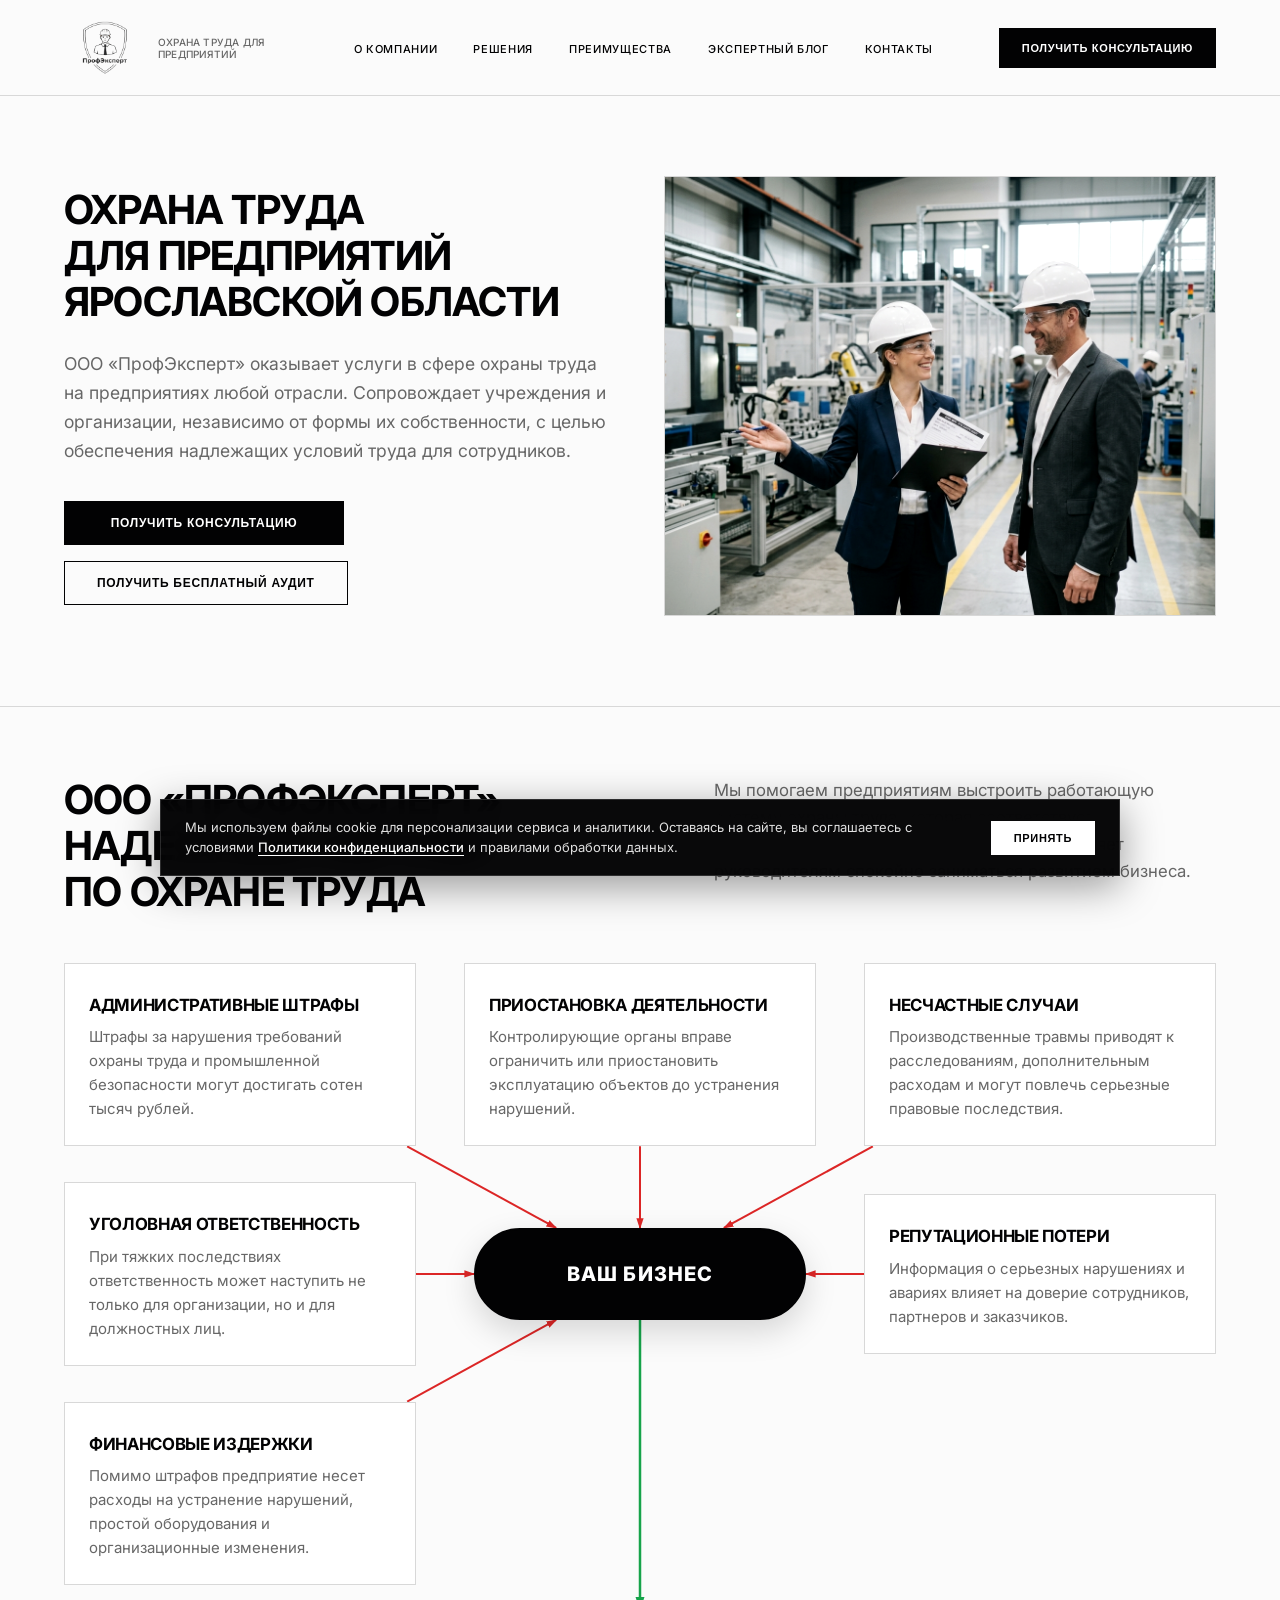
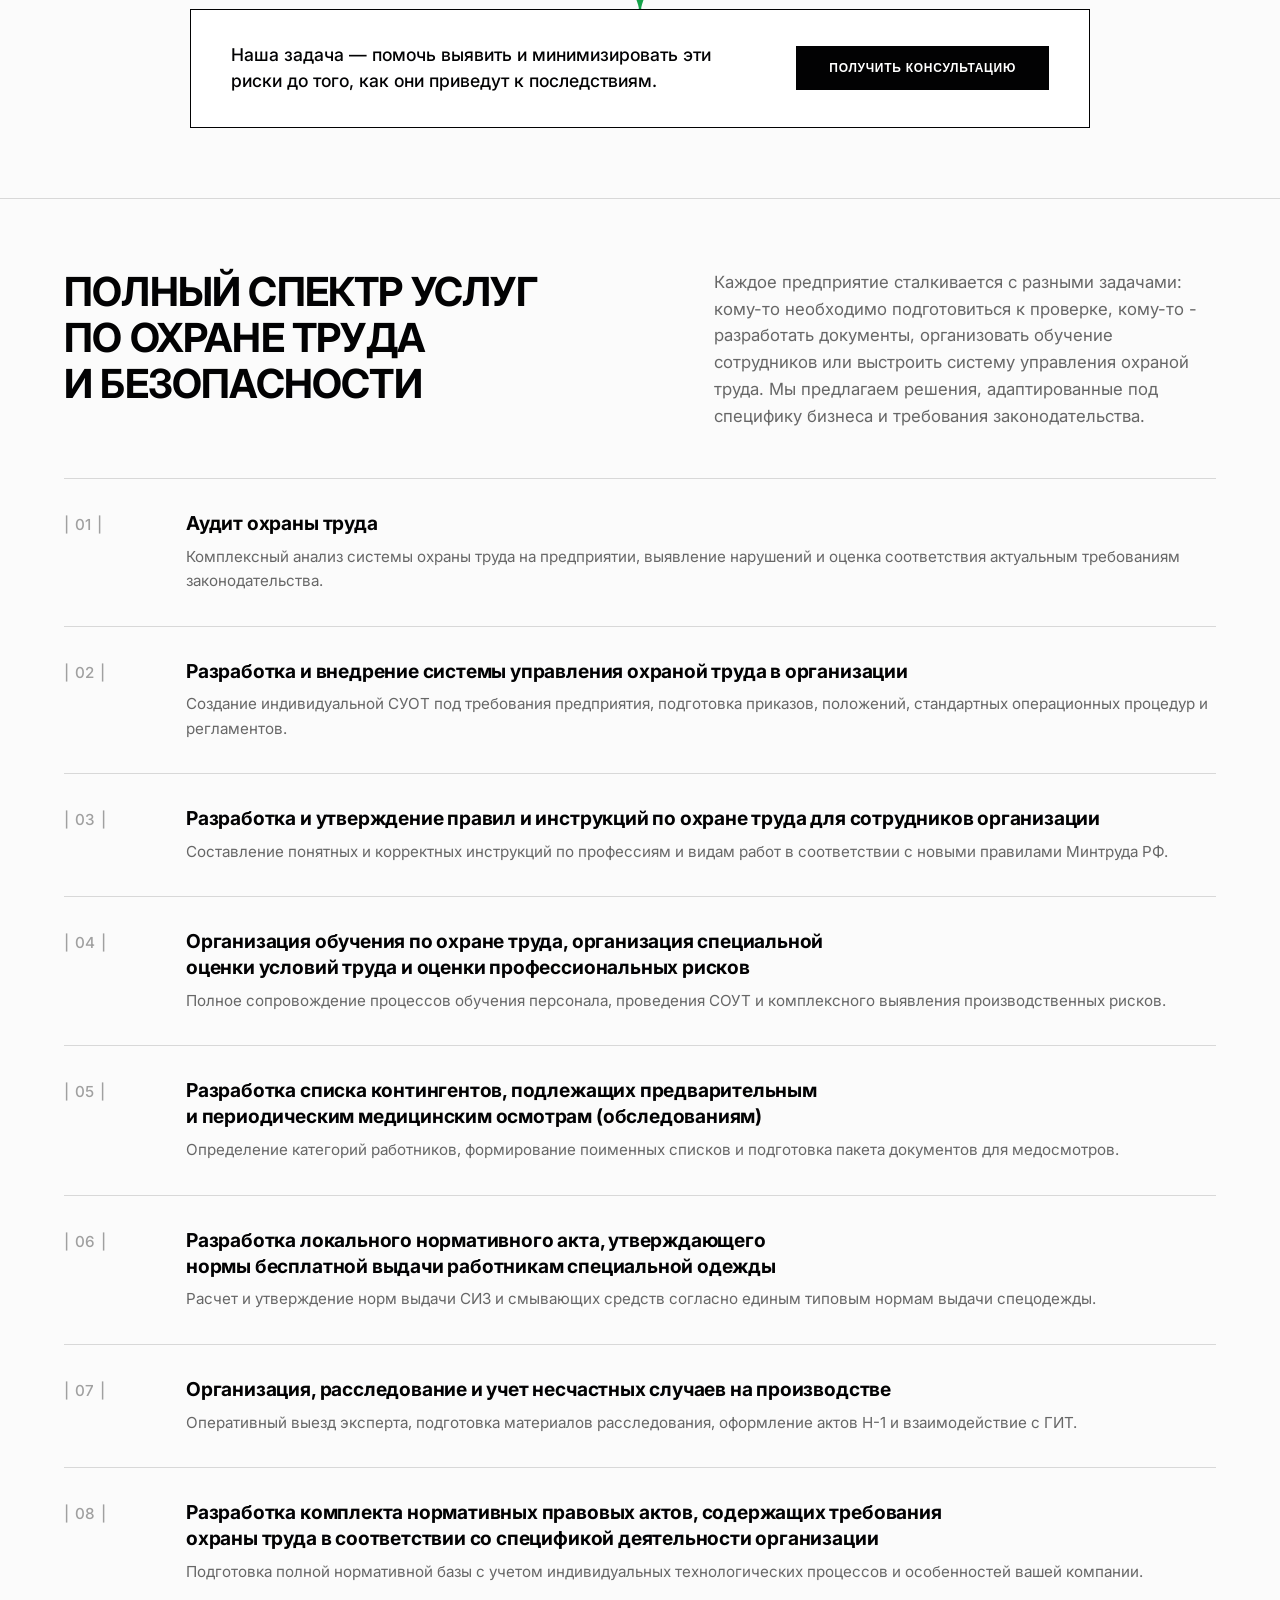
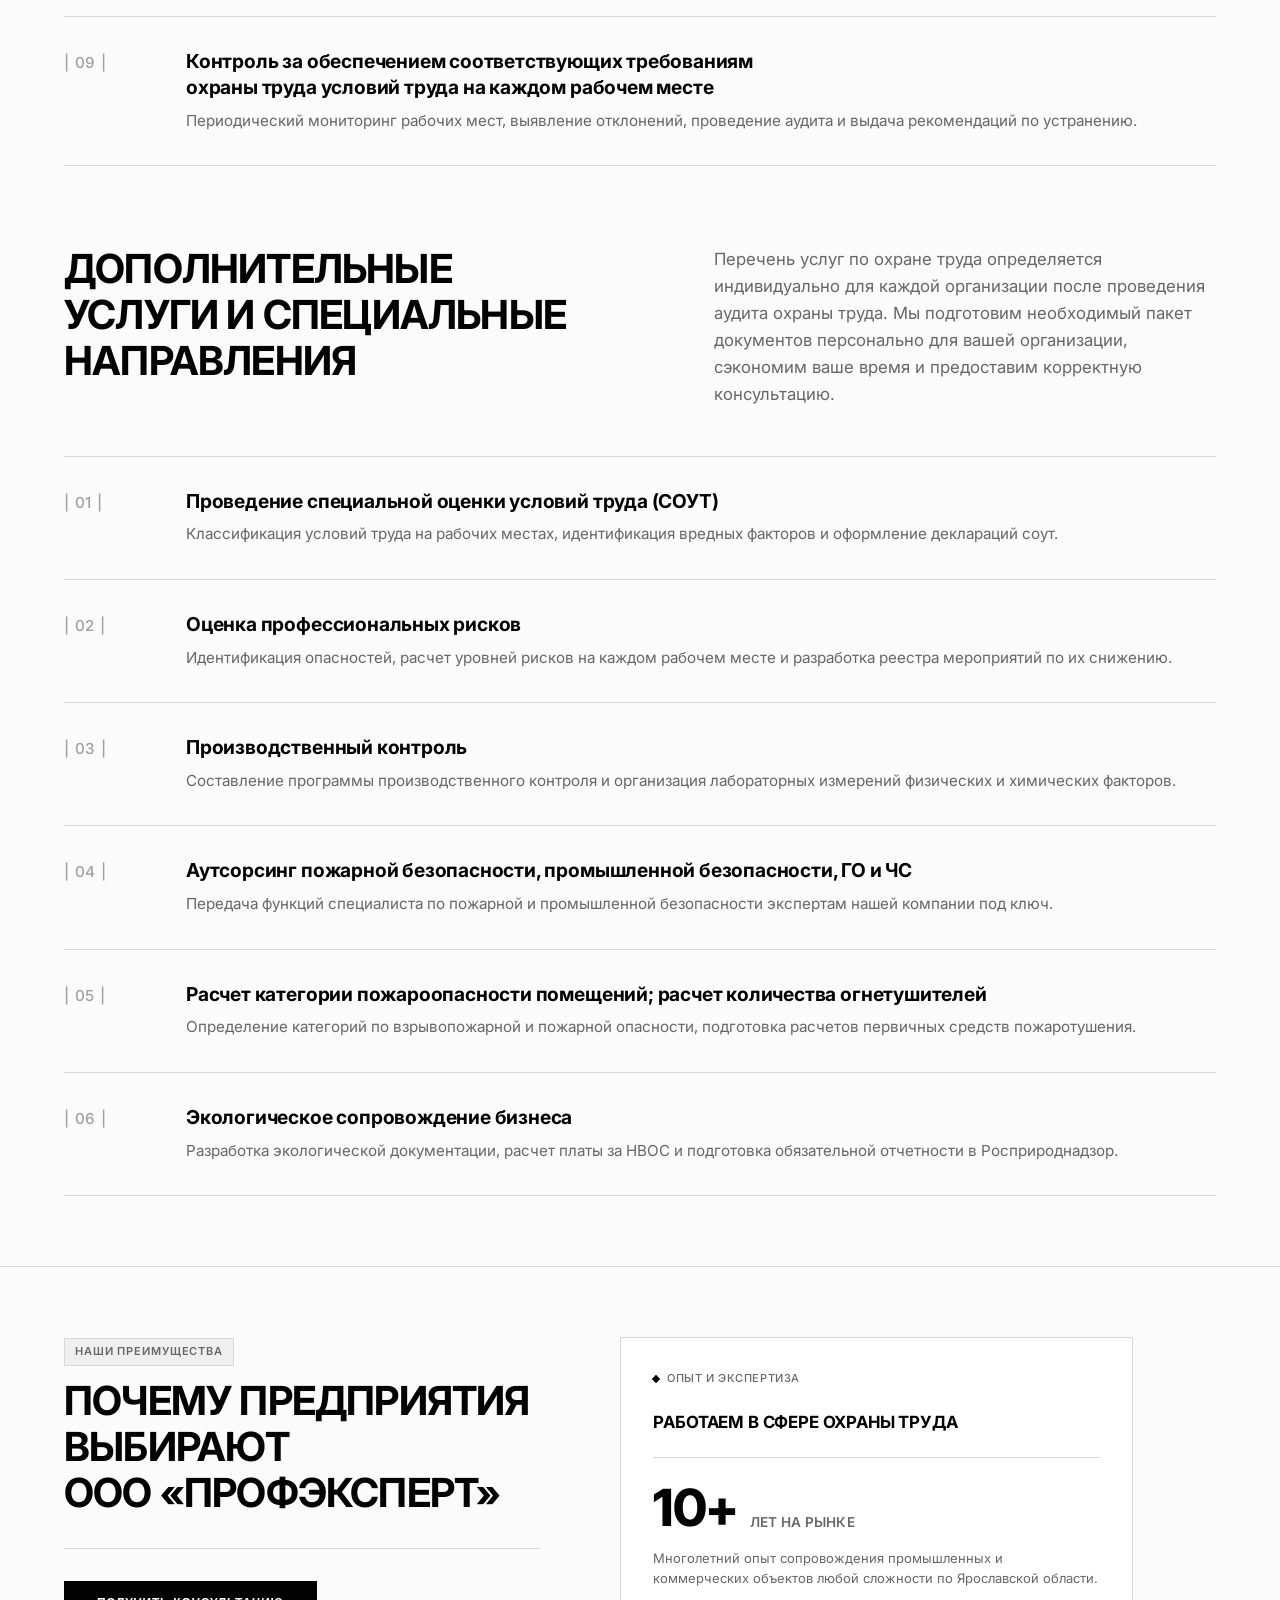
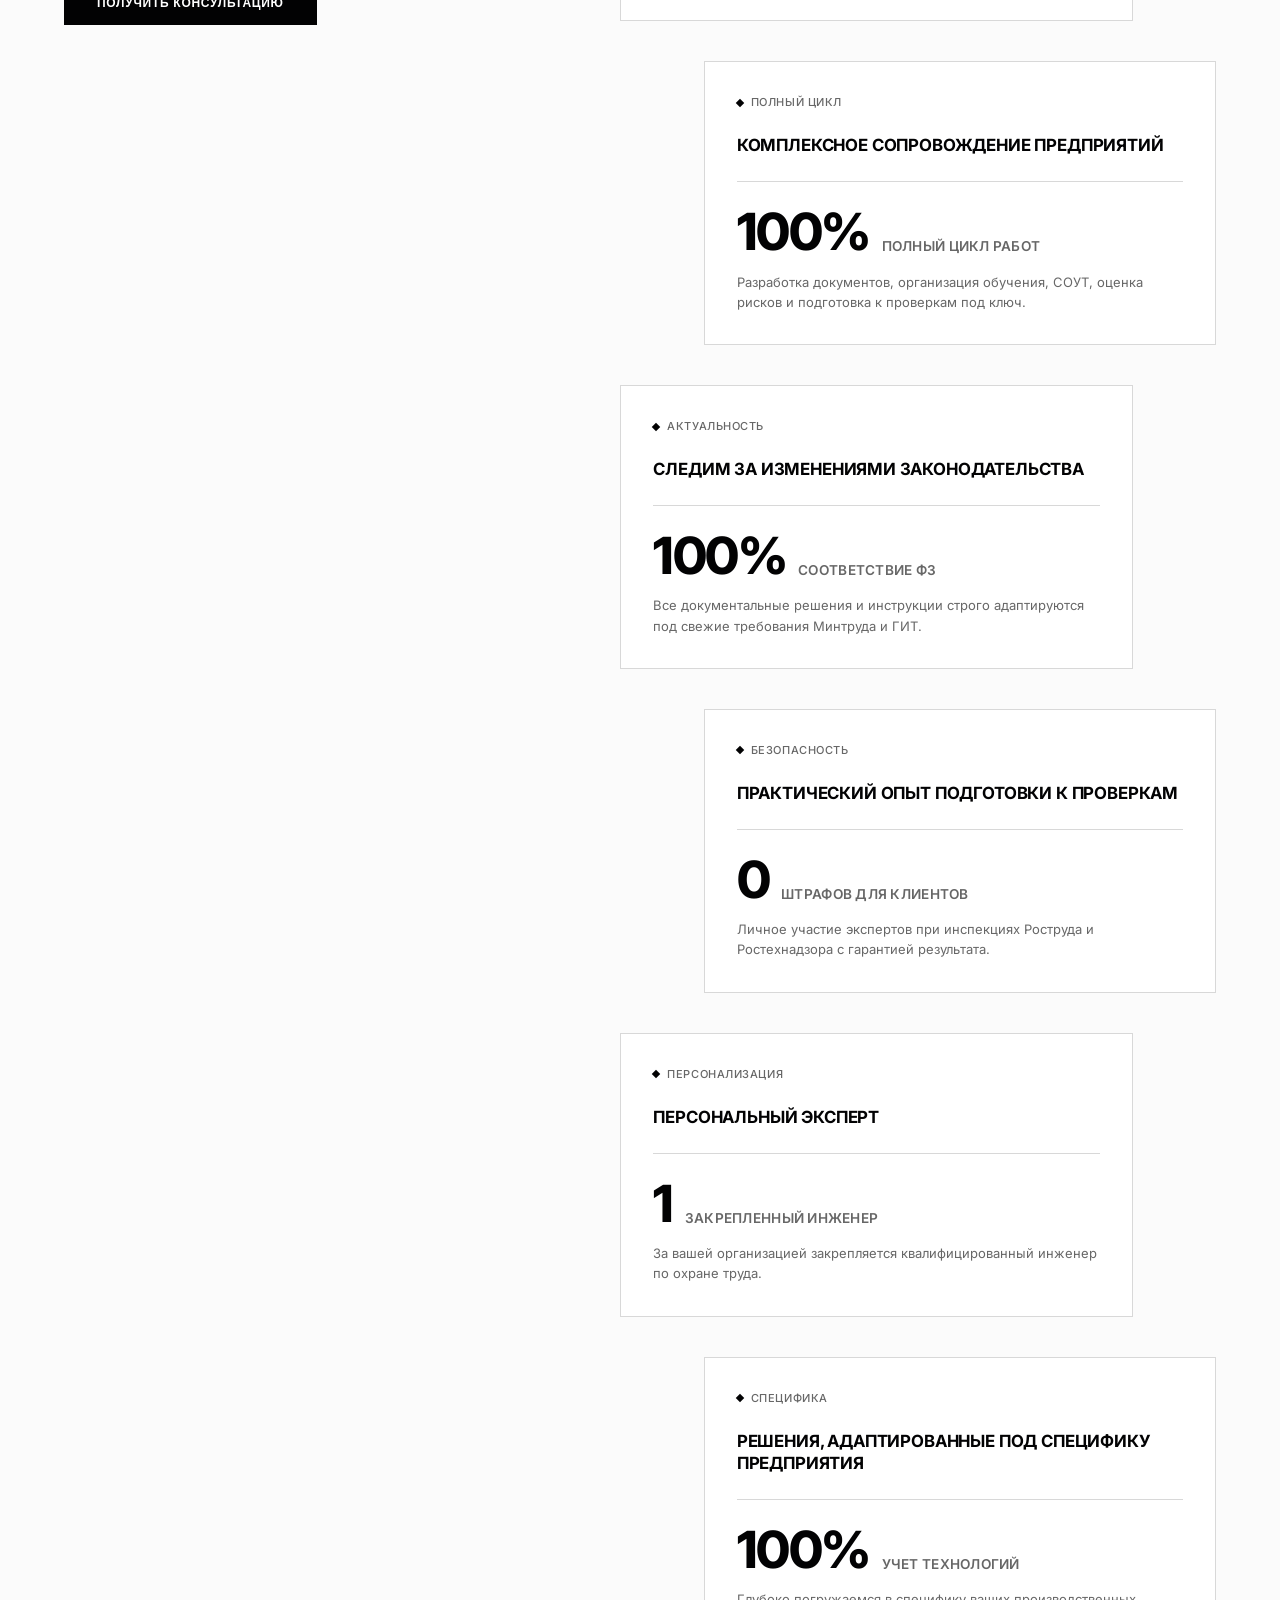
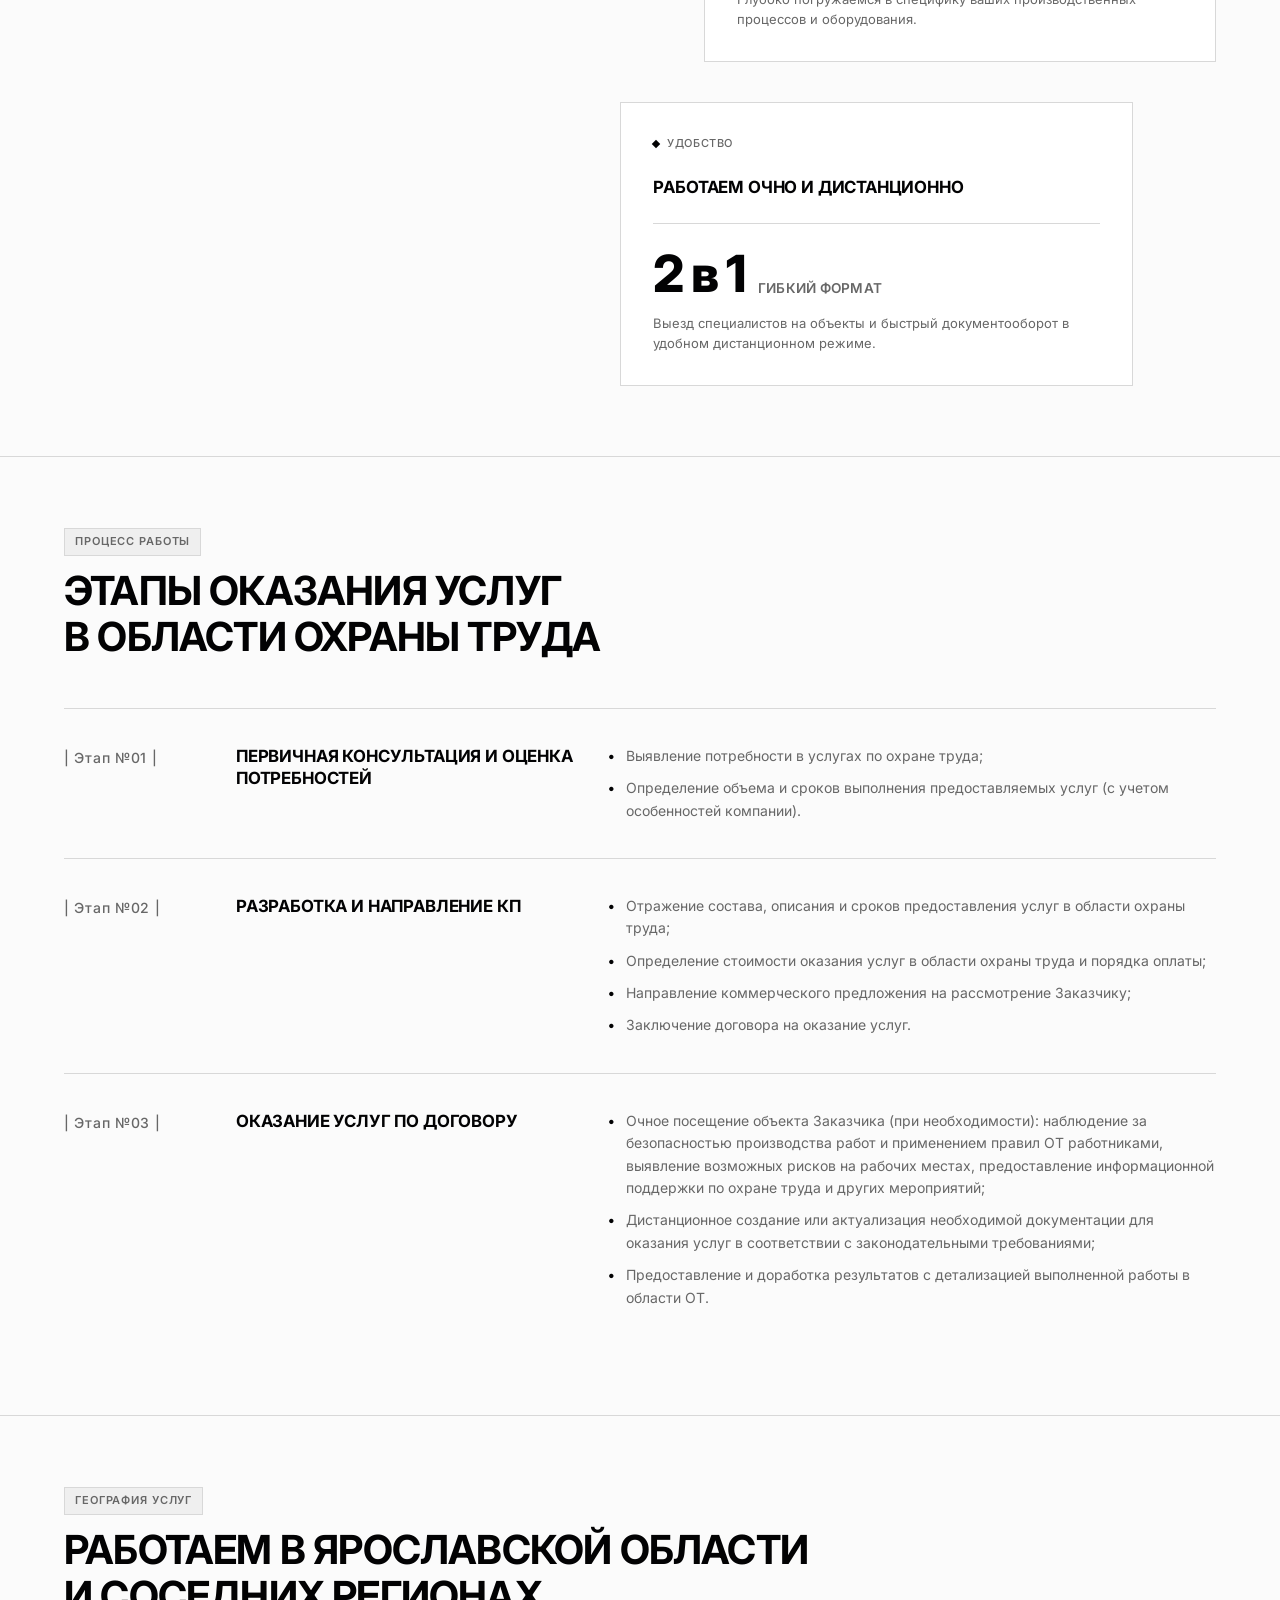
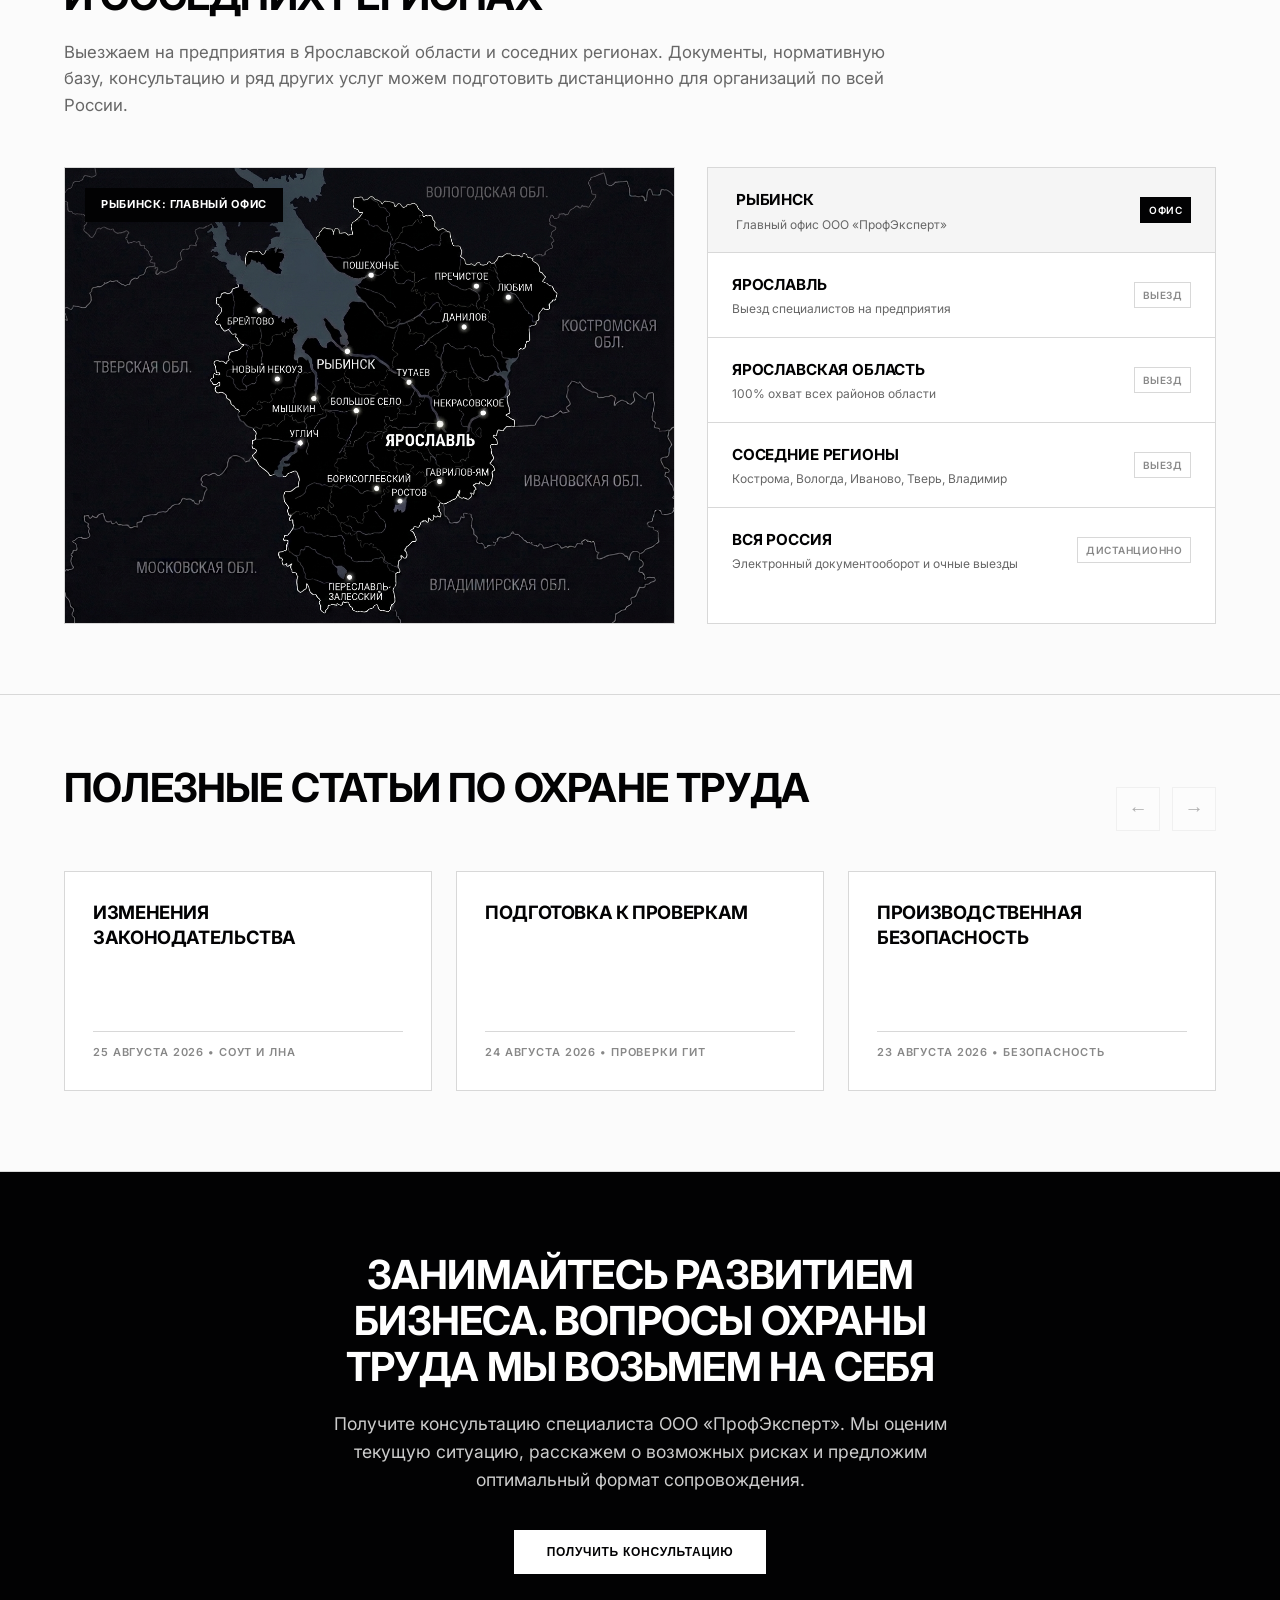
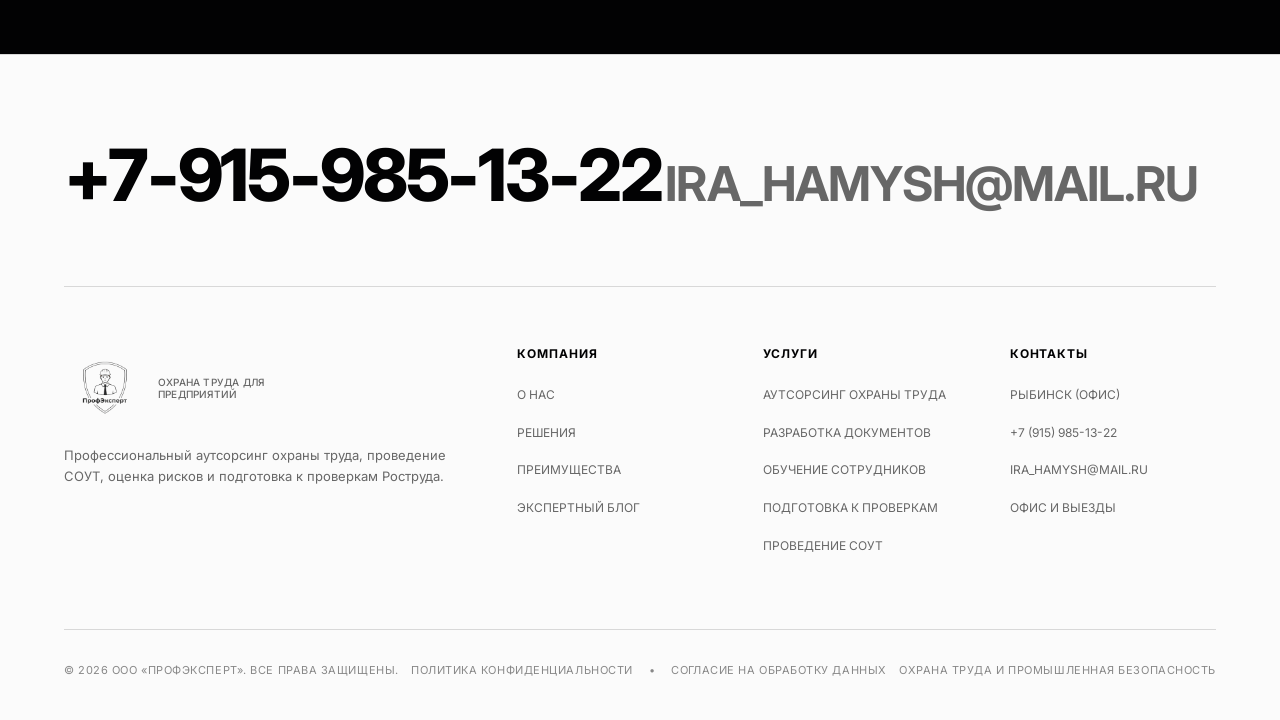
==== index.html @ 063a45ea "Equalize hero button widths and remove dash from section 2 heading" ====
<!DOCTYPE html>
<html lang="ru">
<head>
  <meta charset="UTF-8">
  <meta name="viewport" content="width=device-width, initial-scale=1.0">
  <title>ООО «ПрофЭксперт» — Охрана труда для предприятий Ярославской области</title>
  <meta name="description" content="ООО «ПрофЭксперт» оказывает комплексные услуги в сфере охраны труда, СОУТ, аутсорсинга и аудит для предприятий Ярославской области и России.">
  <meta name="keywords" content="ПрофЭксперт, охрана труда Ярославль, аутсорсинг охраны труда, СОУТ, оценка рисков, аудит охраны труда, Рыбинск">
  <link rel="stylesheet" href="css/style.css">
</head>
<body>

  <!-- ==========================================================================
       HEADER & NAVIGATION BAR
       ========================================================================== -->
  <header class="header" id="header">
    <div class="container">
      <a href="#hero" class="logo" id="logoLink">
        <img src="assets/logo_transparent.png" alt="ООО ПрофЭксперт" class="brand-logo-img">
        <div class="logo-text">
          <span>Охрана труда для предприятий</span>
        </div>
      </a>

      <nav>
        <ul class="nav-menu" id="navMenu">
          <li><a href="#about" class="nav-link">О компании</a></li>
          <li><a href="#services" class="nav-link">Решения</a></li>
          <li><a href="#advantages" class="nav-link">Преимущества</a></li>
          <li><a href="#blog" class="nav-link">Экспертный блог</a></li>
          <li><a href="#contacts" class="nav-link">Контакты</a></li>
        </ul>
      </nav>

      <div class="header-cta">
        <button class="btn btn-primary header-btn js-open-modal" data-modal-title="Получить консультацию">
          Получить консультацию
        </button>

        <button class="mobile-toggle" id="mobileToggle" aria-label="Открыть меню">
          <span></span>
          <span></span>
          <span></span>
        </button>
      </div>
    </div>
  </header>

  <main>
    <!-- ==========================================================================
         1. HERO SECTION
         ========================================================================== -->
    <section class="hero" id="hero">
      <div class="container">
        <div class="hero-grid">
          <div class="hero-content">
            <h1>Охрана труда для предприятий Ярославской области</h1>
            <p>
              ООО «ПрофЭксперт» оказывает услуги в сфере охраны труда на предприятиях любой отрасли. 
              Сопровождает учреждения и организации, независимо от формы их собственности, с целью обеспечения надлежащих условий труда для сотрудников.
            </p>
            <div class="hero-actions">
              <button class="btn btn-primary js-open-modal" data-modal-title="Получить консультацию" id="heroCtaMain">
                Получить консультацию
              </button>
              <button class="btn btn-secondary js-open-modal" data-modal-title="Получить бесплатный аудит" id="heroCtaAudit">
                Получить бесплатный аудит
              </button>
            </div>
          </div>

          <div class="hero-image-wrapper">
            <img src="assets/hero_audit_team.jpg" alt="Эксперты по охране труда проводят аудит на предприятии" class="hero-image">
          </div>
        </div>
      </div>
    </section>

    <!-- ==========================================================================
         2. ABOUT & RISKS SECTION (DIAGRAM LAYOUT)
         ========================================================================== -->
    <section class="section" id="about">
      <div class="container">
        <div class="section-header-split">
          <h2>ООО&nbsp;«ПРОФЭКСПЕРТ»<br>НАДЕЖНЫЙ ПАРТНЕР ПО&nbsp;ОХРАНЕ ТРУДА</h2>
          <p>
            Мы помогаем предприятиям выстроить работающую систему охраны труда, которая соответствует законодательству, 
            снижаем риски, что позволяет руководителям спокойно заниматься развитием бизнеса.
          </p>
        </div>

        <div class="risks-diagram-container" id="risksDiagramContainer">
          <!-- Dynamic SVG Vector Connectors -->
          <svg class="diagram-svg" id="diagramSvg">
            <defs>
              <marker id="arrowhead-red" viewBox="0 0 10 10" refX="8" refY="5" markerWidth="6" markerHeight="6" orient="auto">
                <path d="M 0 2 L 9 5 L 0 8 z" fill="#dc2626" />
              </marker>
              <marker id="arrowhead-green" viewBox="0 0 10 10" refX="8" refY="5" markerWidth="6" markerHeight="6" orient="auto">
                <path d="M 0 2 L 9 5 L 0 8 z" fill="#16a34a" />
              </marker>
            </defs>
          </svg>

          <div class="diagram-grid">
            <!-- Top Row: 3 cards pointing to center -->
            <div class="risk-node card-tl">
              <div class="risk-tag-mobile">УГРОЗА ДЛЯ БИЗНЕСА</div>
              <h3>Административные штрафы</h3>
              <p>Штрафы за нарушения требований охраны труда и промышленной безопасности могут достигать сотен тысяч рублей.</p>
            </div>

            <div class="risk-node card-tc">
              <div class="risk-tag-mobile">УГРОЗА ДЛЯ БИЗНЕСА</div>
              <h3>Приостановка деятельности</h3>
              <p>Контролирующие органы вправе ограничить или приостановить эксплуатацию объектов до устранения нарушений.</p>
            </div>

            <div class="risk-node card-tr">
              <div class="risk-tag-mobile">УГРОЗА ДЛЯ БИЗНЕСА</div>
              <h3>Несчастные случаи</h3>
              <p>Производственные травмы приводят к расследованиям, дополнительным расходам и могут повлечь серьезные правовые последствия.</p>
            </div>

            <!-- Middle Row: Left card, Central Node, Right card -->
            <div class="risk-node card-ml">
              <div class="risk-tag-mobile">УГРОЗА ДЛЯ БИЗНЕСА</div>
              <h3>Уголовная ответственность</h3>
              <p>При тяжких последствиях ответственность может наступить не только для организации, но и для должностных лиц.</p>
            </div>

            <!-- Central Core Node -->
            <div class="diagram-core-node">
              <div class="core-node-inner">
                ВАШ БИЗНЕС
              </div>
            </div>

            <div class="risk-node card-mr">
              <div class="risk-tag-mobile">УГРОЗА ДЛЯ БИЗНЕСА</div>
              <h3>Репутационные потери</h3>
              <p>Информация о серьезных нарушениях и авариях влияет на доверие сотрудников, партнеров и заказчиков.</p>
            </div>

            <!-- Bottom Row: Card pointing up-right -->
            <div class="risk-node card-bl">
              <div class="risk-tag-mobile">УГРОЗА ДЛЯ БИЗНЕСА</div>
              <h3>Финансовые издержки</h3>
              <p>Помимо штрафов предприятие несет расходы на устранение нарушений, простой оборудования и организационные изменения.</p>
            </div>
          </div>

          <!-- Bottom Connector Summary Card -->
          <div class="diagram-bottom-wrapper">
            <div class="diagram-summary-card">
              <div class="diagram-solution-tag-mobile">РЕШЕНИЕ ПРОФЭКСПЕРТ</div>
              <p>Наша задача — помочь выявить и минимизировать эти риски до того, как они приведут к последствиям.</p>
              <button class="btn btn-primary js-open-modal" data-modal-title="Получить консультацию по рискам">
                Получить консультацию
              </button>
            </div>
          </div>
        </div>
      </div>
    </section>

    <!-- ==========================================================================
         3. SERVICES SECTION (IZOMETRY ROW LIST LAYOUT)
         ========================================================================== -->
    <section class="section" id="services">
      <div class="container">
        <div class="section-header-split">
          <h2>ПОЛНЫЙ СПЕКТР УСЛУГ ПО ОХРАНЕ ТРУДА И БЕЗОПАСНОСТИ</h2>
          <p>
            Каждое предприятие сталкивается с разными задачами: кому-то необходимо подготовиться к проверке, кому-то - разработать документы, организовать обучение сотрудников или выстроить систему управления охраной труда. Мы предлагаем решения, адаптированные под специфику бизнеса и требования законодательства.
          </p>
        </div>

        <!-- Main Services List -->
        <div class="services-list-container">
          <div class="service-row-item">
            <div class="service-row-num">| 01 |</div>
            <div class="service-row-content">
              <h4>Аудит охраны труда</h4>
              <p>Комплексный анализ системы охраны труда на предприятии, выявление нарушений и оценка соответствия актуальным требованиям законодательства.</p>
            </div>
          </div>

          <div class="service-row-item">
            <div class="service-row-num">| 02 |</div>
            <div class="service-row-content">
              <h4>Разработка и внедрение системы управления охраной труда в организации</h4>
              <p>Создание индивидуальной СУОТ под требования предприятия, подготовка приказов, положений, стандартных операционных процедур и регламентов.</p>
            </div>
          </div>

          <div class="service-row-item">
            <div class="service-row-num">| 03 |</div>
            <div class="service-row-content">
              <h4>Разработка и утверждение правил и инструкций по охране труда для сотрудников организации</h4>
              <p>Составление понятных и корректных инструкций по профессиям и видам работ в соответствии с новыми правилами Минтруда РФ.</p>
            </div>
          </div>

          <div class="service-row-item">
            <div class="service-row-num">| 04 |</div>
            <div class="service-row-content">
              <h4>Организация обучения по охране труда, организация специальной оценки условий труда и оценки профессиональных рисков</h4>
              <p>Полное сопровождение процессов обучения персонала, проведения СОУТ и комплексного выявления производственных рисков.</p>
            </div>
          </div>

          <div class="service-row-item">
            <div class="service-row-num">| 05 |</div>
            <div class="service-row-content">
              <h4>Разработка списка контингентов, подлежащих предварительным и периодическим медицинским осмотрам (обследованиям)</h4>
              <p>Определение категорий работников, формирование поименных списков и подготовка пакета документов для медосмотров.</p>
            </div>
          </div>

          <div class="service-row-item">
            <div class="service-row-num">| 06 |</div>
            <div class="service-row-content">
              <h4>Разработка локального нормативного акта, утверждающего нормы бесплатной выдачи работникам специальной одежды</h4>
              <p>Расчет и утверждение норм выдачи СИЗ и смывающих средств согласно единым типовым нормам выдачи спецодежды.</p>
            </div>
          </div>

          <div class="service-row-item">
            <div class="service-row-num">| 07 |</div>
            <div class="service-row-content">
              <h4>Организация, расследование и учет несчастных случаев на производстве</h4>
              <p>Оперативный выезд эксперта, подготовка материалов расследования, оформление актов Н-1 и взаимодействие с ГИТ.</p>
            </div>
          </div>

          <div class="service-row-item">
            <div class="service-row-num">| 08 |</div>
            <div class="service-row-content">
              <h4>Разработка комплекта нормативных правовых актов, содержащих требования охраны труда в соответствии со спецификой деятельности организации</h4>
              <p>Подготовка полной нормативной базы с учетом индивидуальных технологических процессов и особенностей вашей компании.</p>
            </div>
          </div>

          <div class="service-row-item">
            <div class="service-row-num">| 09 |</div>
            <div class="service-row-content">
              <h4>Контроль за обеспечением соответствующих требованиям охраны труда условий труда на каждом рабочем месте</h4>
              <p>Периодический мониторинг рабочих мест, выявление отклонений, проведение аудита и выдача рекомендаций по устранению.</p>
            </div>
          </div>
        </div>

        <!-- Additional Services Subsection Header -->
        <div class="section-header-split" style="margin-top: 80px;">
          <h2>ДОПОЛНИТЕЛЬНЫЕ УСЛУГИ И СПЕЦИАЛЬНЫЕ НАПРАВЛЕНИЯ</h2>
          <p>
            Перечень услуг по охране труда определяется индивидуально для каждой организации после проведения аудита охраны труда. Мы подготовим необходимый пакет документов персонально для вашей организации, сэкономим ваше время и предоставим корректную консультацию.
          </p>
        </div>

        <!-- Additional Services List -->
        <div class="services-list-container">
          <div class="service-row-item">
            <div class="service-row-num">| 01 |</div>
            <div class="service-row-content">
              <h4>Проведение специальной оценки условий труда (СОУТ)</h4>
              <p>Классификация условий труда на рабочих местах, идентификация вредных факторов и оформление деклараций соут.</p>
            </div>
          </div>

          <div class="service-row-item">
            <div class="service-row-num">| 02 |</div>
            <div class="service-row-content">
              <h4>Оценка профессиональных рисков</h4>
              <p>Идентификация опасностей, расчет уровней рисков на каждом рабочем месте и разработка реестра мероприятий по их снижению.</p>
            </div>
          </div>

          <div class="service-row-item">
            <div class="service-row-num">| 03 |</div>
            <div class="service-row-content">
              <h4>Производственный контроль</h4>
              <p>Составление программы производственного контроля и организация лабораторных измерений физических и химических факторов.</p>
            </div>
          </div>

          <div class="service-row-item">
            <div class="service-row-num">| 04 |</div>
            <div class="service-row-content">
              <h4>Аутсорсинг пожарной безопасности, промышленной безопасности, ГО и ЧС</h4>
              <p>Передача функций специалиста по пожарной и промышленной безопасности экспертам нашей компании под ключ.</p>
            </div>
          </div>

          <div class="service-row-item">
            <div class="service-row-num">| 05 |</div>
            <div class="service-row-content">
              <h4>Расчет категории пожароопасности помещений; расчет количества огнетушителей</h4>
              <p>Определение категорий по взрывопожарной и пожарной опасности, подготовка расчетов первичных средств пожаротушения.</p>
            </div>
          </div>

          <div class="service-row-item">
            <div class="service-row-num">| 06 |</div>
            <div class="service-row-content">
              <h4>Экологическое сопровождение бизнеса</h4>
              <p>Разработка экологической документации, расчет платы за НВОС и подготовка обязательной отчетности в Росприроднадзор.</p>
            </div>
          </div>
        </div>
      </div>
    </section>


    <!-- ==========================================================================
         5. ADVANTAGES & WHY CHOOSE US SECTION (STICKY SPLIT + ALTERNATING CARDS)
         ========================================================================== -->
    <section class="section" id="advantages">
      <div class="container">
        <div class="why-us-split">
          <!-- Sticky Left Column -->
          <div class="why-us-left">
            <span class="badge">НАШИ ПРЕИМУЩЕСТВА</span>
            <h2>ПОЧЕМУ ПРЕДПРИЯТИЯ ВЫБИРАЮТ<br>ООО&nbsp;«ПРОФЭКСПЕРТ»</h2>
            <div class="why-us-left-divider"></div>
            <button class="btn btn-primary js-open-modal" data-modal-title="Получить консультацию эксперта">
              Получить консультацию
            </button>
          </div>

          <!-- Right Column: Alternating Cards -->
          <div class="why-us-right">
            <!-- Card 1 -->
            <div class="why-us-card">
              <div class="why-us-card-tag">ОПЫТ И ЭКСПЕРТИЗА</div>
              <div class="why-us-card-title">РАБОТАЕМ В СФЕРЕ ОХРАНЫ ТРУДА</div>
              <div class="why-us-card-divider"></div>
              <div class="why-us-card-stat">10+ <span>Лет на рынке</span></div>
              <p class="why-us-card-desc">Многолетний опыт сопровождения промышленных и коммерческих объектов любой сложности по Ярославской области.</p>
            </div>

            <!-- Card 2 -->
            <div class="why-us-card">
              <div class="why-us-card-tag">ПОЛНЫЙ ЦИКЛ</div>
              <div class="why-us-card-title">КОМПЛЕКСНОЕ СОПРОВОЖДЕНИЕ ПРЕДПРИЯТИЙ</div>
              <div class="why-us-card-divider"></div>
              <div class="why-us-card-stat">100% <span>Полный цикл работ</span></div>
              <p class="why-us-card-desc">Разработка документов, организация обучения, СОУТ, оценка рисков и подготовка к проверкам под ключ.</p>
            </div>

            <!-- Card 3 -->
            <div class="why-us-card">
              <div class="why-us-card-tag">АКТУАЛЬНОСТЬ</div>
              <div class="why-us-card-title">СЛЕДИМ ЗА ИЗМЕНЕНИЯМИ ЗАКОНОДАТЕЛЬСТВА</div>
              <div class="why-us-card-divider"></div>
              <div class="why-us-card-stat">100% <span>Соответствие ФЗ</span></div>
              <p class="why-us-card-desc">Все документальные решения и инструкции строго адаптируются под свежие требования Минтруда и ГИТ.</p>
            </div>

            <!-- Card 4 -->
            <div class="why-us-card">
              <div class="why-us-card-tag">БЕЗОПАСНОСТЬ</div>
              <div class="why-us-card-title">ПРАКТИЧЕСКИЙ ОПЫТ ПОДГОТОВКИ К ПРОВЕРКАМ</div>
              <div class="why-us-card-divider"></div>
              <div class="why-us-card-stat">0 <span>Штрафов для клиентов</span></div>
              <p class="why-us-card-desc">Личное участие экспертов при инспекциях Роструда и Ростехнадзора с гарантией результата.</p>
            </div>

            <!-- Card 5 -->
            <div class="why-us-card">
              <div class="why-us-card-tag">ПЕРСОНАЛИЗАЦИЯ</div>
              <div class="why-us-card-title">ПЕРСОНАЛЬНЫЙ ЭКСПЕРТ</div>
              <div class="why-us-card-divider"></div>
              <div class="why-us-card-stat">1 <span>Закрепленный инженер</span></div>
              <p class="why-us-card-desc">За вашей организацией закрепляется квалифицированный инженер по охране труда.</p>
            </div>

            <!-- Card 6 -->
            <div class="why-us-card">
              <div class="why-us-card-tag">СПЕЦИФИКА</div>
              <div class="why-us-card-title">РЕШЕНИЯ, АДАПТИРОВАННЫЕ ПОД СПЕЦИФИКУ ПРЕДПРИЯТИЯ</div>
              <div class="why-us-card-divider"></div>
              <div class="why-us-card-stat">100% <span>Учет технологий</span></div>
              <p class="why-us-card-desc">Глубоко погружаемся в специфику ваших производственных процессов и оборудования.</p>
            </div>

            <!-- Card 7 -->
            <div class="why-us-card">
              <div class="why-us-card-tag">УДОБСТВО</div>
              <div class="why-us-card-title">РАБОТАЕМ ОЧНО И ДИСТАНЦИОННО</div>
              <div class="why-us-card-divider"></div>
              <div class="why-us-card-stat">2 в 1 <span>Гибкий формат</span></div>
              <p class="why-us-card-desc">Выезд специалистов на объекты и быстрый документооборот в удобном дистанционном режиме.</p>
            </div>
          </div>
        </div>
      </div>
    </section>

    <!-- ==========================================================================
          <p>
            Мы предлагаем гибкую систему тарифов аутсорсинга охраны труда и доступную стоимость услуг, что позволит выбрать оптимальное решение для вашего бизнеса. Стоимость формируется с учетом численности персонала, специфики деятельности предприятия и объема необходимых работ.
          </p>
        </div>

        <div class="tariffs-grid">
          <div class="tariff-card">
            <div>
              <span class="badge">ДО 10 РАБОТНИКОВ</span>
              <h3 class="tariff-title">Тарифный план "Базовый"</h3>
            </div>
            <div>
              <div class="tariff-price">ОТ 15000 РУБ./МЕСЯЦ</div>
              <button class="btn btn-primary js-open-modal" style="width: 100%;" data-modal-title="Заказать тариф Базовый">Выбрать тариф</button>
            </div>
          </div>

          <div class="tariff-card">
            <div>
              <span class="badge">ОТ 10 ДО 50 РАБОТНИКОВ</span>
              <h3 class="tariff-title">Тарифный план "Малый бизнес"</h3>
            </div>
            <div>
              <div class="tariff-price">ОТ 20000 РУБ./МЕСЯЦ</div>
              <button class="btn btn-primary js-open-modal" style="width: 100%;" data-modal-title="Заказать тариф Малый бизнес">Выбрать тариф</button>
            </div>
          </div>

          <div class="tariff-card featured">
            <div>
              <span class="badge badge-dark">ОТ 50 ДО 100 РАБОТНИКОВ</span>
              <h3 class="tariff-title">Тарифный план "Средний бизнес"</h3>
            </div>
            <div>
              <div class="tariff-price">ОТ 30000 РУБ./МЕСЯЦ</div>
              <button class="btn btn-primary js-open-modal" style="width: 100%;" data-modal-title="Заказать тариф Средний бизнес">Выбрать тариф</button>
            </div>
          </div>

          <div class="tariff-card">
            <div>
              <span class="badge">СВЫШЕ 100 РАБОТНИКОВ</span>
              <h3 class="tariff-title">Тарифный план "Корпоративный"</h3>
            </div>
            <div>
              <div class="tariff-price">ОТ 40000 РУБ./МЕСЯЦ</div>
              <button class="btn btn-primary js-open-modal" style="width: 100%;" data-modal-title="Заказать тариф Корпоративный">Выбрать тариф</button>
            </div>
          </div>
        </div>
      </div>
    </section>

    <!-- ==========================================================================
         7. WORK PROCESS / STEPS SECTION (3-COLUMN IZOMETRY ROW LIST)
         ========================================================================== -->
    <section class="section" id="steps">
      <div class="container">
        <div class="section-header">
          <span class="badge">ПРОЦЕСС РАБОТЫ</span>
          <h2>ЭТАПЫ ОКАЗАНИЯ УСЛУГ<br>В ОБЛАСТИ ОХРАНЫ ТРУДА</h2>
        </div>

        <div class="steps-list">
          <!-- Row 1 -->
          <div class="step-row">
            <div class="step-number">| Этап №01 |</div>
            <div class="step-title">ПЕРВИЧНАЯ КОНСУЛЬТАЦИЯ И ОЦЕНКА ПОТРЕБНОСТЕЙ</div>
            <div class="step-desc">
              <ul>
                <li>Выявление потребности в услугах по охране труда;</li>
                <li>Определение объема и сроков выполнения предоставляемых услуг (с учетом особенностей компании).</li>
              </ul>
            </div>
          </div>

          <!-- Row 2 -->
          <div class="step-row">
            <div class="step-number">| Этап №02 |</div>
            <div class="step-title">РАЗРАБОТКА И НАПРАВЛЕНИЕ КП</div>
            <div class="step-desc">
              <ul>
                <li>Отражение состава, описания и сроков предоставления услуг в области охраны труда;</li>
                <li>Определение стоимости оказания услуг в области охраны труда и порядка оплаты;</li>
                <li>Направление коммерческого предложения на рассмотрение Заказчику;</li>
                <li>Заключение договора на оказание услуг.</li>
              </ul>
            </div>
          </div>

          <!-- Row 3 -->
          <div class="step-row">
            <div class="step-number">| Этап №03 |</div>
            <div class="step-title">ОКАЗАНИЕ УСЛУГ ПО ДОГОВОРУ</div>
            <div class="step-desc">
              <ul>
                <li>Очное посещение объекта Заказчика (при необходимости): наблюдение за безопасностью производства работ и применением правил ОТ работниками, выявление возможных рисков на рабочих местах, предоставление информационной поддержки по охране труда и других мероприятий;</li>
                <li>Дистанционное создание или актуализация необходимой документации для оказания услуг в соответствии с законодательными требованиями;</li>
                <li>Предоставление и доработка результатов с детализацией выполненной работы в области ОТ.</li>
              </ul>
            </div>
          </div>
        </div>
      </div>
    </section>

    <!-- ==========================================================================
         8. COVERAGE & REGIONS (INTERACTIVE MAP WIDGET)
         ========================================================================== -->
    <section class="section" id="regions">
      <div class="container">
        <div class="section-header">
          <span class="badge">ГЕОГРАФИЯ УСЛУГ</span>
          <h2>РАБОТАЕМ В ЯРОСЛАВСКОЙ ОБЛАСТИ<br>И СОСЕДНИХ РЕГИОНАХ</h2>
          <p>
            Выезжаем на предприятия в Ярославской области и соседних регионах. Документы, нормативную базу, консультацию и ряд других услуг можем подготовить дистанционно для организаций по всей России.
          </p>
        </div>

        <div class="regions-grid">
          <!-- Dark Vector Regional Map Image -->
          <div class="map-card-wrapper">
            <div class="map-badge-overlay" id="mapBadgeOverlay">ЯРОСЛАВСКАЯ ОБЛАСТЬ: РЫБИНСК И ЯРОСЛАВЛЬ</div>
            <img src="assets/yaroslavl_oblast_dark_map.jpg" alt="Карта Ярославской области — ООО ПрофЭксперт" class="regions-map-img">
          </div>

          <!-- Interactive List -->
          <div class="regions-list">
            <div class="region-item active" data-map-state="rybinsk">
              <div>
                <strong>РЫБИНСК</strong>
                <span class="region-info-desc">Главный офис ООО «ПрофЭксперт»</span>
              </div>
              <span class="region-type">ОФИС</span>
            </div>

            <div class="region-item" data-map-state="yaroslavl">
              <div>
                <strong>ЯРОСЛАВЛЬ</strong>
                <span class="region-info-desc">Выезд специалистов на предприятия</span>
              </div>
              <span class="region-type">ВЫЕЗД</span>
            </div>

            <div class="region-item" data-map-state="oblast">
              <div>
                <strong>ЯРОСЛАВСКАЯ ОБЛАСТЬ</strong>
                <span class="region-info-desc">100% охват всех районов области</span>
              </div>
              <span class="region-type">ВЫЕЗД</span>
            </div>

            <div class="region-item" data-map-state="neighbors">
              <div>
                <strong>СОСЕДНИЕ РЕГИОНЫ</strong>
                <span class="region-info-desc">Кострома, Вологда, Иваново, Тверь, Владимир</span>
              </div>
              <span class="region-type">ВЫЕЗД</span>
            </div>

            <div class="region-item" data-map-state="russia">
              <div>
                <strong>ВСЯ РОССИЯ</strong>
                <span class="region-info-desc">Электронный документооборот и очные выезды</span>
              </div>
              <span class="region-type">ДИСТАНЦИОННО</span>
            </div>
          </div>
        </div>
      </div>
    </section>

    <!-- ==========================================================================
         9. BLOG & ARTICLES
         ========================================================================== -->
    <section class="section" id="blog">
      <div class="container">
        <div class="section-header-flex">
          <div class="section-header">
            <h2>ПОЛЕЗНЫЕ СТАТЬИ ПО ОХРАНЕ ТРУДА</h2>
          </div>

          <div class="slider-controls">
            <button class="slider-btn" id="blogPrevBtn" aria-label="Предыдущие статьи" title="Предыдущие статьи">←</button>
            <button class="slider-btn" id="blogNextBtn" aria-label="Следующие статьи" title="Следующие статьи">→</button>
          </div>
        </div>

        <div class="blog-slider-wrapper" id="blogSliderWrapper">
          <div class="blog-grid">
            <a href="blog/article-template.html" class="blog-card" target="_blank" rel="noopener">
              <div>
                <h3>Изменения законодательства</h3>
              </div>
              <div class="blog-footer">25 АВГУСТА 2026 • СОУТ И ЛНА</div>
            </a>

            <a href="blog/podgotovka-k-proverkam.html" class="blog-card" target="_blank" rel="noopener">
              <div>
                <h3>Подготовка к проверкам</h3>
              </div>
              <div class="blog-footer">24 АВГУСТА 2026 • ПРОВЕРКИ ГИТ</div>
            </a>

            <a href="blog/proizvodstvennaya-bezopasnost.html" class="blog-card" target="_blank" rel="noopener">
              <div>
                <h3>Производственная безопасность</h3>
              </div>
              <div class="blog-footer">23 АВГУСТА 2026 • БЕЗОПАСНОСТЬ</div>
            </a>
          </div>
        </div>
      </div>
    </section>

    <!-- ==========================================================================
         10. CTA BANNER
         ========================================================================== -->
    <section class="cta-banner">
      <div class="container">
        <h2>ЗАНИМАЙТЕСЬ РАЗВИТИЕМ БИЗНЕСА. ВОПРОСЫ ОХРАНЫ ТРУДА МЫ ВОЗЬМЕМ НА СЕБЯ</h2>
        <p>
          Получите консультацию специалиста ООО «ПрофЭксперт». Мы оценим текущую ситуацию, расскажем о возможных рисках и предложим оптимальный формат сопровождения.
        </p>
        <button class="btn btn-primary js-open-modal" data-modal-title="Получить бесплатную консультацию" id="ctaBannerBtn">
          Получить консультацию
        </button>
      </div>
    </section>
  </main>

  <!-- ==========================================================================
       11. FOOTER (HUGE TYPOGRAPHY ARCHITECTURAL STYLE)
       ========================================================================== -->
  <footer class="footer" id="contacts">
    <div class="container">
      <div class="footer-hero-contacts">
        <a href="tel:+79159851322" class="footer-phone">+7-915-985-13-22</a>
        <a href="mailto:ira_hamysh@mail.ru" class="footer-email">IRA_HAMYSH@MAIL.RU</a>
      </div>

      <div class="footer-nav-grid">
        <div>
          <div class="logo" style="margin-bottom: 16px;">
            <img src="assets/logo_transparent.png" alt="ООО ПрофЭксперт" class="brand-logo-img">
            <div class="logo-text">
              <span>Охрана труда для предприятий</span>
            </div>
          </div>
          <p style="font-size: 13px; color: var(--color-secondary); line-height: 1.6;">
            Профессиональный аутсорсинг охраны труда, проведение СОУТ, оценка рисков и подготовка к проверкам Роструда.
          </p>
        </div>

        <div>
          <h4 class="footer-col-title">КОМПАНИЯ</h4>
          <ul class="footer-list">
            <li><a href="#about">О нас</a></li>
            <li><a href="#services">Решения</a></li>
            <li><a href="#advantages">Преимущества</a></li>
            <li><a href="#blog">Экспертный блог</a></li>
          </ul>
        </div>

        <div>
          <h4 class="footer-col-title">УСЛУГИ</h4>
          <ul class="footer-list">
            <li><a href="#services">Аутсорсинг охраны труда</a></li>
            <li><a href="#services">Разработка документов</a></li>
            <li><a href="#services">Обучение сотрудников</a></li>
            <li><a href="#services">Подготовка к проверкам</a></li>
            <li><a href="#services">Проведение СОУТ</a></li>
          </ul>
        </div>

        <div>
          <h4 class="footer-col-title">КОНТАКТЫ</h4>
          <ul class="footer-list">
            <li><a href="#regions">Рыбинск (Офис)</a></li>
            <li><a href="tel:+79159851322">+7 (915) 985-13-22</a></li>
            <li><a href="mailto:ira_hamysh@mail.ru">ira_hamysh@mail.ru</a></li>
            <li><a href="#regions">Офис и выезды</a></li>
          </ul>
        </div>
      </div>

      <div class="footer-bottom">
        <div>© 2026 ООО «ПрофЭксперт». Все права защищены.</div>
        <div class="footer-legal-links">
          <a href="privacy-policy.html">Политика конфиденциальности</a>
          <span>•</span>
          <a href="user-agreement.html">Согласие на обработку данных</a>
        </div>
        <div>Охрана труда и промышленная безопасность</div>
      </div>
    </div>
  </footer>

  <!-- ==========================================================================
       COOKIE CONSENT BANNER (152-FZ)
       ========================================================================== -->
  <div class="cookie-banner" id="cookieBanner">
    <div class="cookie-banner-text">
      Мы используем файлы cookie для персонализации сервиса и аналитики. Оставаясь на сайте, вы соглашаетесь с условиями <a href="privacy-policy.html" target="_blank">Политики конфиденциальности</a> и правилами обработки данных.
    </div>
    <div class="cookie-banner-actions">
      <button type="button" class="cookie-btn-accept" id="cookieAcceptBtn">Принять</button>
    </div>
  </div>

  <!-- ==========================================================================
       MODAL WINDOW FORM
       ========================================================================== -->
  <div class="modal-overlay" id="modalOverlay">
    <div class="modal-box">
      <button class="modal-close" id="modalCloseBtn">&times;</button>
      <h3 id="modalTitle" style="margin-bottom: 8px;">Получить консультацию</h3>
      <p style="margin-bottom: 24px; font-size: 14px;">Оставьте контакты — эксперт свяжется с вами для уточнения деталей.</p>

      <form id="leadForm">
        <div class="form-group">
          <label for="formName">Ваше имя</label>
          <input type="text" id="formName" class="form-input" placeholder="Иван Иванов" required>
        </div>

        <div class="form-group">
          <label for="formPhone">Телефон</label>
          <input type="tel" id="formPhone" class="form-input" placeholder="+7 (___) ___-__-__" required>
        </div>

        <div class="form-group">
          <label for="formCompany">Компания / Отрасль</label>
          <input type="text" id="formCompany" class="form-input" placeholder="ООО Название">
        </div>

        <div class="form-agreement">
          <label class="checkbox-label">
            <input type="checkbox" id="formConsent" required checked>
            <span>Я даю <a href="user-agreement.html" target="_blank">согласие на обработку данных</a> в соответствии с <a href="privacy-policy.html" target="_blank">Политикой конфиденциальности</a> (152-ФЗ)</span>
          </label>
        </div>

        <button type="submit" class="btn btn-primary form-submit">Отправить заявку</button>
        <div class="toast-success" id="toastSuccess"></div>
      </form>
    </div>
  </div>

  <script src="js/smoothscroll.min.js"></script>
  <script src="js/app.js"></script>
</body>
</html>
---- css/style.css ----
@import url('https://fonts.googleapis.com/css2?family=Inter:wght@300;400;500;600;700&display=swap');

/* ==========================================================================
   IZOMETRY DESIGN SYSTEM FOR PROFEXPERT
   ========================================================================== */

:root {
  /* Colors */
  --color-primary: #020203;
  --color-secondary: #676767;
  --color-muted: #888888;
  --color-bg-main: #fbfbfb;
  --color-bg-surface: #ffffff;
  --color-bg-alt: #efefef;
  --color-border: #d8d8d8;
  --color-hover: #7f7f7f;

  /* Buttons & CTAs */
  --btn-bg: #020203;
  --btn-text: #ffffff;
  --btn-radius: 0px;

  /* Typography */
  --font-base: 'Inter', -apple-system, BlinkMacSystemFont, 'Segoe UI', Roboto, sans-serif;
  
  --font-size-h1: clamp(1.6rem, 3.2vw, 2.5rem);
  --font-size-h2: clamp(1.6rem, 3.2vw, 2.5rem);
  --font-size-h3: clamp(1.2rem, 2vw, 1.5rem);
  --font-size-body: 0.9375rem; /* 15px */
  --font-size-small: 0.75rem; /* 12px */
  --font-size-tiny: 0.6875rem; /* 11px */

  /* Layout */
  --container-max-width: 1200px;
  --header-height: 96px;

  /* Transitions & Shadows */
  --transition-fast: 0.2s ease;
  --transition-medium: 0.3s ease;
  --shadow-subtle: 0 4px 20px rgba(2, 2, 3, 0.05);
}

/* Base resets */
*, *::before, *::after {
  box-sizing: border-box;
  margin: 0;
  padding: 0;
}

html {
  scroll-behavior: smooth;
  font-size: 16px;
}

body {
  font-family: var(--font-base);
  background-color: var(--color-bg-main);
  color: var(--color-primary);
  line-height: 1.6;
  -webkit-font-smoothing: antialiased;
  -moz-osx-font-smoothing: grayscale;
  padding-top: var(--header-height);
  overflow-x: hidden;
}

/* Layout Container */
.container {
  width: 100%;
  max-width: var(--container-max-width);
  margin: 0 auto;
  padding: 0 24px;
}

/* Typography Rules (Izometry Uppercase Architectural Style) */
h1, h2, h3, h4 {
  font-family: var(--font-base);
  color: var(--color-primary);
  text-transform: uppercase;
  letter-spacing: -0.02em;
  font-weight: 700;
  line-height: 1.15;
  text-wrap: balance;
}

h1 {
  font-size: var(--font-size-h2);
  margin-bottom: 24px;
}

h2 {
  font-size: var(--font-size-h2);
  margin-bottom: 20px;
}

h3 {
  font-size: var(--font-size-h3);
  margin-bottom: 16px;
}

p {
  color: var(--color-secondary);
  font-size: var(--font-size-body);
  margin-bottom: 20px;
  font-weight: 400;
}

p.lead {
  font-size: 1.05rem;
  color: var(--color-primary);
  font-weight: 400;
}

a {
  color: inherit;
  text-decoration: none;
  transition: color var(--transition-fast);
}

a:hover {
  color: var(--color-hover);
}

/* Badges & Tags */
.badge {
  display: inline-block;
  padding: 4px 10px;
  background-color: var(--color-bg-alt);
  color: var(--color-secondary);
  font-size: var(--font-size-tiny);
  font-weight: 600;
  text-transform: uppercase;
  letter-spacing: 0.08em;
  border-radius: 0;
  margin-bottom: 12px;
  border: 1px solid var(--color-border);
}

.badge-dark {
  background-color: var(--color-primary);
  color: #ffffff;
  border-color: var(--color-primary);
}

/* Buttons */
.btn {
  display: inline-flex;
  align-items: center;
  justify-content: center;
  padding: 14px 32px;
  font-size: var(--font-size-small);
  font-weight: 600;
  text-transform: uppercase;
  letter-spacing: 0.06em;
  border-radius: var(--btn-radius);
  cursor: pointer;
  transition: all var(--transition-fast);
  text-align: center;
  border: 1px solid transparent;
}

.btn-primary {
  background-color: var(--btn-bg);
  color: var(--btn-text);
  border-color: var(--btn-bg);
}

.btn-primary:hover {
  background-color: #222224;
  border-color: #222224;
  color: #ffffff;
  transform: translateY(-1px);
}

.btn-secondary {
  background-color: transparent;
  color: var(--color-primary);
  border-color: var(--color-primary);
}

.btn-secondary:hover {
  background-color: var(--color-primary);
  color: #ffffff;
}

.btn-link {
  padding: 0;
  background: none;
  border: none;
  color: var(--color-primary);
  font-weight: 600;
  text-transform: uppercase;
  font-size: var(--font-size-small);
  display: inline-flex;
  align-items: center;
  gap: 8px;
  border-bottom: 1px solid var(--color-primary);
  padding-bottom: 2px;
}

.btn-link:hover {
  color: var(--color-hover);
  border-color: var(--color-hover);
}

/* Section Wrapper */
.section {
  padding: 70px 0;
  border-bottom: 1px solid var(--color-border);
}

.section-header {
  margin-bottom: 48px;
  max-width: 850px;
}

.section-header p {
  font-size: 1.05rem;
  line-height: 1.6;
}

/* ==========================================================================
   HEADER & NAVIGATION BAR (IZOMETRY ARCHITECTURAL REFINED)
   ========================================================================== */

.header {
  position: fixed;
  top: 0;
  left: 0;
  width: 100%;
  height: var(--header-height);
  background-color: rgba(251, 251, 251, 0.96);
  backdrop-filter: blur(8px);
  border-bottom: 1px solid var(--color-border);
  z-index: 1000;
  display: flex;
  align-items: center;
}

.header .container {
  display: flex;
  align-items: center;
  justify-content: space-between;
  gap: 32px;
}

.logo {
  display: flex;
  align-items: center;
  gap: 12px;
  text-transform: uppercase;
  flex-shrink: 0;
}

.brand-logo-img {
  height: 82px;
  width: auto;
  object-fit: contain;
  display: block;
  flex-shrink: 0;
  transition: transform var(--transition-fast);
}

.logo:hover .brand-logo-img {
  transform: scale(1.04);
}

.logo-text {
  display: flex;
  flex-direction: column;
  justify-content: center;
}

.logo-text span {
  display: block;
  font-size: 10px;
  color: var(--color-secondary);
  font-weight: 500;
  letter-spacing: 0.02em;
  text-transform: uppercase;
  max-width: 130px;
  line-height: 1.2;
}

.nav-menu {
  display: flex;
  align-items: center;
  gap: 36px;
  list-style: none;
}

.nav-link {
  font-size: 11px;
  font-weight: 500;
  text-transform: uppercase;
  letter-spacing: 0.06em;
  color: var(--color-primary);
  white-space: nowrap;
}

.nav-link:hover {
  color: var(--color-hover);
}

.header-cta {
  display: flex;
  align-items: center;
  gap: 16px;
  flex-shrink: 0;
}

.header-btn {
  padding: 10px 22px;
  font-size: 11px;
  font-weight: 600;
  letter-spacing: 0.06em;
  height: 40px;
  white-space: nowrap;
}

/* Mobile Hamburger Toggle */
.mobile-toggle {
  display: none;
  background: none;
  border: none;
  cursor: pointer;
  width: 30px;
  height: 24px;
  flex-direction: column;
  justify-content: space-between;
}

.mobile-toggle span {
  display: block;
  width: 100%;
  height: 2px;
  background-color: var(--color-primary);
  transition: all 0.3s ease;
}

/* ==========================================================================
   HERO SECTION
   ========================================================================== */

.hero {
  padding: 80px 0 90px;
  background-color: var(--color-bg-main);
  border-bottom: 1px solid var(--color-border);
}

.hero-grid {
  display: grid;
  grid-template-columns: 1fr 1fr;
  gap: 48px;
  align-items: center;
}

.hero-content p {
  font-size: 1.1rem;
  line-height: 1.65;
  margin-bottom: 36px;
  color: var(--color-secondary);
}

.hero-actions {
  display: flex;
  flex-wrap: wrap;
  gap: 16px;
}

.hero-actions .btn {
  min-width: 280px;
  justify-content: center;
}

.hero-image-wrapper {
  position: relative;
  width: 100%;
  height: 440px;
  border: 1px solid var(--color-border);
  overflow: hidden;
}

.hero-image {
  width: 100%;
  height: 100%;
  object-fit: cover;
  display: block;
  filter: grayscale(15%) contrast(105%);
}

/* ==========================================================================
   ABOUT & RISKS SECTION (DIAGRAM LAYOUT)
   ========================================================================== */

.section-header-split {
  display: grid;
  grid-template-columns: 1.2fr 1fr;
  gap: 48px;
  align-items: start;
  margin-bottom: 48px;
}

.section-header-split h2 {
  margin-bottom: 0;
}

.section-header-split p {
  font-size: 1.05rem;
  line-height: 1.6;
  margin-bottom: 0;
}

/* Diagram Layout Container */
.risks-diagram-container {
  position: relative;
  width: 100%;
}

.diagram-svg {
  position: absolute;
  top: 0;
  left: 0;
  width: 100%;
  height: 100%;
  pointer-events: none;
  z-index: 1;
  overflow: visible;
}

/* SVG Arrowheads and connecting lines animation */
#arrowhead-red path {
  opacity: 0;
  transition: opacity 0.35s ease 2.7s;
}

#arrowhead-green path {
  opacity: 0;
  transition: opacity 0.35s ease 4.7s;
}

.risks-diagram-container.animated #arrowhead-red path,
.risks-diagram-container.animated #arrowhead-green path {
  opacity: 1;
}

.diagram-risk-line {
  stroke: #dc2626;
  stroke-width: 2;
  opacity: 0;
  transition: stroke-dashoffset 3s cubic-bezier(0.2, 0.8, 0.25, 1), opacity 0.3s ease;
}

.diagram-solution-line {
  stroke: #16a34a;
  stroke-width: 2.5;
  opacity: 0;
  transition: stroke-dashoffset 2s cubic-bezier(0.2, 0.8, 0.25, 1) 2.9s, opacity 0.3s ease 2.9s;
}

.risks-diagram-container.animated .diagram-risk-line {
  opacity: 1;
  stroke-dashoffset: 0 !important;
}

.risks-diagram-container.animated .diagram-solution-line {
  opacity: 1;
  stroke-dashoffset: 0 !important;
}

.diagram-grid {
  display: grid;
  grid-template-columns: repeat(3, 1fr);
  grid-template-rows: auto auto auto;
  gap: 36px 48px;
  align-items: center;
  position: relative;
  z-index: 2;
}

.risk-node {
  background: var(--color-bg-surface);
  border: 1px solid var(--color-border);
  padding: 24px;
  position: relative;
  transition: all var(--transition-fast);
  z-index: 2;
}

.risk-node:hover {
  border-color: var(--color-primary);
  box-shadow: var(--shadow-subtle);
  transform: translateY(-2px);
}

.risk-node h3 {
  font-size: 1.05rem;
  margin-top: 8px;
  margin-bottom: 10px;
}

.risk-node p {
  font-size: var(--font-size-body);
  color: var(--color-secondary);
  margin-bottom: 0;
}

/* Central Core Node */
.diagram-core-node {
  display: flex;
  align-items: center;
  justify-content: center;
  padding: 10px;
  grid-column: 2;
  grid-row: 2;
  z-index: 2;
}

.core-node-inner {
  background: var(--color-primary);
  color: #ffffff;
  padding: 28px 36px;
  border-radius: 500px;
  text-align: center;
  font-weight: 800;
  font-size: 1.25rem;
  letter-spacing: 0.06em;
  text-transform: uppercase;
  border: 2px solid var(--color-primary);
  box-shadow: 0 12px 32px rgba(2, 2, 3, 0.15);
  width: 100%;
  transition: transform var(--transition-fast);
}

.core-node-inner:hover {
  transform: scale(1.03);
}

/* Bottom summary box */
.diagram-bottom-wrapper {
  margin-top: 24px;
  display: flex;
  flex-direction: column;
  align-items: center;
  position: relative;
  z-index: 2;
}

.core-arrow-down-svg {
  width: 3px;
  height: 48px;
  margin-bottom: 8px;
}

@keyframes bounceDown {
  0%, 20%, 50%, 80%, 100% { transform: translateY(0); }
  40% { transform: translateY(6px); }
  60% { transform: translateY(3px); }
}

.diagram-summary-card {
  background: var(--color-bg-surface);
  border: 1px solid var(--color-primary);
  padding: 32px 40px;
  width: 100%;
  max-width: 900px;
  display: flex;
  align-items: center;
  justify-content: space-between;
  gap: 32px;
}

.diagram-summary-card p {
  margin: 0;
  font-size: 1.1rem;
  color: var(--color-primary);
  font-weight: 500;
  line-height: 1.5;
}

.diagram-summary-card .btn {
  flex-shrink: 0;
}

/* ==========================================================================
   SERVICES SECTION (IZOMETRY ROW LIST LAYOUT)
   ========================================================================== */

.services-list-container {
  border-top: 1px solid var(--color-border);
  margin-top: 36px;
  margin-bottom: 0;
}

.services-list-container:first-of-type {
  margin-bottom: 56px;
}

.service-row-item {
  display: grid;
  grid-template-columns: 90px 1fr;
  gap: 32px;
  align-items: flex-start;
  padding: 32px 0;
  border-bottom: 1px solid var(--color-border);
  transition: background-color var(--transition-fast);
}

.service-row-item:hover {
  background-color: rgba(2, 2, 3, 0.015);
}

.service-row-num {
  font-size: 0.95rem;
  font-weight: 500;
  color: #a0a0a0;
  font-family: var(--font-base);
  letter-spacing: 0.05em;
  padding-top: 2px;
}

.service-row-content h4 {
  font-size: 1.2rem;
  font-weight: 700;
  color: var(--color-primary);
  margin-bottom: 8px;
  text-transform: none;
  letter-spacing: -0.01em;
  line-height: 1.35;
}

.service-row-content p {
  font-size: 0.95rem;
  color: var(--color-secondary);
  margin-bottom: 0;
  line-height: 1.6;
}

.service-row-action {
  text-align: right;
  padding-top: 2px;
}

.service-link-btn {
  font-size: 0.88rem;
  font-weight: 700;
  color: var(--color-primary);
  text-decoration: underline;
  text-underline-offset: 4px;
  cursor: pointer;
  background: none;
  border: none;
  padding: 0;
  font-family: var(--font-base);
  transition: color var(--transition-fast);
}

.service-link-btn:hover {
  color: var(--color-hover);
}

/* Responsive adjustment for service row */
@media (max-width: 768px) {
  .service-row-item {
    grid-template-columns: 60px 1fr;
    gap: 16px;
    padding: 24px 0;
  }

  .service-row-action {
    grid-column: 2;
    text-align: left;
    margin-top: 12px;
  }
}

/* ==========================================================================
   INDUSTRY SOLUTIONS SECTION (CONCEPT 2 - STRICT MATHEMATICAL GRID ALIGNMENT)
   ========================================================================== */

.industry-grid-concept {
  display: grid;
  grid-template-columns: repeat(4, 1fr);
  border: 1px solid var(--color-border);
  background: var(--color-bg-surface);
}

.industry-card-concept {
  padding: 36px 24px;
  border-right: 1px solid var(--color-border);
  display: flex;
  flex-direction: column;
  background: var(--color-bg-surface);
  transition: background-color var(--transition-fast);
}

.industry-card-concept:last-child {
  border-right: none;
}

.industry-card-concept:hover {
  background-color: #f7f7f7;
}

.industry-icon-wrapper {
  height: 48px;
  margin-bottom: 28px;
  display: flex;
  align-items: center;
  justify-content: flex-start;
}

.industry-icon-img {
  width: 40px;
  height: 40px;
  object-fit: contain;
  display: block;
}

.industry-card-body {
  display: flex;
  flex-direction: column;
  flex-grow: 1;
}

.industry-card-title-box {
  height: 44px;
  margin-bottom: 20px;
  display: flex;
  align-items: flex-end;
}

.industry-card-title-box h3 {
  font-size: 0.88rem;
  font-weight: 700;
  line-height: 1.25;
  color: var(--color-primary);
  text-transform: uppercase;
  letter-spacing: -0.01em;
  margin: 0;
}

.industry-meta-list {
  display: flex;
  flex-direction: column;
  gap: 14px;
  border-top: 1px solid var(--color-border);
  padding-top: 20px;
}

.industry-meta-item {
  min-height: 42px;
  display: flex;
  flex-direction: column;
  justify-content: flex-start;
}

.industry-meta-item:last-child {
  min-height: auto;
}

.industry-meta-item strong {
  display: block;
  font-size: 10px;
  text-transform: uppercase;
  color: var(--color-muted);
  letter-spacing: 0.06em;
  margin-bottom: 4px;
}

.industry-meta-item span {
  font-size: 11.5px;
  font-weight: 600;
  color: var(--color-primary);
  line-height: 1.35;
  display: block;
}

@media (max-width: 1024px) {
  .industry-grid-concept {
    grid-template-columns: repeat(2, 1fr);
  }

  .industry-card-concept:nth-child(2) {
    border-right: none;
  }

  .industry-card-concept {
    border-bottom: 1px solid var(--color-border);
  }
}

@media (max-width: 580px) {
  .industry-grid-concept {
    grid-template-columns: 1fr;
  }

  .industry-card-concept {
    border-right: none;
    min-height: auto;
    padding: 32px 20px;
  }
}

/* ==========================================================================
   ADVANTAGES SECTION
   ========================================================================== */

.advantages-grid {
  display: grid;
  grid-template-columns: repeat(2, 1fr);
  gap: 20px;
}

.advantage-item {
  background: var(--color-bg-surface);
  border: 1px solid var(--color-border);
  padding: 20px 24px;
  display: flex;
  align-items: center;
  gap: 16px;
  font-size: 1.05rem;
  font-weight: 600;
  text-transform: uppercase;
  letter-spacing: -0.01em;
}

.advantage-icon {
  width: 28px;
  height: 28px;
  background: var(--color-primary);
  color: #ffffff;
  display: flex;
  align-items: center;
  justify-content: center;
  font-size: 14px;
  flex-shrink: 0;
}

/* ==========================================================================
   WHY CHOOSE US SECTION (STICKY LEFT, ALTERNATING RIGHT CARDS)
   ========================================================================== */

.why-us-split {
  display: grid;
  grid-template-columns: 1fr 1.2fr;
  gap: 60px;
  align-items: flex-start;
  position: relative;
}

.why-us-left {
  position: sticky;
  top: 120px;
  align-self: flex-start;
  padding-right: 20px;
}

.why-us-left h2 {
  font-size: clamp(1.8rem, 3.2vw, 2.5rem);
  line-height: 1.15;
  margin-bottom: 20px;
  text-transform: uppercase;
}

.why-us-left p {
  font-size: 1rem;
  color: var(--color-secondary);
  line-height: 1.6;
  margin-bottom: 24px;
}

.why-us-left-divider {
  width: 100%;
  height: 1px;
  background-color: var(--color-border);
  margin: 32px 0;
}

.why-us-right {
  display: flex;
  flex-direction: column;
  gap: 40px;
}

/* Alternating Staggered Cards (Concept Screenshot 2) */
.why-us-card {
  width: 86%;
  background: var(--color-bg-surface);
  border: 1px solid var(--color-border);
  padding: 32px;
  transition: transform var(--transition-fast), box-shadow var(--transition-fast);
}

.why-us-card:nth-child(odd) {
  align-self: flex-start;
}

.why-us-card:nth-child(even) {
  align-self: flex-end;
}

.why-us-card:hover {
  transform: translateY(-2px);
  box-shadow: 0 8px 30px rgba(2, 2, 3, 0.06);
}

.why-us-card-tag {
  font-size: 11px;
  font-weight: 500;
  text-transform: uppercase;
  letter-spacing: 0.05em;
  color: var(--color-secondary);
  margin-bottom: 24px;
  display: flex;
  align-items: center;
  gap: 8px;
}

.why-us-card-tag::before {
  content: '';
  display: inline-block;
  width: 6px;
  height: 6px;
  background-color: var(--color-primary);
  transform: rotate(45deg);
}

.why-us-card-title {
  font-size: 1.05rem;
  font-weight: 700;
  text-transform: uppercase;
  letter-spacing: -0.01em;
  color: var(--color-primary);
  margin-bottom: 24px;
  line-height: 1.3;
}

.why-us-card-divider {
  width: 100%;
  height: 1px;
  background-color: var(--color-border);
  margin-bottom: 24px;
}

.why-us-card-stat {
  font-family: var(--font-base);
  font-size: clamp(2.4rem, 4vw, 3.2rem);
  font-weight: 800;
  letter-spacing: -0.03em;
  color: var(--color-primary);
  line-height: 1;
  margin-bottom: 14px;
  display: flex;
  align-items: flex-end;
  gap: 12px;
}

.why-us-card-stat span {
  font-size: 0.85rem;
  font-weight: 600;
  color: var(--color-secondary);
  letter-spacing: 0.02em;
  text-transform: uppercase;
  line-height: 1.2;
  padding-bottom: 3px;
}

.why-us-card-desc {
  font-size: 13px;
  color: var(--color-secondary);
  line-height: 1.55;
  margin: 0;
}

@media (max-width: 900px) {
  .why-us-split {
    grid-template-columns: 1fr;
    gap: 40px;
  }

  .why-us-left {
    position: static;
    padding-right: 0;
  }

  .why-us-left .btn {
    width: 100% !important;
    display: flex !important;
    justify-content: center !important;
    text-align: center !important;
  }

  .why-us-card {
    width: 100% !important;
    align-self: stretch !important;
  }
}

/* ==========================================================================
   PRICING & TARIFFS SECTION
   ========================================================================== */

.tariffs-grid {
  display: grid;
  grid-template-columns: repeat(4, 1fr);
  gap: 20px;
}

.tariff-card {
  background: var(--color-bg-surface);
  border: 1px solid var(--color-border);
  padding: 32px 24px;
  display: flex;
  flex-direction: column;
  justify-content: space-between;
  text-align: center;
  transition: all var(--transition-fast);
}

.tariff-card:hover {
  border-color: var(--color-primary);
  transform: translateY(-4px);
}

.tariff-card.featured {
  border: 2px solid var(--color-primary);
  background: var(--color-bg-main);
}

.tariff-title {
  font-size: 1.25rem;
  margin-top: 12px;
  margin-bottom: 24px;
}

.tariff-price {
  font-size: 1.1rem;
  font-weight: 700;
  color: var(--color-primary);
  text-transform: uppercase;
  padding: 16px 0;
  border-top: 1px solid var(--color-border);
  border-bottom: 1px solid var(--color-border);
  margin-bottom: 24px;
}

/* ==========================================================================
   WORK PROCESS / STEPS SECTION (3-COLUMN IZOMETRY ROW LIST)
   ========================================================================== */

.steps-list {
  display: flex;
  flex-direction: column;
}

.step-row {
  display: grid;
  grid-template-columns: 140px 340px 1fr;
  gap: 32px;
  padding: 36px 0;
  border-top: 1px solid var(--color-border);
  align-items: start;
  transition: background-color var(--transition-fast);
}

.step-row:hover {
  background-color: rgba(2, 2, 3, 0.015);
}

.step-number {
  font-size: 14px;
  font-weight: 500;
  color: var(--color-secondary);
  letter-spacing: 0.05em;
  padding-top: 2px;
  white-space: nowrap;
}

.step-title {
  font-size: 1.05rem;
  font-weight: 700;
  text-transform: uppercase;
  letter-spacing: -0.01em;
  color: var(--color-primary);
  line-height: 1.35;
}

.step-desc {
  font-size: 14px;
  color: var(--color-secondary);
  line-height: 1.6;
}

.step-desc ul {
  list-style: none;
  padding: 0;
  margin: 0;
  display: flex;
  flex-direction: column;
  gap: 10px;
}

.step-desc ul li {
  position: relative;
  padding-left: 18px;
}

.step-desc ul li::before {
  content: '•';
  position: absolute;
  left: 0;
  top: 0;
  color: var(--color-primary);
  font-weight: bold;
}

@media (max-width: 900px) {
  .step-row {
    grid-template-columns: 1fr;
    gap: 12px;
    padding: 28px 0;
  }
}

.steps-grid {
  display: grid;
  grid-template-columns: repeat(3, 1fr);
  gap: 24px;
  position: relative;
}

.step-card {
  background: var(--color-bg-surface);
  border: 1px solid var(--color-border);
  padding: 32px 24px;
  display: flex;
  flex-direction: column;
  position: relative;
}

.step-card h3 {
  font-size: 1.1rem;
  margin-bottom: 20px;
  line-height: 1.3;
}

.step-list {
  list-style: none;
  font-size: var(--font-size-body);
  color: var(--color-secondary);
}

.step-list li {
  margin-bottom: 12px;
  position: relative;
  padding-left: 16px;
}

.step-list li::before {
  content: "•";
  position: absolute;
  left: 0;
  color: var(--color-primary);
  font-weight: bold;
}

/* ==========================================================================
   COVERAGE & REGIONS SECTION
   ========================================================================== */

.regions-grid {
  display: grid;
  grid-template-columns: 1fr 1fr;
  gap: 40px;
  align-items: center;
}

/* ==========================================================================
   REAL INTERACTIVE GEOGRAPHICAL MAP SECTION (LEAFLET + CARTODB POSITRON)
   ========================================================================== */

.regions-grid {
  display: grid;
  grid-template-columns: 1.2fr 1fr;
  gap: 32px;
  align-items: stretch;
}

.map-card-wrapper {
  background: #020203;
  border: 1px solid var(--color-border);
  position: relative;
  overflow: hidden;
  display: flex;
  flex-direction: column;
  min-height: 420px;
}

.regions-map-img {
  width: 100%;
  height: 100%;
  object-fit: contain;
  display: block;
  background: #020203;
}

#realMapContainer {
  width: 100%;
  height: 100%;
  min-height: 420px;
  background: #f8f9fa;
  filter: grayscale(100%) contrast(108%);
  transition: filter 0.3s ease;
  z-index: 1;
}

.map-badge-overlay {
  position: absolute;
  top: 20px;
  left: 20px;
  background: #020203;
  color: #ffffff;
  font-size: 11px;
  font-weight: 700;
  text-transform: uppercase;
  letter-spacing: 0.06em;
  padding: 8px 16px;
  z-index: 10;
  pointer-events: none;
  box-shadow: 0 4px 15px rgba(2, 2, 3, 0.15);
}

.custom-map-pin-wrapper {
  background: transparent;
  border: none;
}

.custom-map-pin {
  background: #020203;
  color: #ffffff;
  font-family: var(--font-base);
  font-size: 10px;
  font-weight: 700;
  text-transform: uppercase;
  padding: 5px 10px;
  white-space: nowrap;
  border: 1px solid #020203;
  box-shadow: 0 4px 12px rgba(2, 2, 3, 0.25);
  display: inline-flex;
  align-items: center;
  gap: 6px;
  transform: translate(-50%, -50%);
}

.custom-map-pin::before {
  content: '';
  width: 6px;
  height: 6px;
  background: #ffffff;
  border-radius: 50%;
  display: inline-block;
}

/* Interactive List Items */
.regions-list {
  display: flex;
  flex-direction: column;
  border: 1px solid var(--color-border);
  background: var(--color-bg-surface);
}

.region-item {
  display: flex;
  align-items: center;
  justify-content: space-between;
  padding: 20px 24px;
  border-bottom: 1px solid var(--color-border);
  cursor: pointer;
  transition: background-color var(--transition-fast), padding-left var(--transition-fast);
}

.region-item:last-child {
  border-bottom: none;
}

.region-item:hover,
.region-item.active {
  background-color: rgba(2, 2, 3, 0.04);
  padding-left: 28px;
}

.region-item strong {
  display: block;
  font-size: 0.95rem;
  font-weight: 700;
  text-transform: uppercase;
  color: var(--color-primary);
  letter-spacing: -0.01em;
  margin-bottom: 4px;
}

.region-info-desc {
  display: block;
  font-size: 12px;
  color: var(--color-secondary);
  line-height: 1.3;
}

.region-type {
  font-size: 10px;
  font-weight: 600;
  text-transform: uppercase;
  color: var(--color-muted);
  letter-spacing: 0.05em;
  padding: 4px 8px;
  border: 1px solid var(--color-border);
  background: #ffffff;
}

.region-item.active .region-type {
  background: var(--color-primary);
  color: #ffffff;
  border-color: var(--color-primary);
}

@media (max-width: 900px) {
  .regions-grid {
    grid-template-columns: 1fr;
    gap: 24px;
  }
}

/* ==========================================================================
   BLOG / ARTICLES SECTION & SLIDER
   ========================================================================== */

.section-header-flex {
  display: flex;
  align-items: flex-end;
  justify-content: space-between;
  margin-bottom: 40px;
  gap: 24px;
}

.section-header-flex .section-header {
  margin-bottom: 0;
}

.slider-controls {
  display: flex;
  align-items: center;
  gap: 12px;
}

.slider-btn {
  width: 44px;
  height: 44px;
  background: var(--color-bg-surface);
  border: 1px solid var(--color-border);
  color: var(--color-primary);
  display: inline-flex;
  align-items: center;
  justify-content: center;
  font-size: 1.2rem;
  cursor: pointer;
  transition: all var(--transition-fast);
}

.slider-btn:hover:not(:disabled) {
  background: var(--color-primary);
  color: #ffffff;
  border-color: var(--color-primary);
}

.slider-btn:disabled {
  opacity: 0.3;
  cursor: not-allowed;
}

.blog-slider-wrapper {
  overflow-x: auto;
  scroll-behavior: smooth;
  scrollbar-width: none;
  -ms-overflow-style: none;
  padding-top: 6px;
  padding-bottom: 10px;
  margin-top: -6px;
}

.blog-slider-wrapper::-webkit-scrollbar {
  display: none;
}

.blog-grid {
  display: grid;
  grid-template-columns: repeat(auto-fill, minmax(340px, 1fr));
  grid-auto-flow: column;
  grid-auto-columns: minmax(340px, 1fr);
  gap: 24px;
}

.blog-card {
  background: var(--color-bg-surface);
  border: 1px solid var(--color-border);
  padding: 28px;
  display: flex;
  flex-direction: column;
  justify-content: space-between;
  height: 220px;
  transition: all var(--transition-fast);
  text-decoration: none;
  color: inherit;
  cursor: pointer;
  position: relative;
}

.blog-card:hover {
  border-color: var(--color-primary);
  transform: translateY(-2px);
  z-index: 2;
  box-shadow: 0 4px 12px rgba(2, 2, 3, 0.08);
}

.blog-card h3 {
  font-size: 1.15rem;
  margin-top: 0;
  line-height: 1.35;
  text-transform: uppercase;
  font-weight: 700;
  color: var(--color-primary);
}

.blog-footer {
  font-size: var(--font-size-tiny);
  color: var(--color-muted);
  text-transform: uppercase;
  letter-spacing: 0.08em;
  font-weight: 600;
  border-top: 1px solid var(--color-border);
  padding-top: 12px;
}

/* ==========================================================================
   CTA BANNER SECTION
   ========================================================================== */

.cta-banner {
  background-color: var(--color-primary);
  color: #ffffff;
  padding: 80px 0;
  text-align: center;
}

.cta-banner h2 {
  color: #ffffff;
  font-size: var(--font-size-h2);
  margin-bottom: 20px;
  max-width: 800px;
  margin-left: auto;
  margin-right: auto;
}

.cta-banner p {
  color: #cccccc;
  max-width: 650px;
  margin: 0 auto 36px;
  font-size: 1.1rem;
}

.cta-banner .btn-primary {
  background-color: #ffffff;
  color: var(--color-primary);
  border-color: #ffffff;
}

.cta-banner .btn-primary:hover {
  background-color: var(--color-bg-alt);
  color: var(--color-primary);
}

/* ==========================================================================
   FOOTER (HUGE TYPOGRAPHY ARCHITECTURAL STYLE)
   ========================================================================== */

.footer {
  background-color: var(--color-bg-main);
  border-top: 1px solid var(--color-border);
  padding: 80px 0 40px;
}

.footer-hero-contacts {
  border-bottom: 1px solid var(--color-border);
  padding-bottom: 60px;
  margin-bottom: 60px;
}

.footer-phone {
  display: inline-block;
  max-width: 100%;
  font-size: clamp(1.4rem, 6.6vw, 4.5rem);
  font-weight: 800;
  letter-spacing: -0.03em;
  color: var(--color-primary);
  line-height: 1.1;
  margin-bottom: 12px;
  white-space: nowrap;
}

.footer-email {
  display: inline-block;
  max-width: 100%;
  font-size: clamp(1.05rem, 4.9vw, 3rem);
  font-weight: 700;
  letter-spacing: -0.02em;
  color: var(--color-secondary);
  line-height: 1.1;
  text-transform: uppercase;
  white-space: nowrap;
}

.footer-phone:hover, .footer-email:hover {
  color: var(--color-hover);
}

.footer-nav-grid {
  display: grid;
  grid-template-columns: 2fr 1fr 1fr 1fr;
  gap: 40px;
  margin-bottom: 60px;
}

.footer-col-title {
  font-size: var(--font-size-small);
  font-weight: 700;
  text-transform: uppercase;
  letter-spacing: 0.08em;
  margin-bottom: 20px;
  color: var(--color-primary);
}

.footer-list {
  list-style: none;
}

.footer-list li {
  margin-bottom: 12px;
}

.footer-list a {
  font-size: var(--font-size-small);
  color: var(--color-secondary);
  text-transform: uppercase;
}

.footer-bottom {
  display: flex;
  justify-content: space-between;
  align-items: center;
  padding-top: 32px;
  border-top: 1px solid var(--color-border);
  font-size: var(--font-size-tiny);
  color: var(--color-muted);
  text-transform: uppercase;
  letter-spacing: 0.05em;
}

/* ==========================================================================
   MODAL WINDOW
   ========================================================================== */

.modal-overlay {
  position: fixed;
  top: 0;
  left: 0;
  width: 100%;
  height: 100%;
  background: rgba(2, 2, 3, 0.75);
  backdrop-filter: blur(4px);
  z-index: 2000;
  display: flex;
  align-items: center;
  justify-content: center;
  padding: 20px;
  opacity: 0;
  visibility: hidden;
  transition: all var(--transition-medium);
}

.modal-overlay.active {
  opacity: 1;
  visibility: visible;
}

.modal-box {
  background: var(--color-bg-surface);
  border: 1px solid var(--color-primary);
  width: 100%;
  max-width: 520px;
  padding: 40px;
  position: relative;
  transform: translateY(20px);
  transition: transform var(--transition-medium);
}

.modal-overlay.active .modal-box {
  transform: translateY(0);
}

.modal-close {
  position: absolute;
  top: 20px;
  right: 20px;
  background: none;
  border: none;
  font-size: 24px;
  cursor: pointer;
  color: var(--color-primary);
}

.form-group {
  margin-bottom: 20px;
}

.form-group label {
  display: block;
  font-size: var(--font-size-tiny);
  font-weight: 700;
  text-transform: uppercase;
  letter-spacing: 0.05em;
  margin-bottom: 8px;
}

.form-input {
  width: 100%;
  padding: 14px 16px;
  border: 1px solid var(--color-border);
  border-radius: 0;
  font-family: var(--font-base);
  font-size: var(--font-size-body);
  outline: none;
  transition: border-color var(--transition-fast);
}

.form-input:focus {
  border-color: var(--color-primary);
}

.form-submit {
  width: 100%;
  margin-top: 10px;
}

/* Success notification toast */
.toast-success {
  display: none;
  background: #020203;
  color: #ffffff;
  padding: 16px;
  text-align: center;
  font-weight: 600;
  text-transform: uppercase;
  font-size: 12px;
  margin-top: 16px;
}

/* ==========================================================================
   RESPONSIVE MEDIA QUERIES (MOBILE ADAPTATION)
   ========================================================================== */

@media (max-width: 1024px) {
  .section-header-split {
    grid-template-columns: 1fr;
    gap: 20px;
  }

  .diagram-grid {
    grid-template-columns: 1fr 1fr;
  }

  .diagram-core-node {
    grid-column: 1 / -1;
    grid-row: auto;
    order: -1;
    margin-bottom: 20px;
  }

  .risk-node::after {
    display: none;
  }

  .risks-grid, .services-grid, .blog-grid {
    grid-template-columns: repeat(2, 1fr);
  }
  
  .industry-grid, .tariffs-grid {
    grid-template-columns: repeat(2, 1fr);
  }

  .footer-nav-grid {
    grid-template-columns: 1fr 1fr;
    gap: 32px;
  }
}

/* Default Desktop Hiding of Mobile Storytelling Badges */
.risk-tag-mobile,
.diagram-solution-tag-mobile {
  display: none;
}

/* Breakpoint for Tablets and Navigation: 992px */
@media (max-width: 992px) {
  .nav-menu {
    position: fixed;
    top: var(--header-height);
    left: 0;
    width: 100%;
    background: rgba(251, 251, 251, 0.98);
    backdrop-filter: blur(16px);
    border-bottom: 1px solid var(--color-border);
    box-shadow: 0 10px 30px rgba(0, 0, 0, 0.08);
    flex-direction: column;
    padding: 24px;
    gap: 16px;
    align-items: stretch;
    display: none;
    z-index: 1001;
  }

  .nav-menu.active {
    display: flex;
  }

  .mobile-toggle {
    display: flex !important;
    flex-direction: column;
    justify-content: space-between;
    width: 28px;
    height: 20px;
    background: transparent;
    border: none;
    cursor: pointer;
    padding: 0;
    z-index: 1002;
  }

  .mobile-toggle span {
    display: block;
    width: 100%;
    height: 2px;
    background-color: var(--color-primary);
    transition: all 0.3s cubic-bezier(0.16, 1, 0.3, 1);
  }

  .mobile-toggle.active span:nth-child(1) {
    transform: translateY(9px) rotate(45deg);
  }

  .mobile-toggle.active span:nth-child(2) {
    opacity: 0;
  }

  .mobile-toggle.active span:nth-child(3) {
    transform: translateY(-9px) rotate(-45deg);
  }

  .header-btn {
    display: none !important;
  }
}

/* Breakpoint for Mobile Devices: 768px */
@media (max-width: 768px) {
  /* Typography & Line Heights for H2 descriptions */
  h1 {
    font-size: clamp(1.75rem, 6.5vw, 2.4rem);
    line-height: 1.2;
  }

  h2, .section-header h2, .section-header-split h2, .why-us-left h2 {
    font-size: clamp(1.4rem, 5.5vw, 1.75rem) !important;
    line-height: 1.25 !important;
    letter-spacing: -0.01em !important;
  }

  .section-header p,
  .section-header-split p,
  .hero-content p,
  .why-us-left p,
  .cta-banner p {
    font-size: 14px !important;
    line-height: 1.48 !important;
    margin-top: 10px !important;
    margin-bottom: 20px !important;
  }

  .section {
    padding: 50px 0;
  }

  /* Hero Actions Full Width & Perfectly Aligned */
  .hero-actions {
    flex-direction: column;
    align-items: stretch;
    gap: 12px;
  }

  .hero-actions .btn {
    width: 100% !important;
    display: flex !important;
    justify-content: center !important;
    text-align: center !important;
  }

  .hero-grid, .regions-grid {
    grid-template-columns: 1fr;
  }

  .hero-image-wrapper, .regions-image-wrapper {
    height: 260px;
  }

  /* Mobile Storytelling for Risks Diagram */
  .diagram-svg {
    display: none !important;
  }

  .diagram-grid {
    grid-template-columns: 1fr;
    gap: 16px;
  }

  .diagram-core-node {
    display: none !important;
  }

  .risk-node {
    border-left: 3px solid #dc2626 !important;
    background: var(--color-bg-surface);
    padding: 20px 20px 20px 22px;
  }

  .risk-tag-mobile {
    display: inline-block !important;
    font-size: 10px;
    font-weight: 700;
    color: #dc2626;
    letter-spacing: 0.08em;
    text-transform: uppercase;
    margin-bottom: 6px;
  }

  .diagram-summary-card {
    border: 2px solid #16a34a !important;
    background: #fcfdfc !important;
    flex-direction: column;
    text-align: left;
    padding: 24px;
    gap: 16px;
  }

  .diagram-solution-tag-mobile {
    display: inline-block !important;
    font-size: 10px;
    font-weight: 700;
    color: #16a34a;
    letter-spacing: 0.08em;
    text-transform: uppercase;
    margin-bottom: 4px;
  }

  .diagram-summary-card .btn {
    width: 100% !important;
    display: flex !important;
    justify-content: center !important;
    text-align: center !important;
  }

  /* Advantages button full width on mobile */
  .why-us-left .btn {
    width: 100% !important;
    display: flex !important;
    justify-content: center !important;
    text-align: center !important;
  }

  /* Steps and other grids */
  .step-row {
    grid-template-columns: 1fr;
    gap: 12px;
    padding: 24px 0;
  }

  .step-number {
    font-size: 13px;
  }

  .footer-hero-contacts {
    padding-bottom: 36px;
    margin-bottom: 36px;
  }

  .footer-phone {
    font-size: clamp(1.35rem, 6.4vw, 2.2rem) !important;
    white-space: nowrap !important;
  }

  .footer-email {
    font-size: clamp(0.95rem, 4.8vw, 1.6rem) !important;
    white-space: nowrap !important;
  }

  .footer-nav-grid {
    grid-template-columns: 1fr;
    gap: 28px;
  }
}

@media (max-width: 580px) {
  .risks-grid, .services-grid, .blog-grid, .industry-grid, .tariffs-grid {
    grid-template-columns: 1fr;
  }

  .footer-bottom {
    flex-direction: column;
    gap: 12px;
    text-align: center;
  }

  .modal-box {
    padding: 24px;
  }
}

/* ==========================================================================
   SINGLE ARTICLE PAGE STYLES (MONOCHROME ARCHITECTURAL AESTHETIC)
   ========================================================================== */

.container-narrow {
  max-width: 820px;
  margin: 0 auto;
}

.breadcrumbs {
  display: flex;
  align-items: center;
  gap: 8px;
  font-size: 11px;
  text-transform: uppercase;
  letter-spacing: 0.06em;
  color: var(--color-muted);
  margin-bottom: 24px;
  flex-wrap: wrap;
}

.breadcrumbs a {
  color: var(--color-secondary);
  text-decoration: none;
  transition: color var(--transition-fast);
}

.breadcrumbs a:hover {
  color: var(--color-primary);
}

.breadcrumbs .sep {
  color: var(--color-border);
}

.breadcrumbs .current {
  color: var(--color-primary);
  font-weight: 600;
}

.article-header {
  border-bottom: 1px solid var(--color-border);
  padding-bottom: 32px;
  margin-bottom: 40px;
}

.badge-dark {
  background: var(--color-primary);
  color: #ffffff;
  font-size: 10px;
  font-weight: 700;
  letter-spacing: 0.08em;
  padding: 6px 12px;
  display: inline-block;
  margin-bottom: 16px;
  text-transform: uppercase;
}

.article-title {
  font-size: clamp(1.8rem, 3.5vw, 2.5rem);
  font-weight: 800;
  line-height: 1.25;
  text-transform: uppercase;
  color: var(--color-primary);
  margin-bottom: 20px;
  letter-spacing: -0.02em;
  text-wrap: balance;
}

.article-meta-bar {
  display: flex;
  align-items: center;
  gap: 12px;
  font-size: 11px;
  font-weight: 600;
  color: var(--color-muted);
  letter-spacing: 0.06em;
  text-transform: uppercase;
  flex-wrap: wrap;
}

.article-meta-bar .dot {
  color: var(--color-border);
}

.article-body {
  font-size: 1.05rem;
  line-height: 1.7;
  color: #222222;
}

.article-lead {
  font-size: 1.2rem;
  line-height: 1.6;
  font-weight: 500;
  color: var(--color-primary);
  margin-bottom: 32px;
  border-left: 3px solid var(--color-primary);
  padding-left: 20px;
}

.article-body h2 {
  font-size: 1.5rem;
  font-weight: 700;
  text-transform: uppercase;
  color: var(--color-primary);
  margin-top: 48px;
  margin-bottom: 16px;
  letter-spacing: -0.01em;
}

.article-body h3 {
  font-size: 1.2rem;
  font-weight: 700;
  text-transform: uppercase;
  color: var(--color-primary);
  margin-top: 32px;
  margin-bottom: 12px;
}

.article-body p {
  margin-bottom: 20px;
}

.article-body ul, .article-body ol {
  margin-bottom: 24px;
  padding-left: 24px;
}

.article-body li {
  margin-bottom: 10px;
  line-height: 1.6;
}

.article-quote {
  background: var(--color-bg-surface);
  border: 1px solid var(--color-border);
  border-left: 4px solid var(--color-primary);
  padding: 28px 32px;
  margin: 40px 0;
}

.article-quote p {
  font-size: 1.1rem;
  font-style: italic;
  font-weight: 500;
  color: var(--color-primary);
  margin-bottom: 12px;
  line-height: 1.55;
}

.article-quote cite {
  font-size: 11px;
  font-style: normal;
  font-weight: 700;
  text-transform: uppercase;
  letter-spacing: 0.06em;
  color: var(--color-secondary);
}

.table-wrapper {
  overflow-x: auto;
  margin: 36px 0;
  border: 1px solid var(--color-border);
}

.article-table {
  width: 100%;
  border-collapse: collapse;
  font-size: 0.95rem;
  text-align: left;
}

.article-table th {
  background: #020203;
  color: #ffffff;
  font-weight: 700;
  font-size: 11px;
  text-transform: uppercase;
  letter-spacing: 0.06em;
  padding: 14px 18px;
  border-bottom: 1px solid #020203;
}

.article-table td {
  padding: 14px 18px;
  border-bottom: 1px solid var(--color-border);
  color: #333333;
}

.article-table tr:last-child td {
  border-bottom: none;
}

.article-cta-box {
  background: #020203;
  color: #ffffff;
  padding: 40px;
  margin-top: 56px;
  margin-bottom: 40px;
  border: 1px solid #020203;
}

.article-cta-box h3 {
  color: #ffffff;
  font-size: 1.3rem;
  font-weight: 800;
  text-transform: uppercase;
  margin-bottom: 12px;
  letter-spacing: -0.01em;
}

.article-cta-box p {
  color: #cccccc;
  font-size: 0.95rem;
  margin-bottom: 24px;
}

.btn-white {
  background-color: #ffffff;
  color: #020203;
  border-color: #ffffff;
  font-weight: 700;
}

.btn-white:hover {
  background-color: #e5e5e5;
  border-color: #e5e5e5;
  color: #020203;
  transform: translateY(-1px);
}

.article-footer-nav {
  margin-top: 48px;
  padding-top: 24px;
  border-top: 1px solid var(--color-border);
}


/* ==========================================================================
   COOKIE CONSENT BANNER (152-FZ COMPLIANCE)
   ========================================================================== */
.cookie-banner {
  position: fixed;
  bottom: 24px;
  left: 50%;
  transform: translateX(-50%) translateY(160%);
  width: calc(100% - 48px);
  max-width: 960px;
  background: rgba(2, 2, 3, 0.97);
  color: #ffffff;
  backdrop-filter: blur(12px);
  border: 1px solid rgba(255, 255, 255, 0.15);
  box-shadow: 0 10px 40px rgba(0, 0, 0, 0.4);
  padding: 18px 24px;
  z-index: 1500;
  display: flex;
  align-items: center;
  justify-content: space-between;
  gap: 24px;
  transition: transform 0.4s cubic-bezier(0.16, 1, 0.3, 1);
}

.cookie-banner.show {
  transform: translateX(-50%) translateY(0);
}

.cookie-banner-text {
  font-size: 13px;
  line-height: 1.5;
  color: #e0e0e0;
}

.cookie-banner-text a {
  color: #ffffff;
  text-decoration: underline;
  text-underline-offset: 3px;
  font-weight: 500;
  transition: opacity 0.2s;
}

.cookie-banner-text a:hover {
  opacity: 0.8;
}

.cookie-banner-actions {
  display: flex;
  align-items: center;
  gap: 12px;
  flex-shrink: 0;
}

.cookie-btn-accept {
  background: #ffffff;
  color: #020203;
  border: 1px solid #ffffff;
  font-size: 11px;
  font-weight: 700;
  text-transform: uppercase;
  letter-spacing: 0.06em;
  padding: 10px 22px;
  cursor: pointer;
  border-radius: 0px;
  transition: all 0.2s ease;
}

.cookie-btn-accept:hover {
  background: #e5e5e5;
  transform: translateY(-1px);
}

@media (max-width: 768px) {
  .cookie-banner {
    bottom: 12px;
    width: calc(100% - 24px);
    flex-direction: column;
    align-items: stretch;
    padding: 16px;
    gap: 14px;
  }
  .cookie-btn-accept {
    width: 100%;
    text-align: center;
    padding: 12px;
  }
}

/* ==========================================================================
   FORM AGREEMENT CHECKBOX (152-FZ)
   ========================================================================== */
.form-agreement {
  margin-top: 14px;
  margin-bottom: 20px;
}

.checkbox-label {
  display: flex;
  align-items: flex-start;
  gap: 10px;
  cursor: pointer;
  font-size: 12px;
  line-height: 1.5;
  color: var(--color-secondary);
}

.checkbox-label input[type="checkbox"] {
  width: 16px;
  height: 16px;
  margin-top: 2px;
  accent-color: var(--color-primary);
  flex-shrink: 0;
  cursor: pointer;
}

.checkbox-label a {
  color: var(--color-primary);
  text-decoration: underline;
  text-underline-offset: 2px;
  font-weight: 500;
}

.checkbox-label a:hover {
  color: var(--color-hover);
}

.footer-legal-links {
  display: flex;
  align-items: center;
  gap: 16px;
  flex-wrap: wrap;
}

.footer-legal-links a {
  color: var(--color-muted);
  text-decoration: none;
  transition: color 0.2s ease;
}

.footer-legal-links a:hover {
  color: var(--color-primary);
  text-decoration: underline;
}
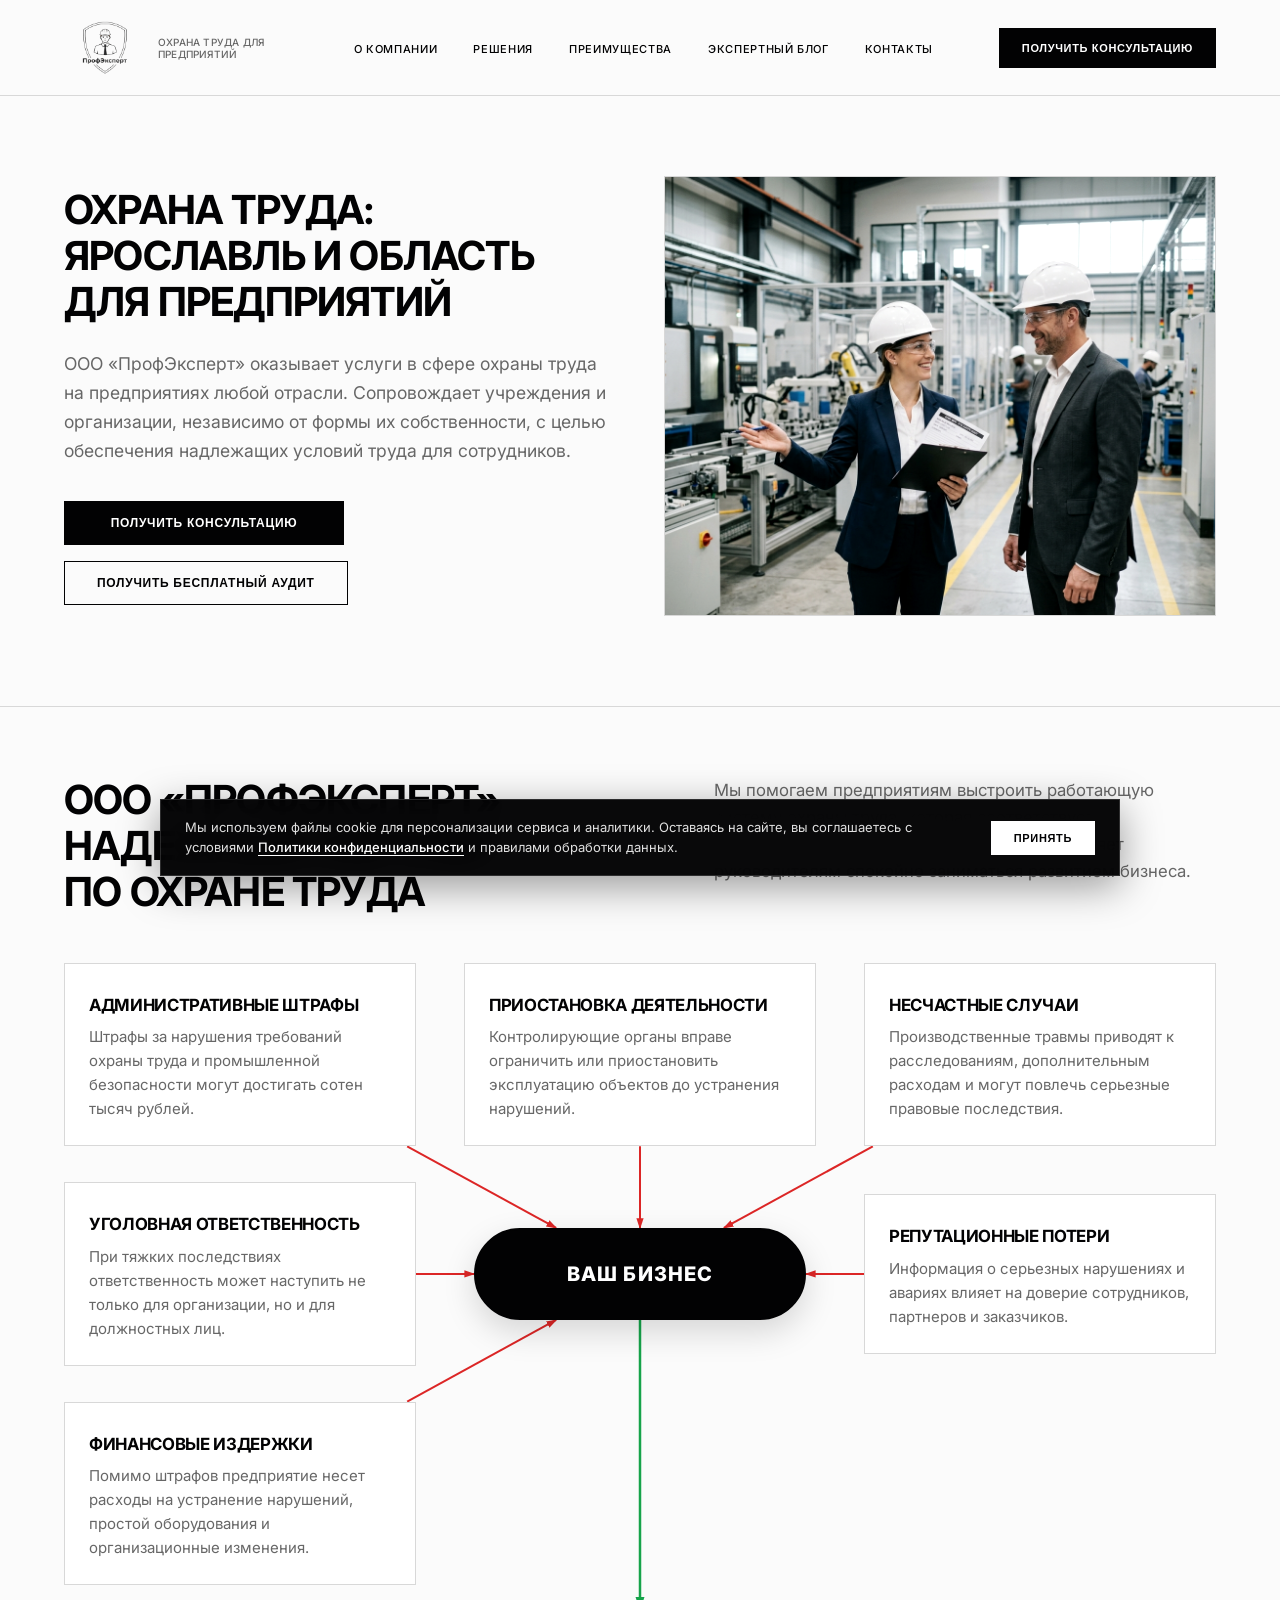
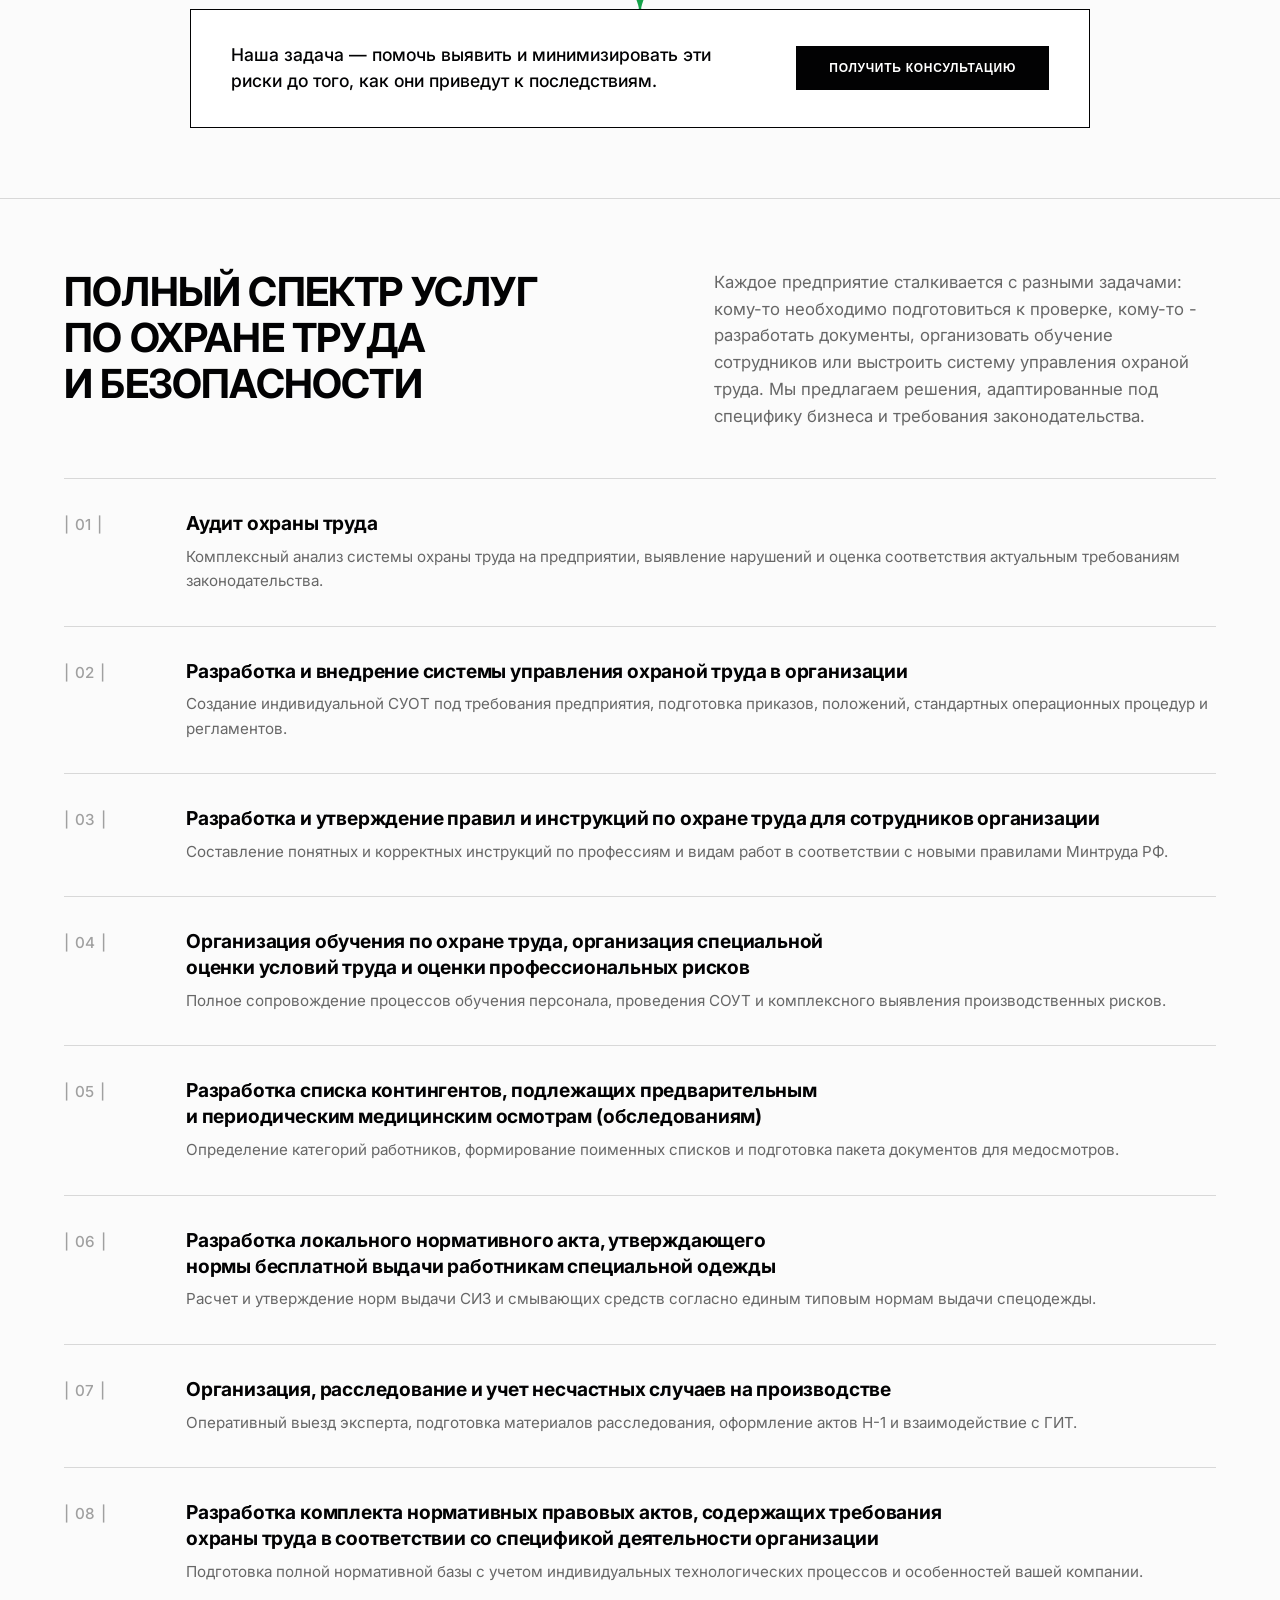
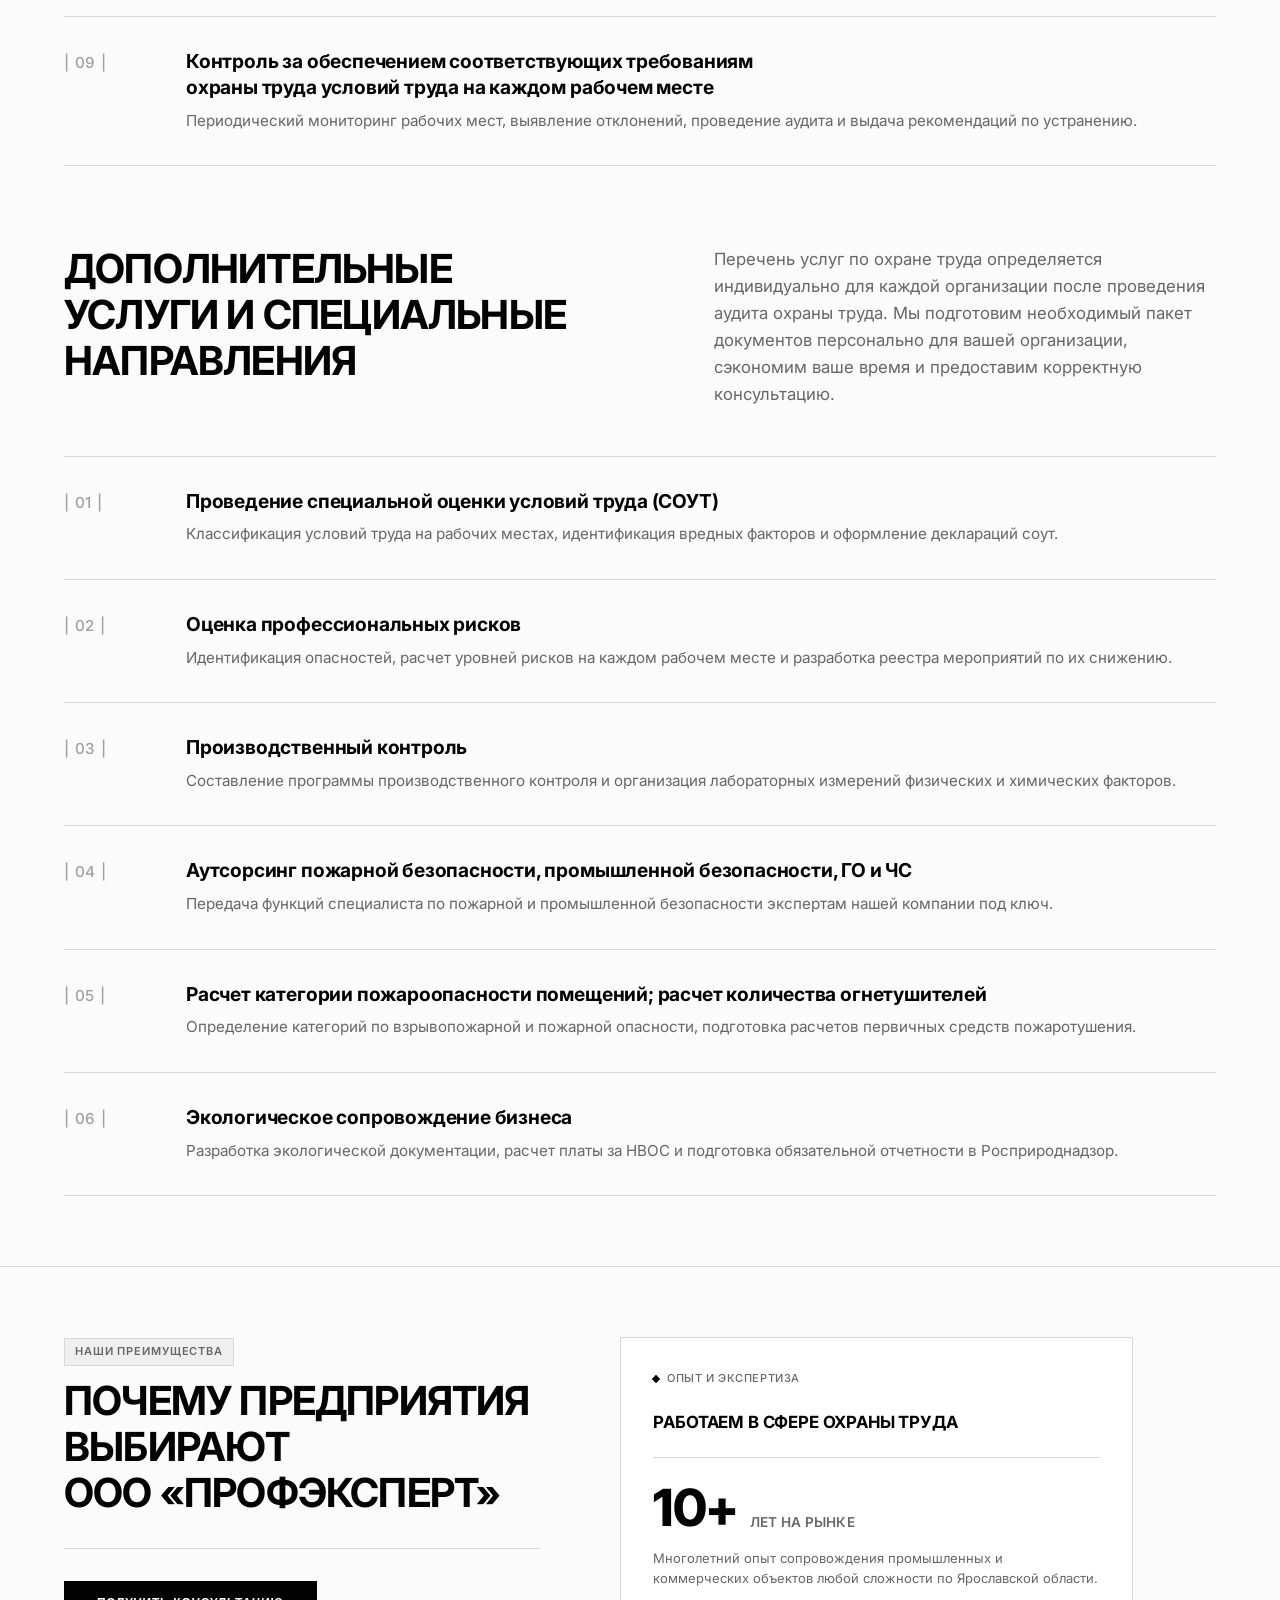
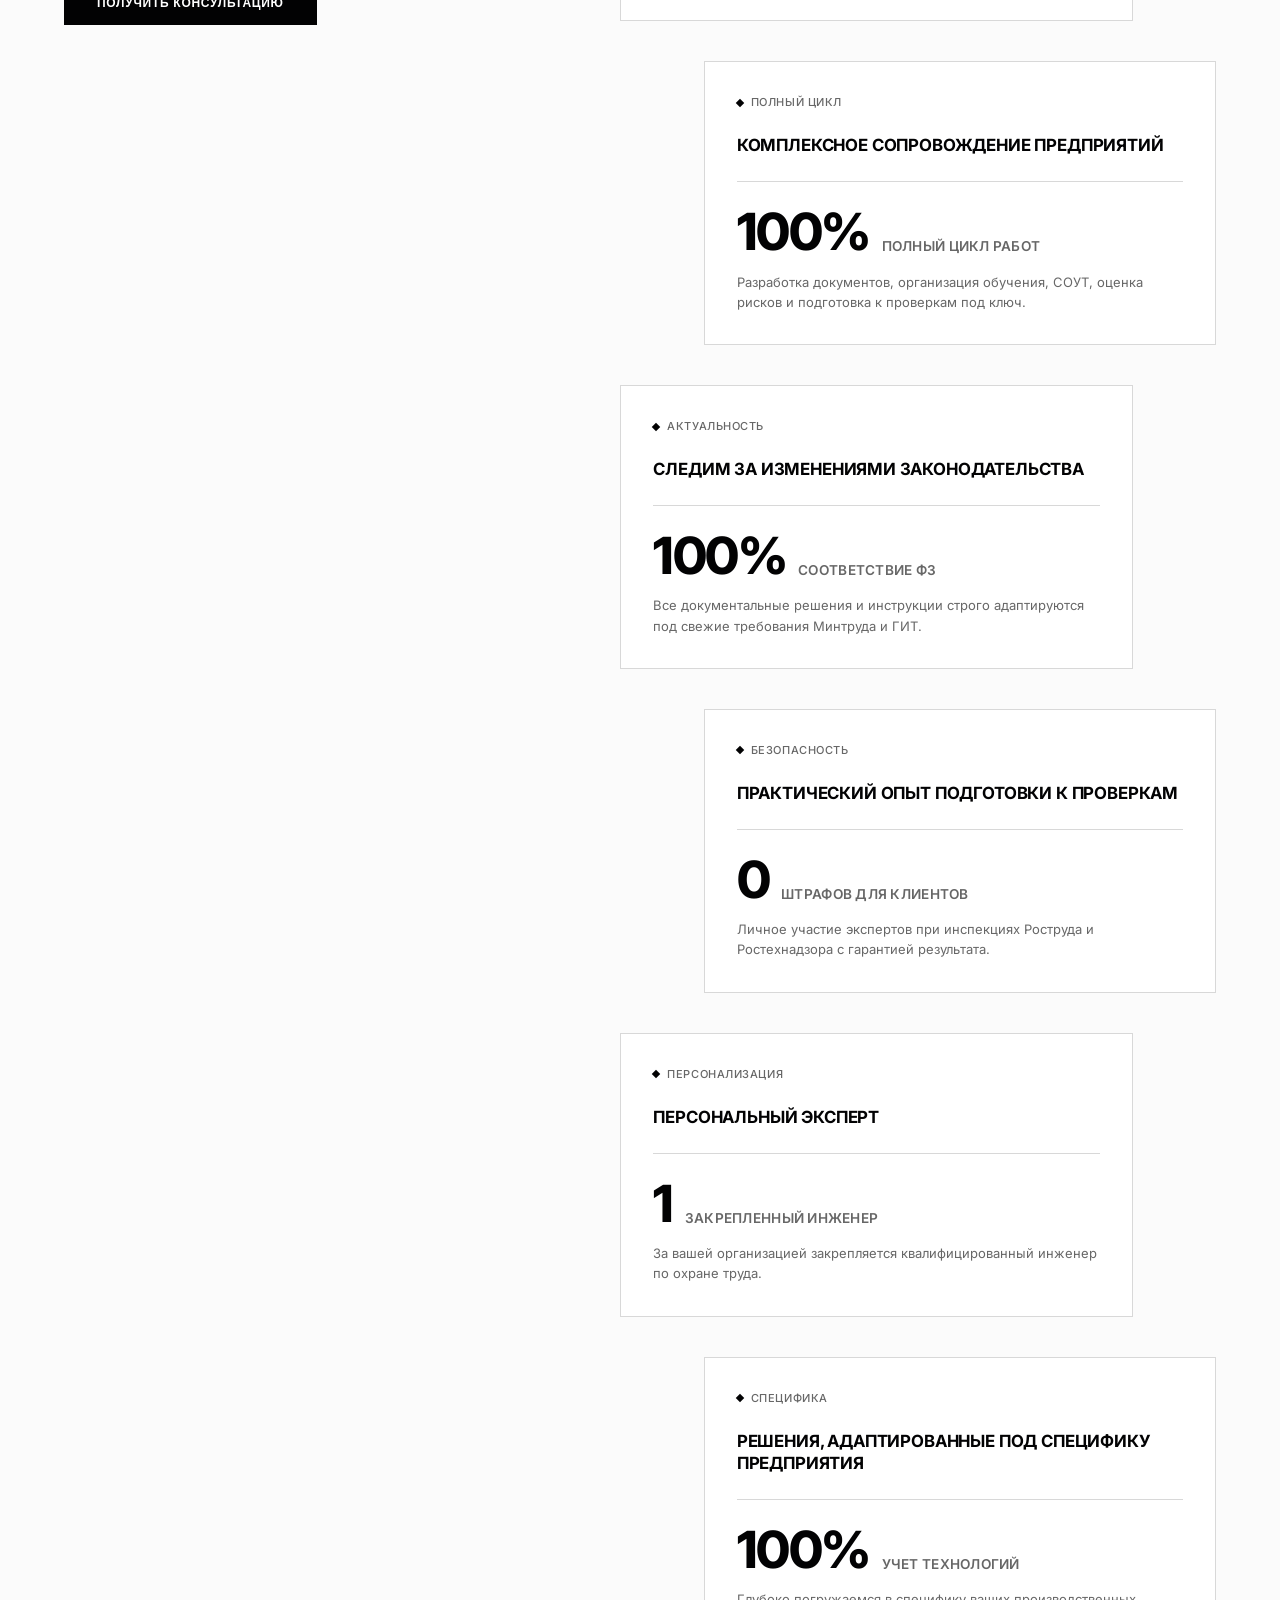
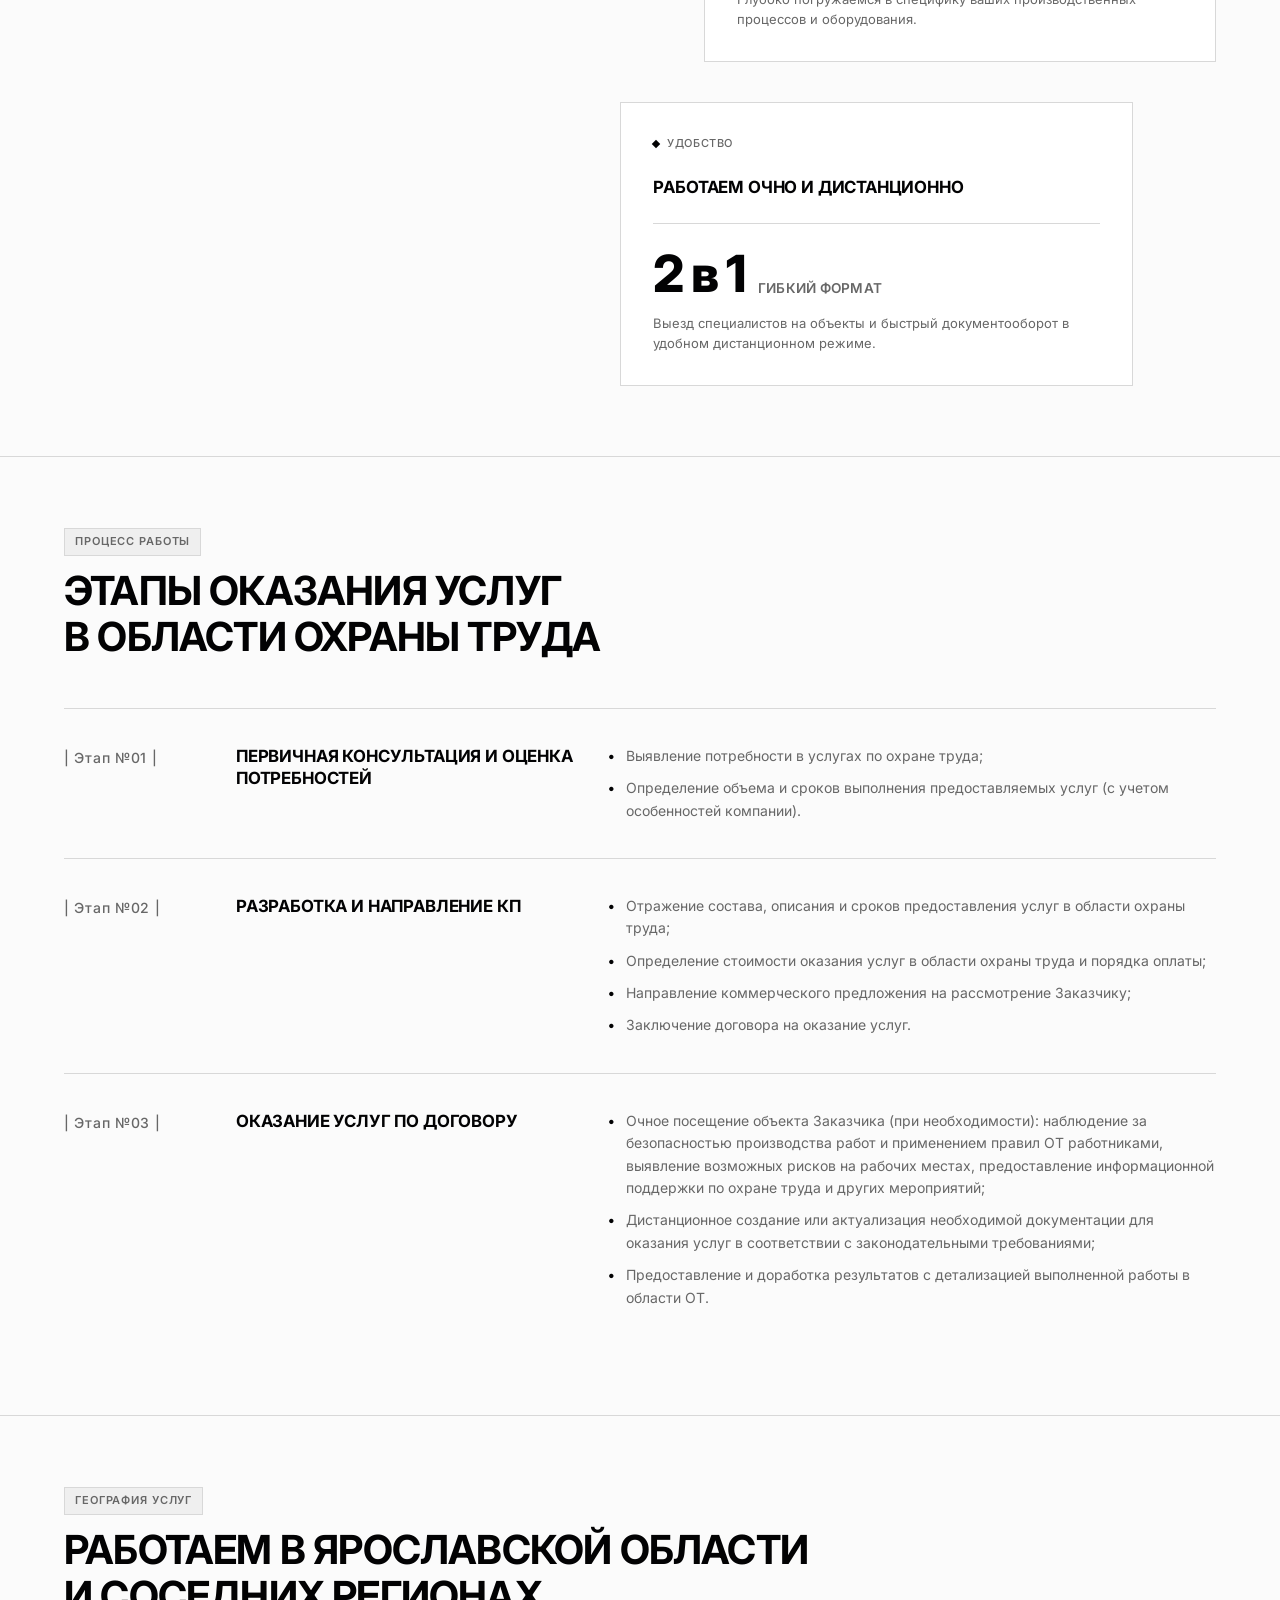
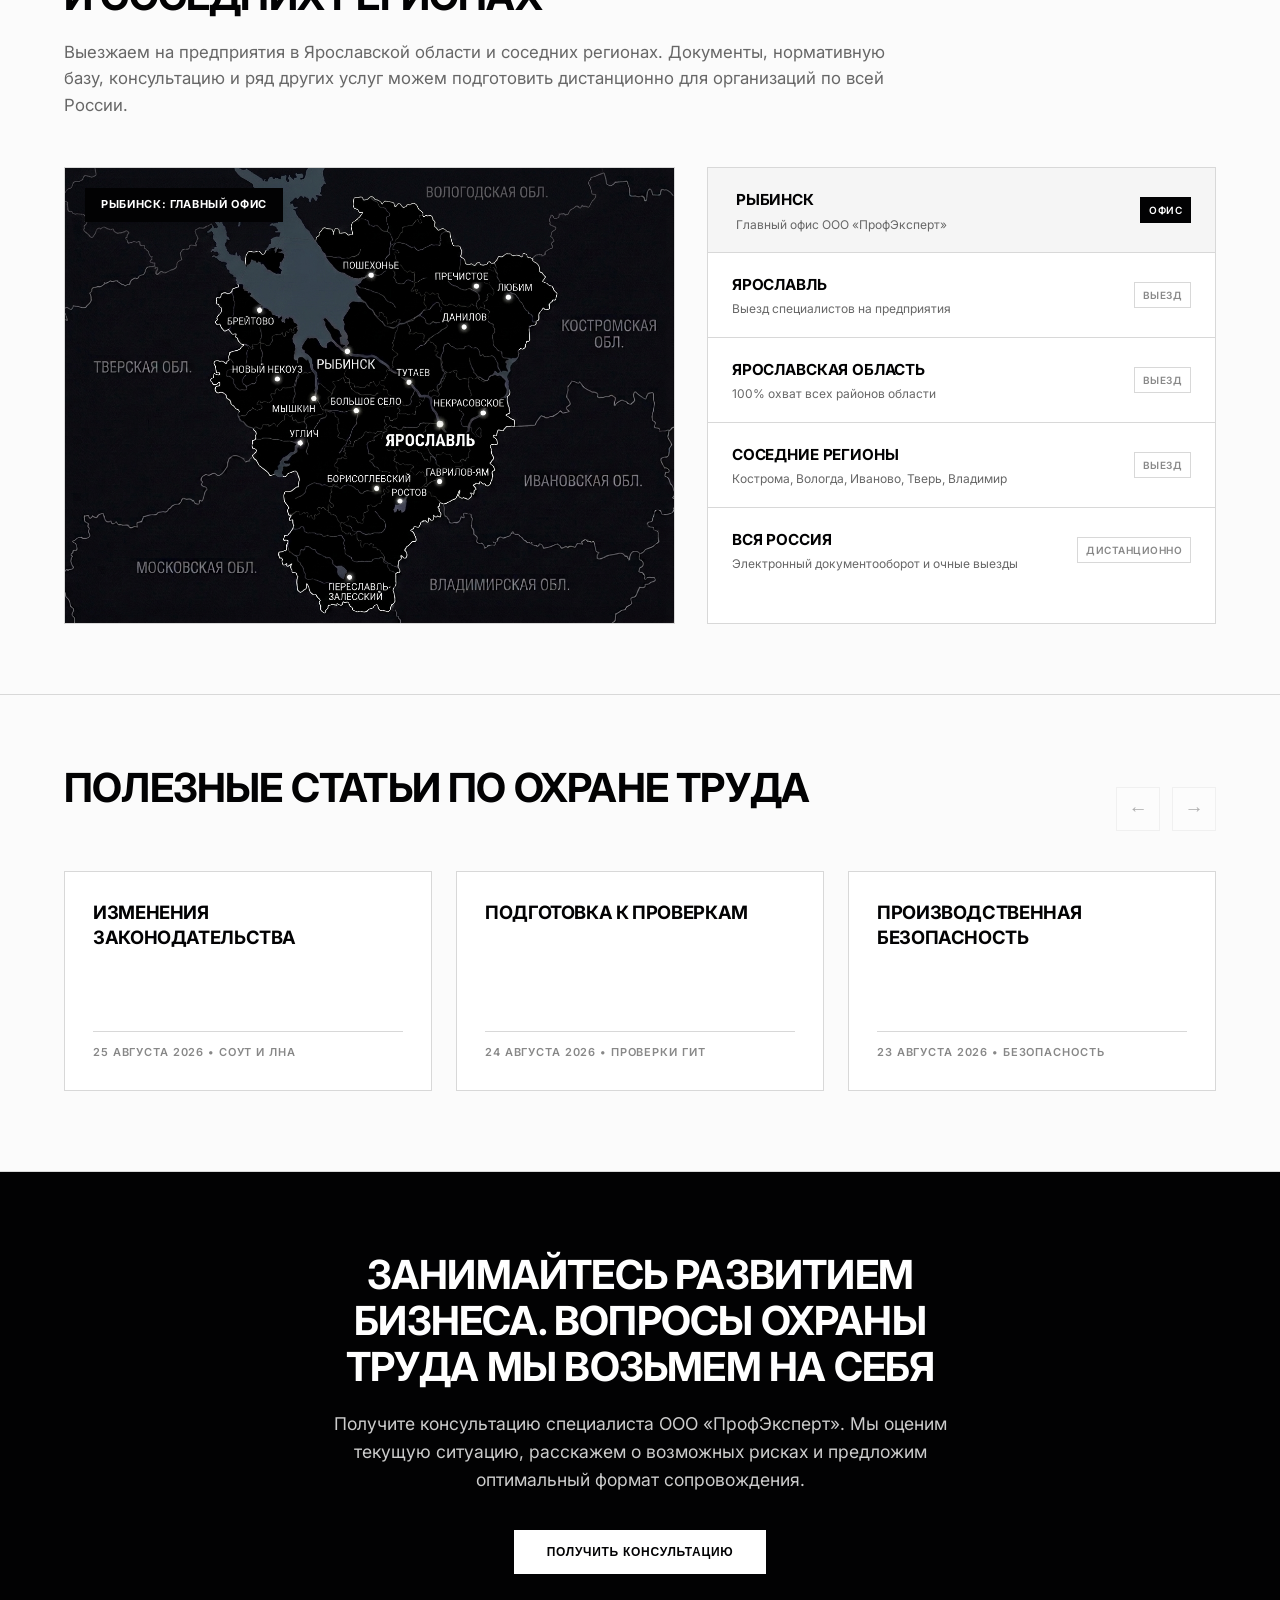
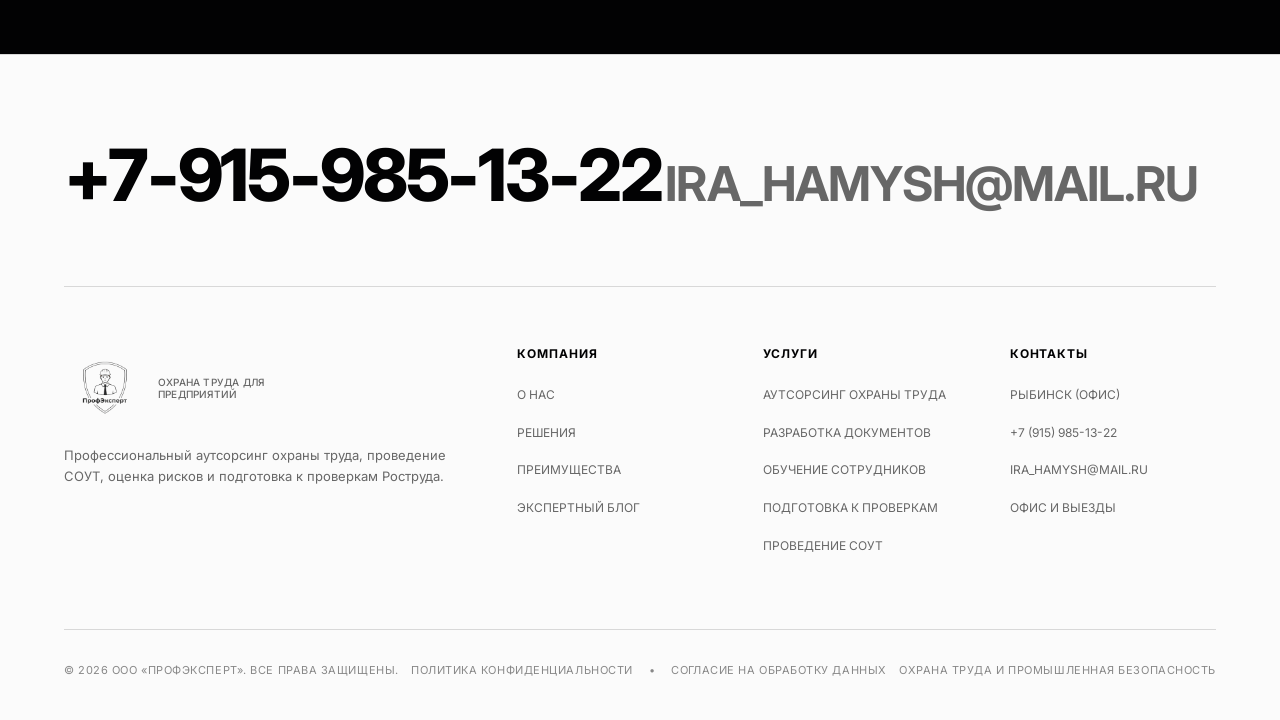
==== commit 661446fe: "feat(seo): add robots.txt, sitemap.xml, canonical, Schema.org and optimized meta tags" ====
--- a/index.html
+++ b/index.html
@@ -3,10 +3,71 @@
 <head>
   <meta charset="UTF-8">
   <meta name="viewport" content="width=device-width, initial-scale=1.0">
-  <title>ООО «ПрофЭксперт» — Охрана труда для предприятий Ярославской области</title>
-  <meta name="description" content="ООО «ПрофЭксперт» оказывает комплексные услуги в сфере охраны труда, СОУТ, аутсорсинга и аудит для предприятий Ярославской области и России.">
+  <title>Охрана труда: Ярославль и область для предприятий | ПрофЭксперт</title>
+  <meta name="description" content="Охрана труда в г. Ярославль и области: аутсорсинг от 15 000 ₽/мес, СОУТ, аудит и разработка документов. Защита предприятий от штрафов ГИТ до 200 000 ₽.">
   <meta name="keywords" content="ПрофЭксперт, охрана труда Ярославль, аутсорсинг охраны труда, СОУТ, оценка рисков, аудит охраны труда, Рыбинск">
+  <link rel="canonical" href="https://profekspert.site/">
   <link rel="stylesheet" href="css/style.css">
+
+  <!-- Schema.org Structured Data -->
+  <script type="application/ld+json">
+  {
+    "@context": "https://schema.org",
+    "@graph": [
+      {
+        "@type": "LocalBusiness",
+        "@id": "https://profekspert.site/#organization",
+        "name": "ООО «ПрофЭксперт»",
+        "url": "https://profekspert.site/",
+        "logo": "https://profekspert.site/assets/logo_transparent.png",
+        "image": "https://profekspert.site/assets/logo_transparent.png",
+        "description": "Профессиональный аутсорсинг охраны труда, проведение СОУТ, оценка рисков и разработка документов для предприятий Ярославля и области.",
+        "telephone": "+7-915-985-13-22",
+        "email": "ira_hamysh@mail.ru",
+        "priceRange": "от 15000 RUB",
+        "address": {
+          "@type": "PostalAddress",
+          "addressLocality": "Ярославль",
+          "addressRegion": "Ярославская область",
+          "addressCountry": "RU"
+        },
+        "areaServed": [
+          { "@type": "City", "name": "Ярославль" },
+          { "@type": "City", "name": "Рыбинск" },
+          { "@type": "AdministrativeArea", "name": "Ярославская область" }
+        ],
+        "openingHoursSpecification": [
+          {
+            "@type": "OpeningHoursSpecification",
+            "dayOfWeek": ["Monday", "Tuesday", "Wednesday", "Thursday", "Friday"],
+            "opens": "09:00",
+            "closes": "18:00"
+          }
+        ]
+      },
+      {
+        "@type": "Service",
+        "@id": "https://profekspert.site/#service-autsorsing",
+        "name": "Аутсорсинг охраны труда в Ярославле",
+        "serviceType": "Охрана труда",
+        "provider": {
+          "@id": "https://profekspert.site/#organization"
+        },
+        "areaServed": {
+          "@type": "AdministrativeArea",
+          "name": "Ярославская область"
+        },
+        "description": "Комплексное ведение и сопровождение охраны труда на предприятиях вместо штатного инженера.",
+        "offers": {
+          "@type": "Offer",
+          "price": "15000",
+          "priceCurrency": "RUB",
+          "availability": "https://schema.org/InStock"
+        }
+      }
+    ]
+  }
+  </script>
 </head>
 <body>
 
@@ -54,7 +115,7 @@
       <div class="container">
         <div class="hero-grid">
           <div class="hero-content">
-            <h1>Охрана труда для предприятий Ярославской области</h1>
+            <h1>Охрана труда: Ярославль и область для предприятий</h1>
             <p>
               ООО «ПрофЭксперт» оказывает услуги в сфере охраны труда на предприятиях любой отрасли. 
               Сопровождает учреждения и организации, независимо от формы их собственности, с целью обеспечения надлежащих условий труда для сотрудников.
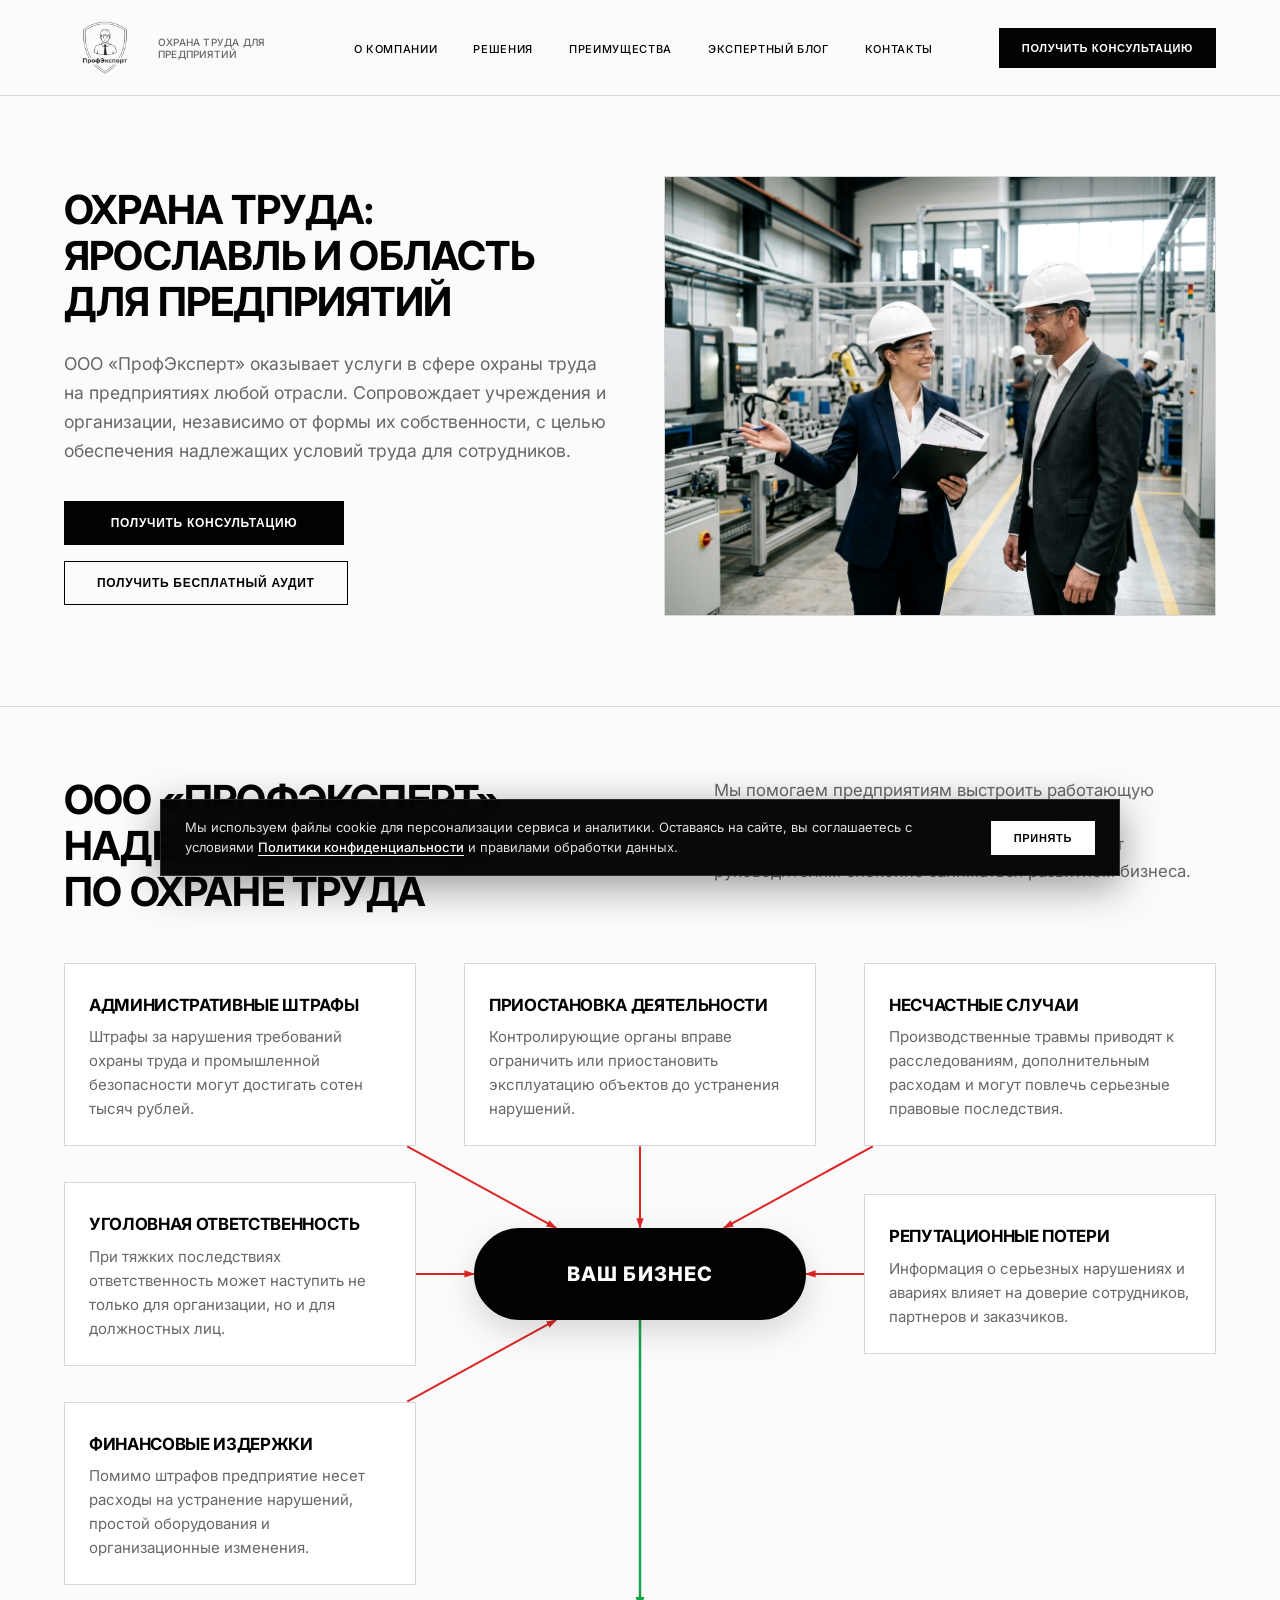
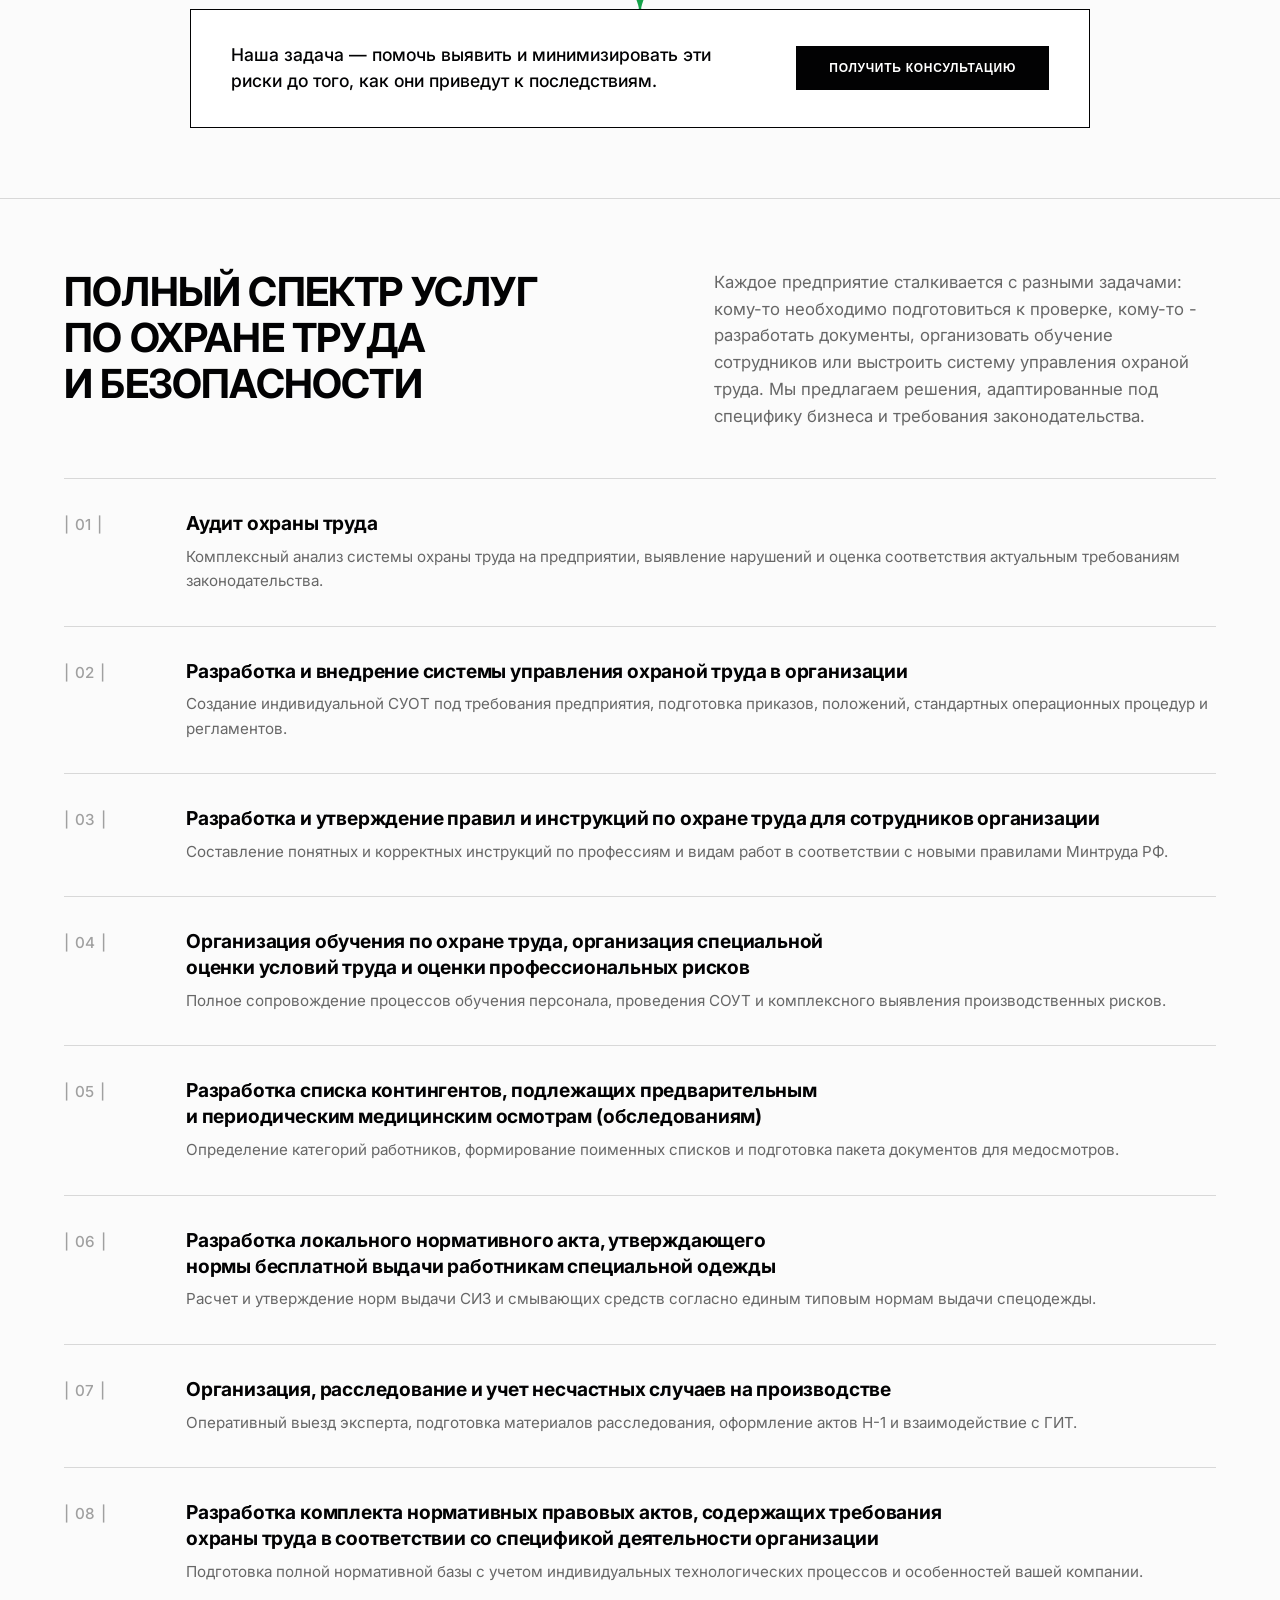
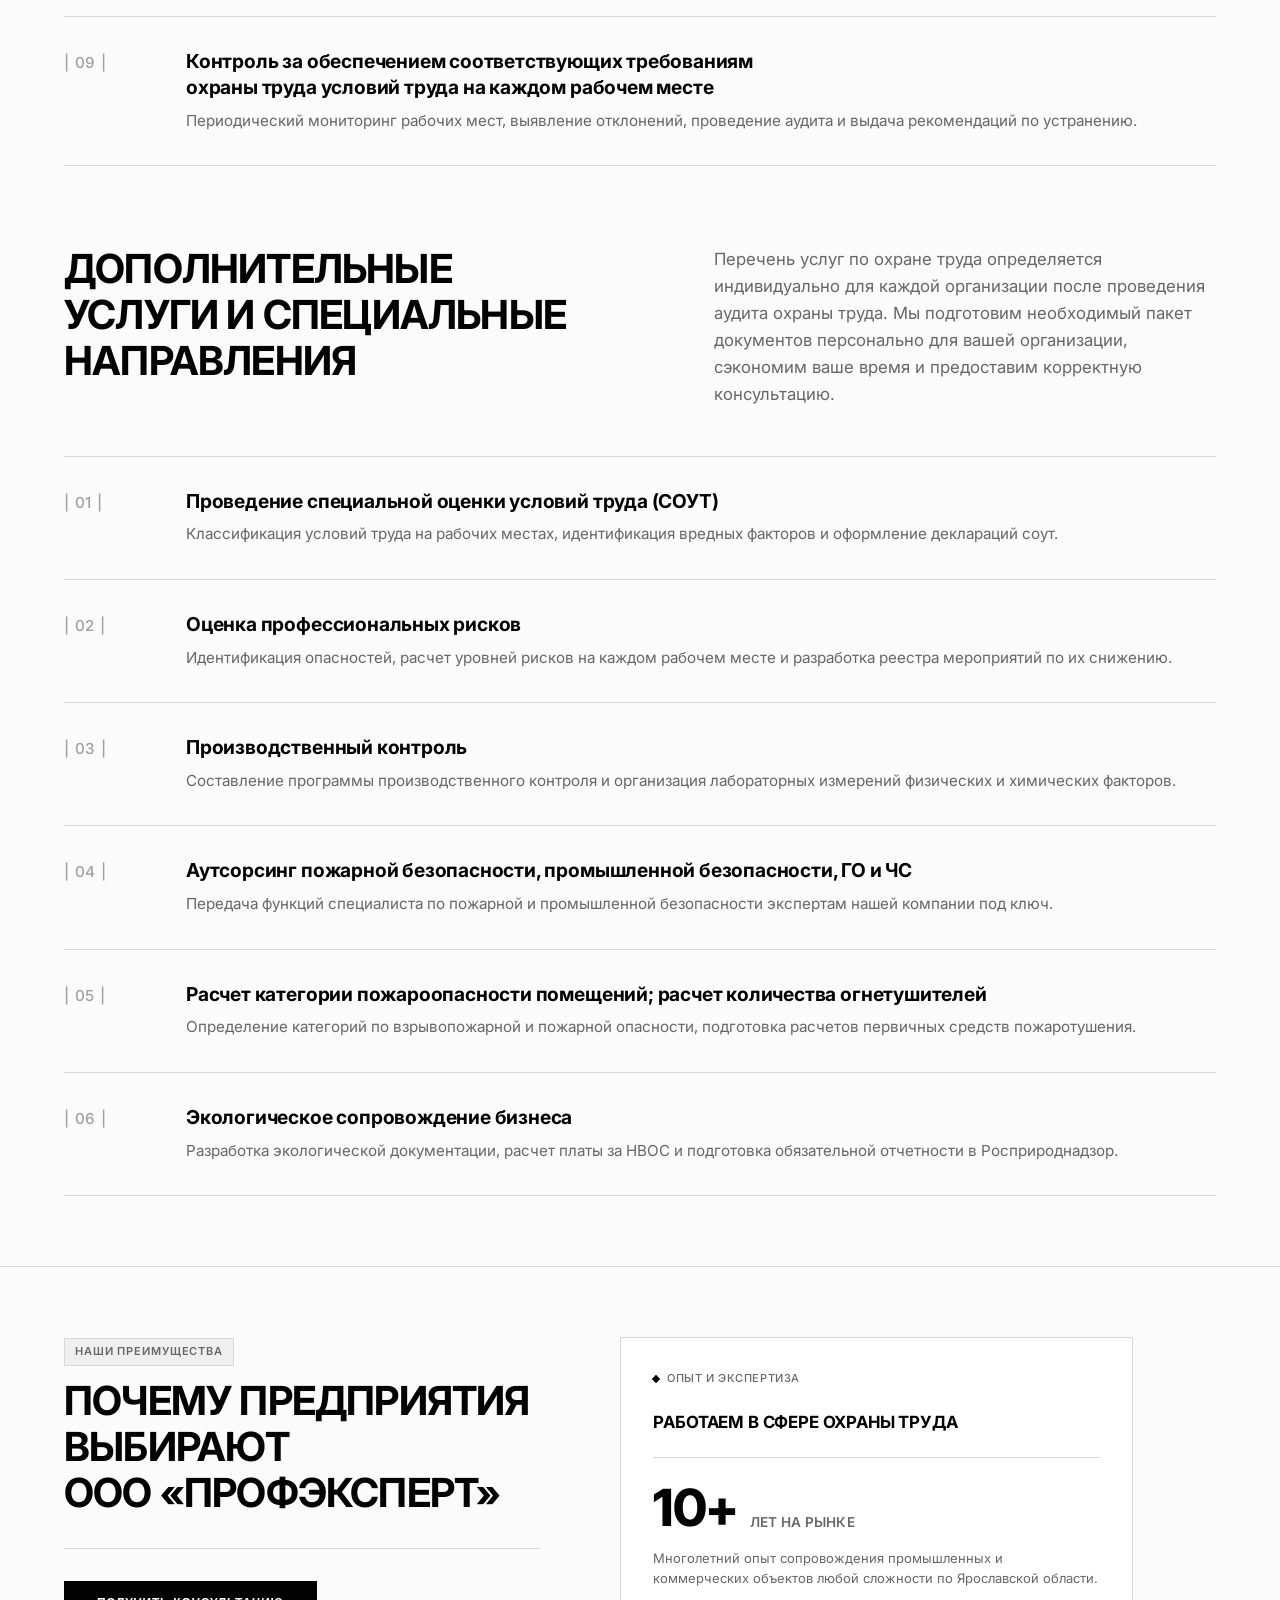
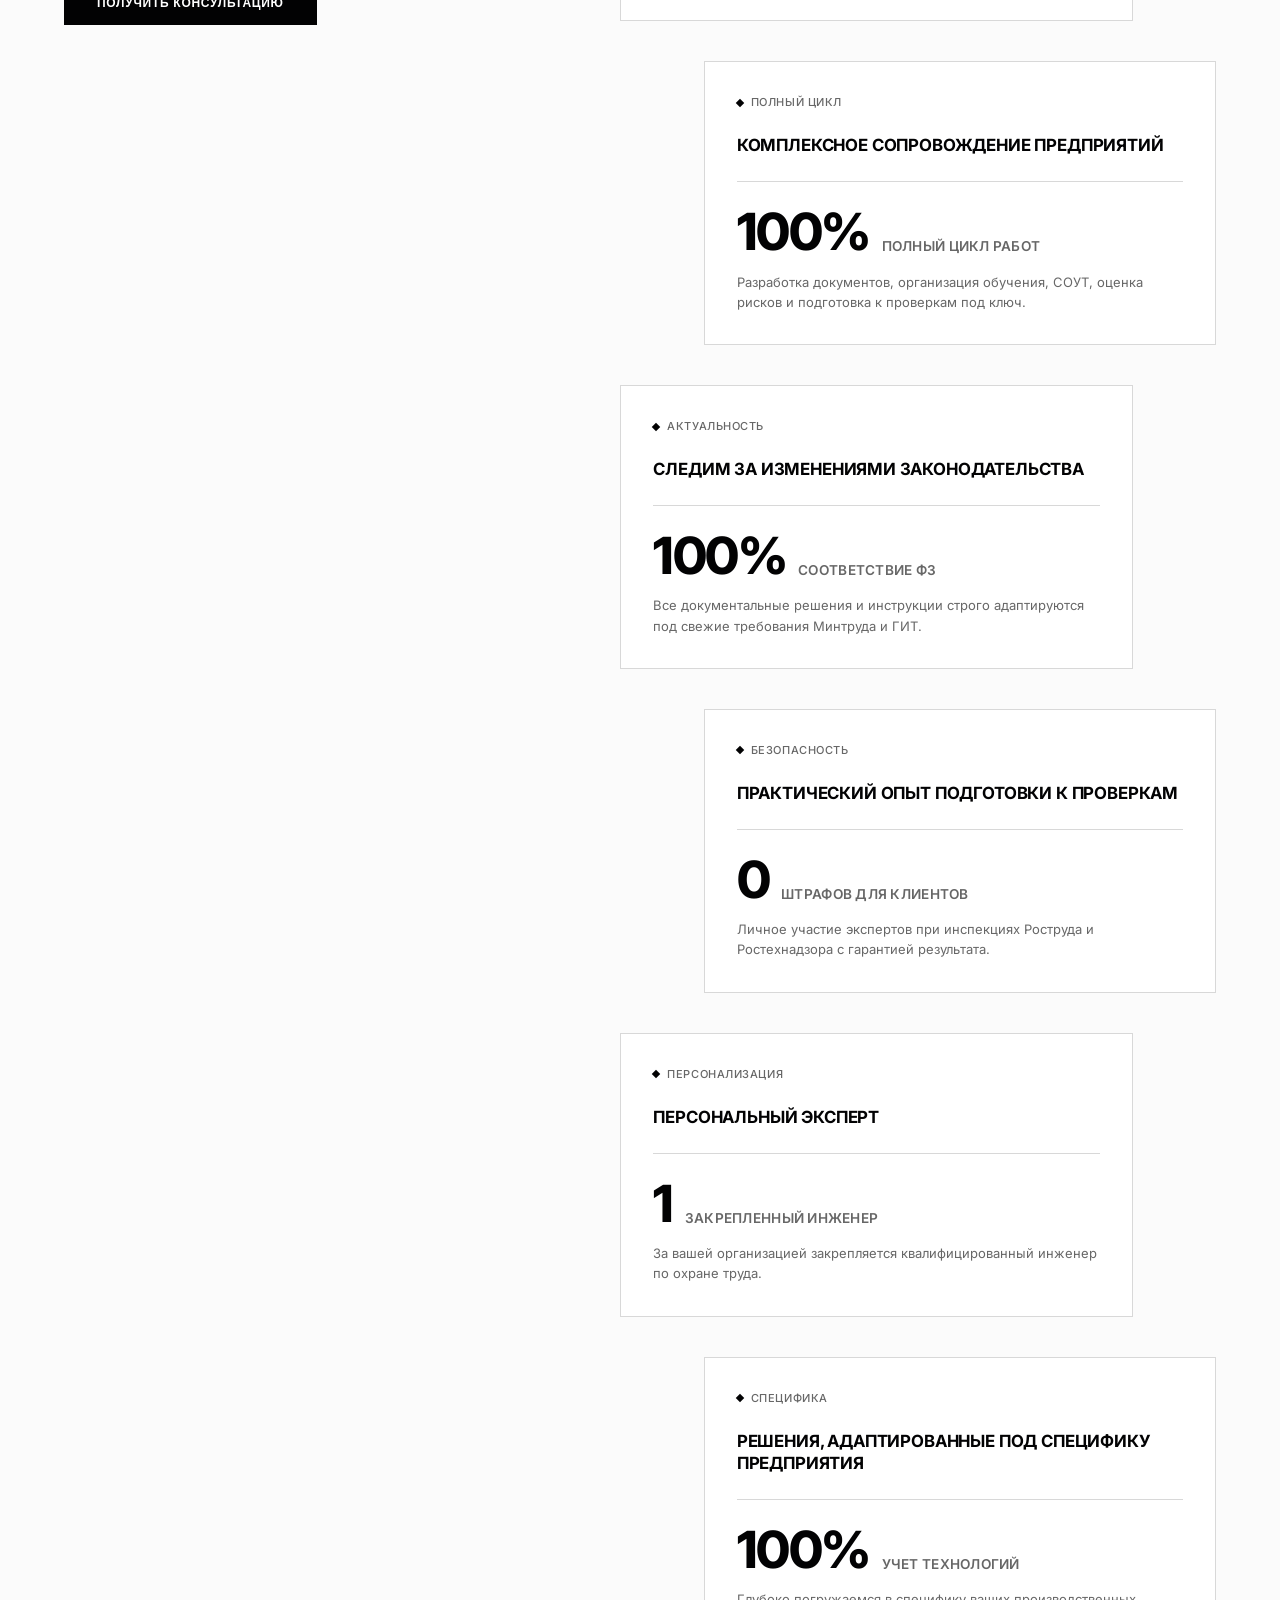
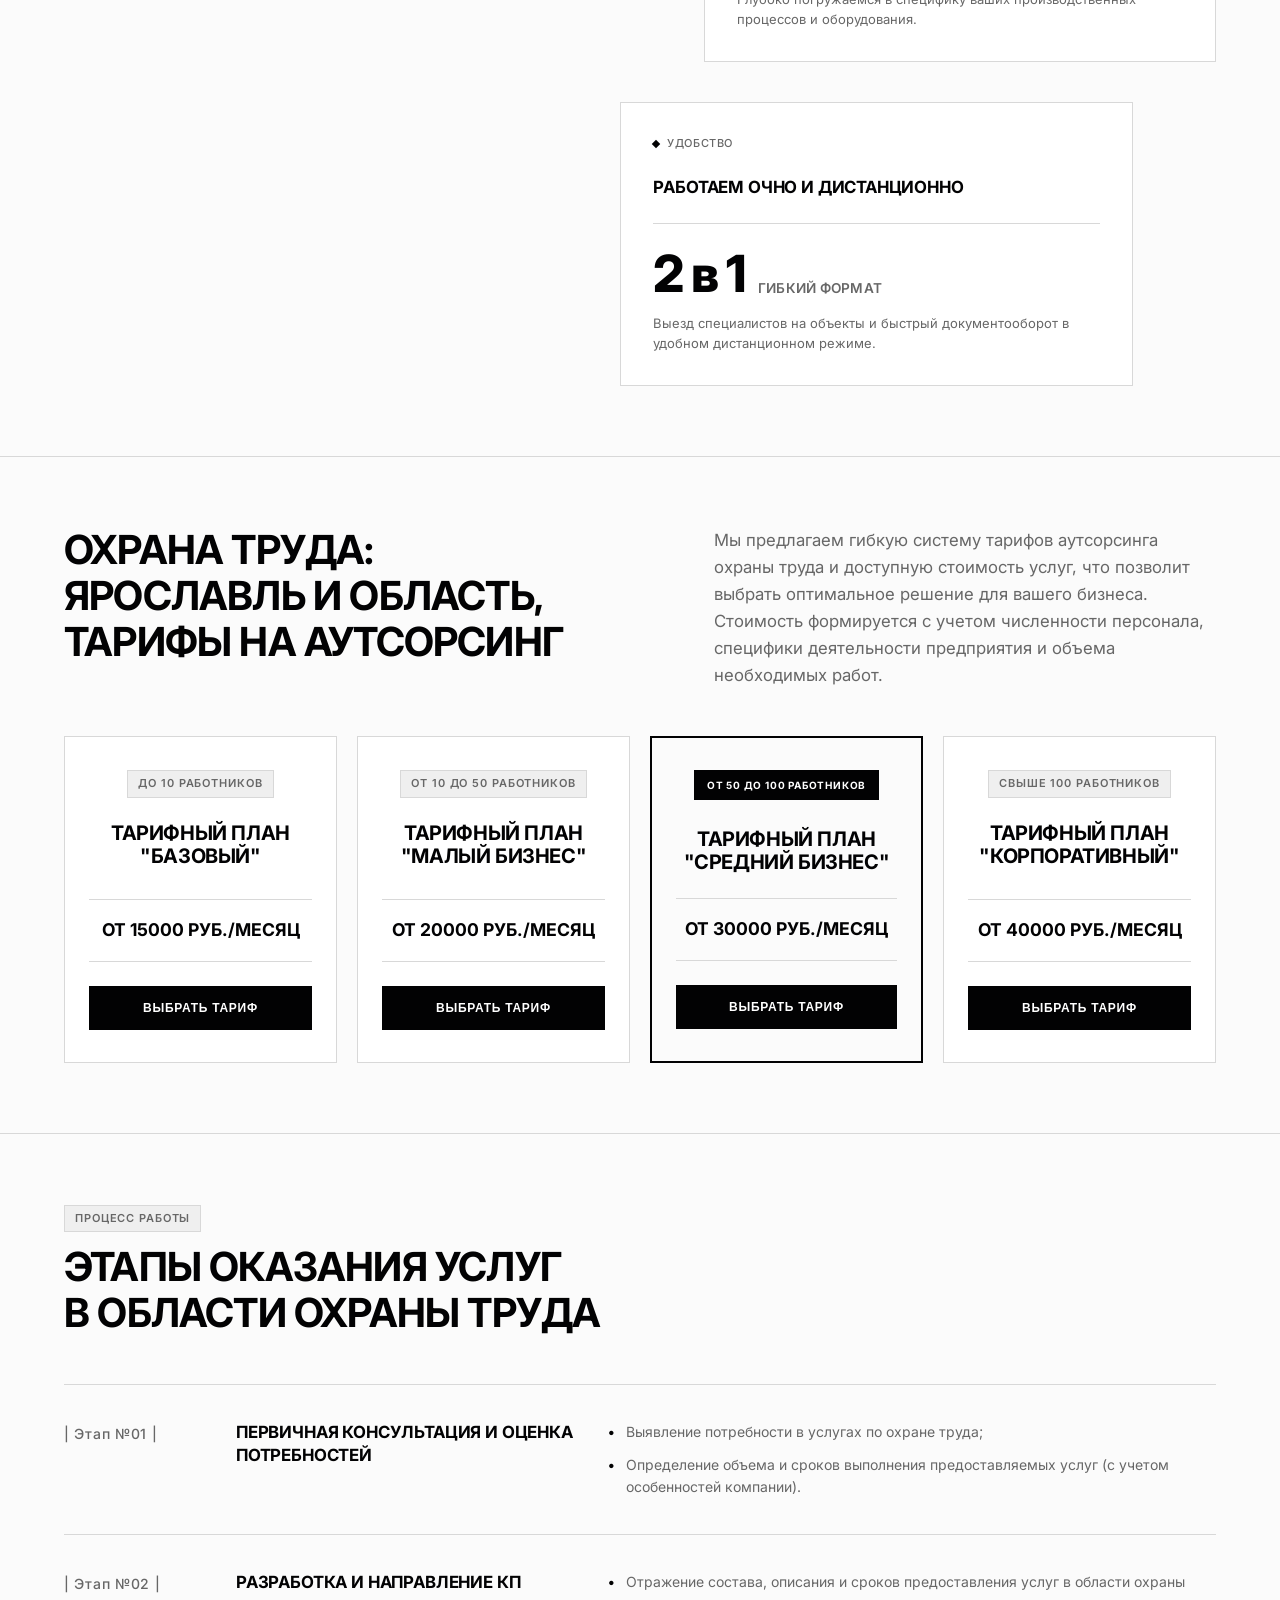
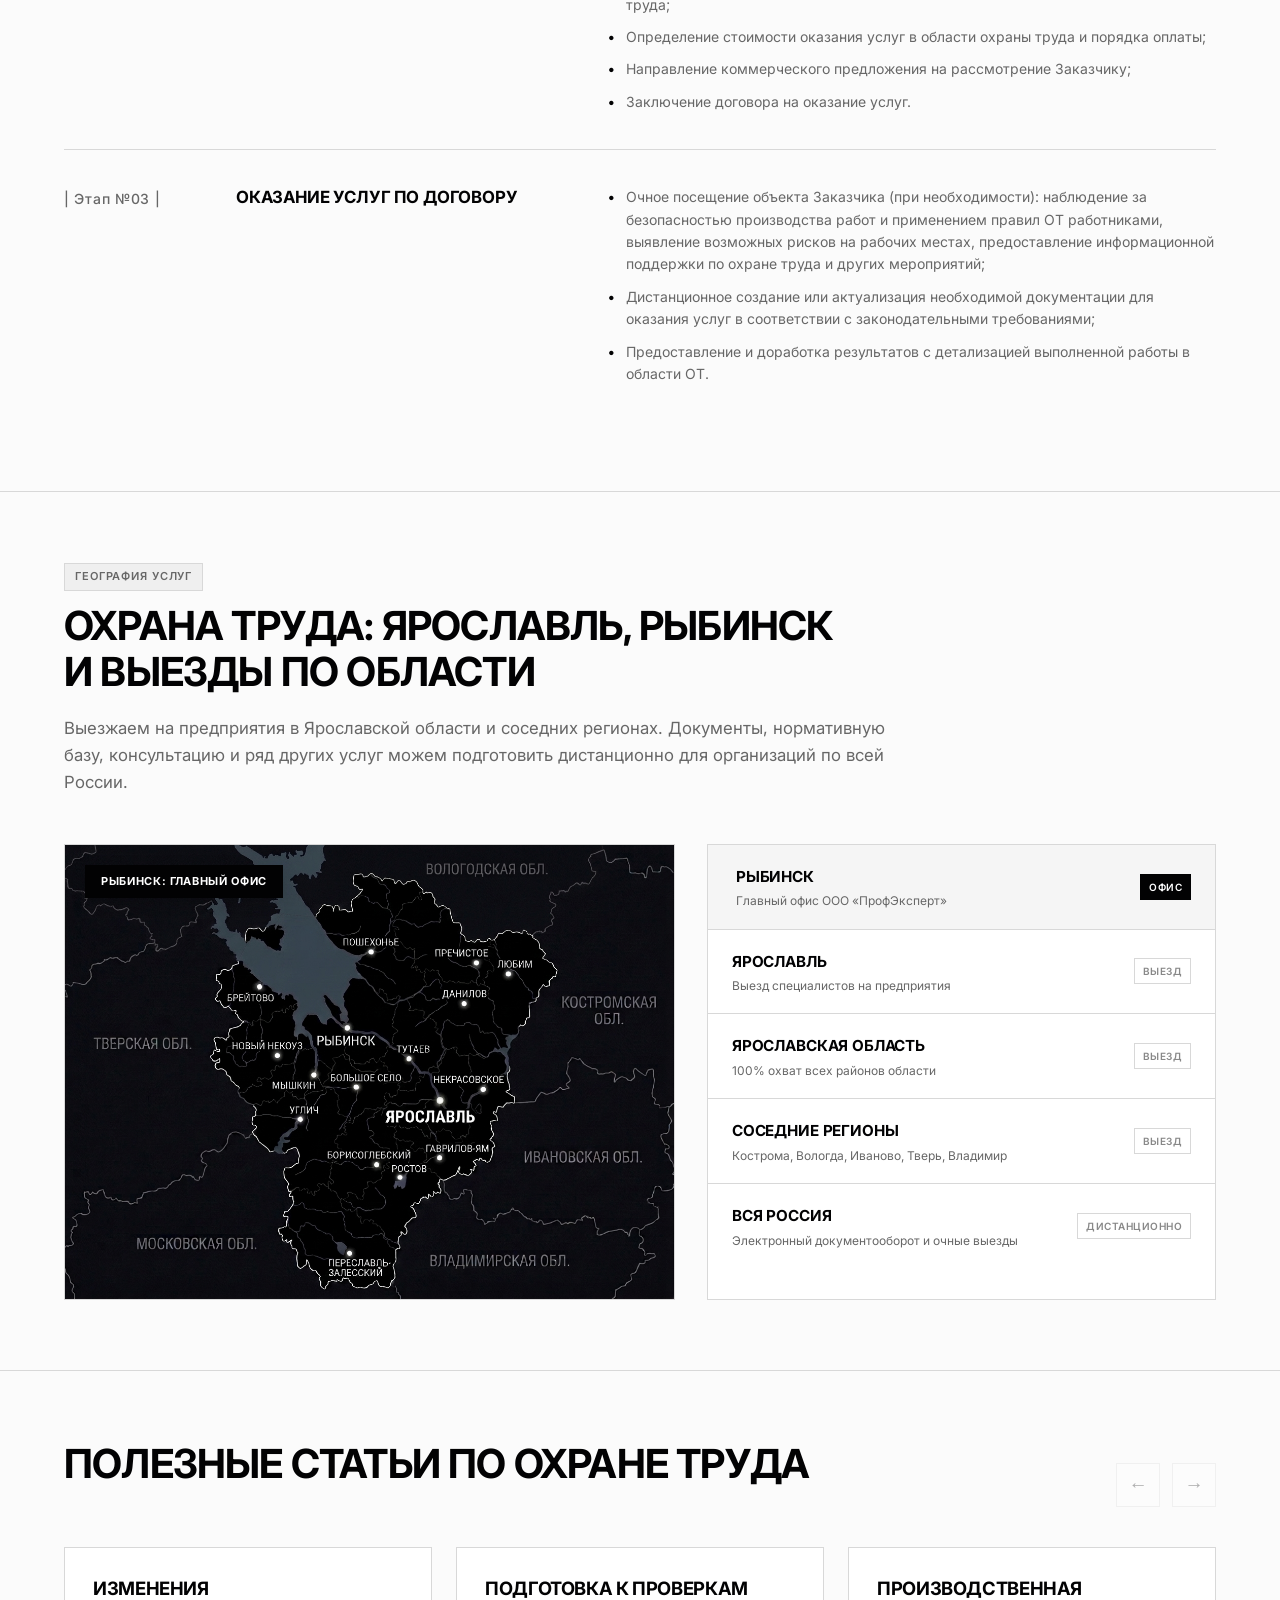
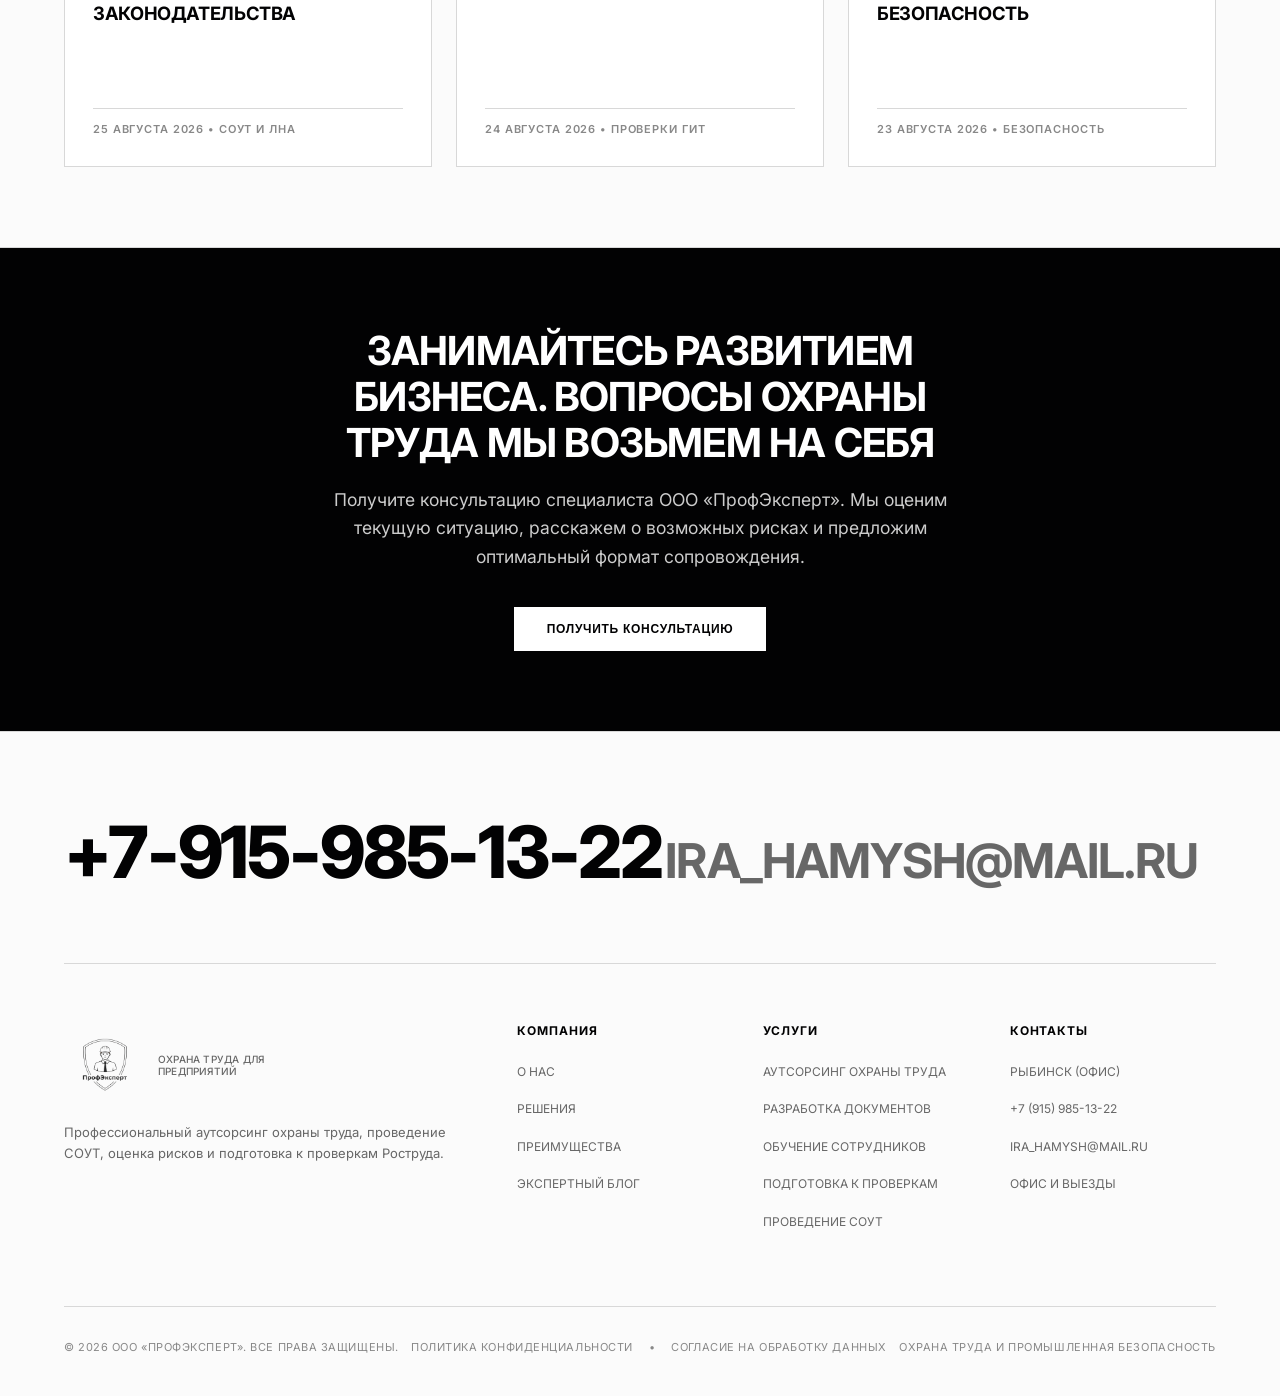
==== commit d94e68e4: "fix(seo): add target keyword phrase to H2 headers and restore tariffs section" ====
--- a/index.html
+++ b/index.html
@@ -460,6 +460,12 @@
     </section>
 
     <!-- ==========================================================================
+         4. TARIFFS SECTION
+         ========================================================================== -->
+    <section class="section tariffs-section" id="tariffs">
+      <div class="container">
+        <div class="section-header-split">
+          <h2>ОХРАНА ТРУДА: ЯРОСЛАВЛЬ И ОБЛАСТЬ,<br>ТАРИФЫ НА АУТСОРСИНГ</h2>
           <p>
             Мы предлагаем гибкую систему тарифов аутсорсинга охраны труда и доступную стоимость услуг, что позволит выбрать оптимальное решение для вашего бизнеса. Стоимость формируется с учетом численности персонала, специфики деятельности предприятия и объема необходимых работ.
           </p>
@@ -573,7 +579,7 @@
       <div class="container">
         <div class="section-header">
           <span class="badge">ГЕОГРАФИЯ УСЛУГ</span>
-          <h2>РАБОТАЕМ В ЯРОСЛАВСКОЙ ОБЛАСТИ<br>И СОСЕДНИХ РЕГИОНАХ</h2>
+          <h2>ОХРАНА ТРУДА: ЯРОСЛАВЛЬ, РЫБИНСК<br>И ВЫЕЗДЫ ПО ОБЛАСТИ</h2>
           <p>
             Выезжаем на предприятия в Ярославской области и соседних регионах. Документы, нормативную базу, консультацию и ряд других услуг можем подготовить дистанционно для организаций по всей России.
           </p>
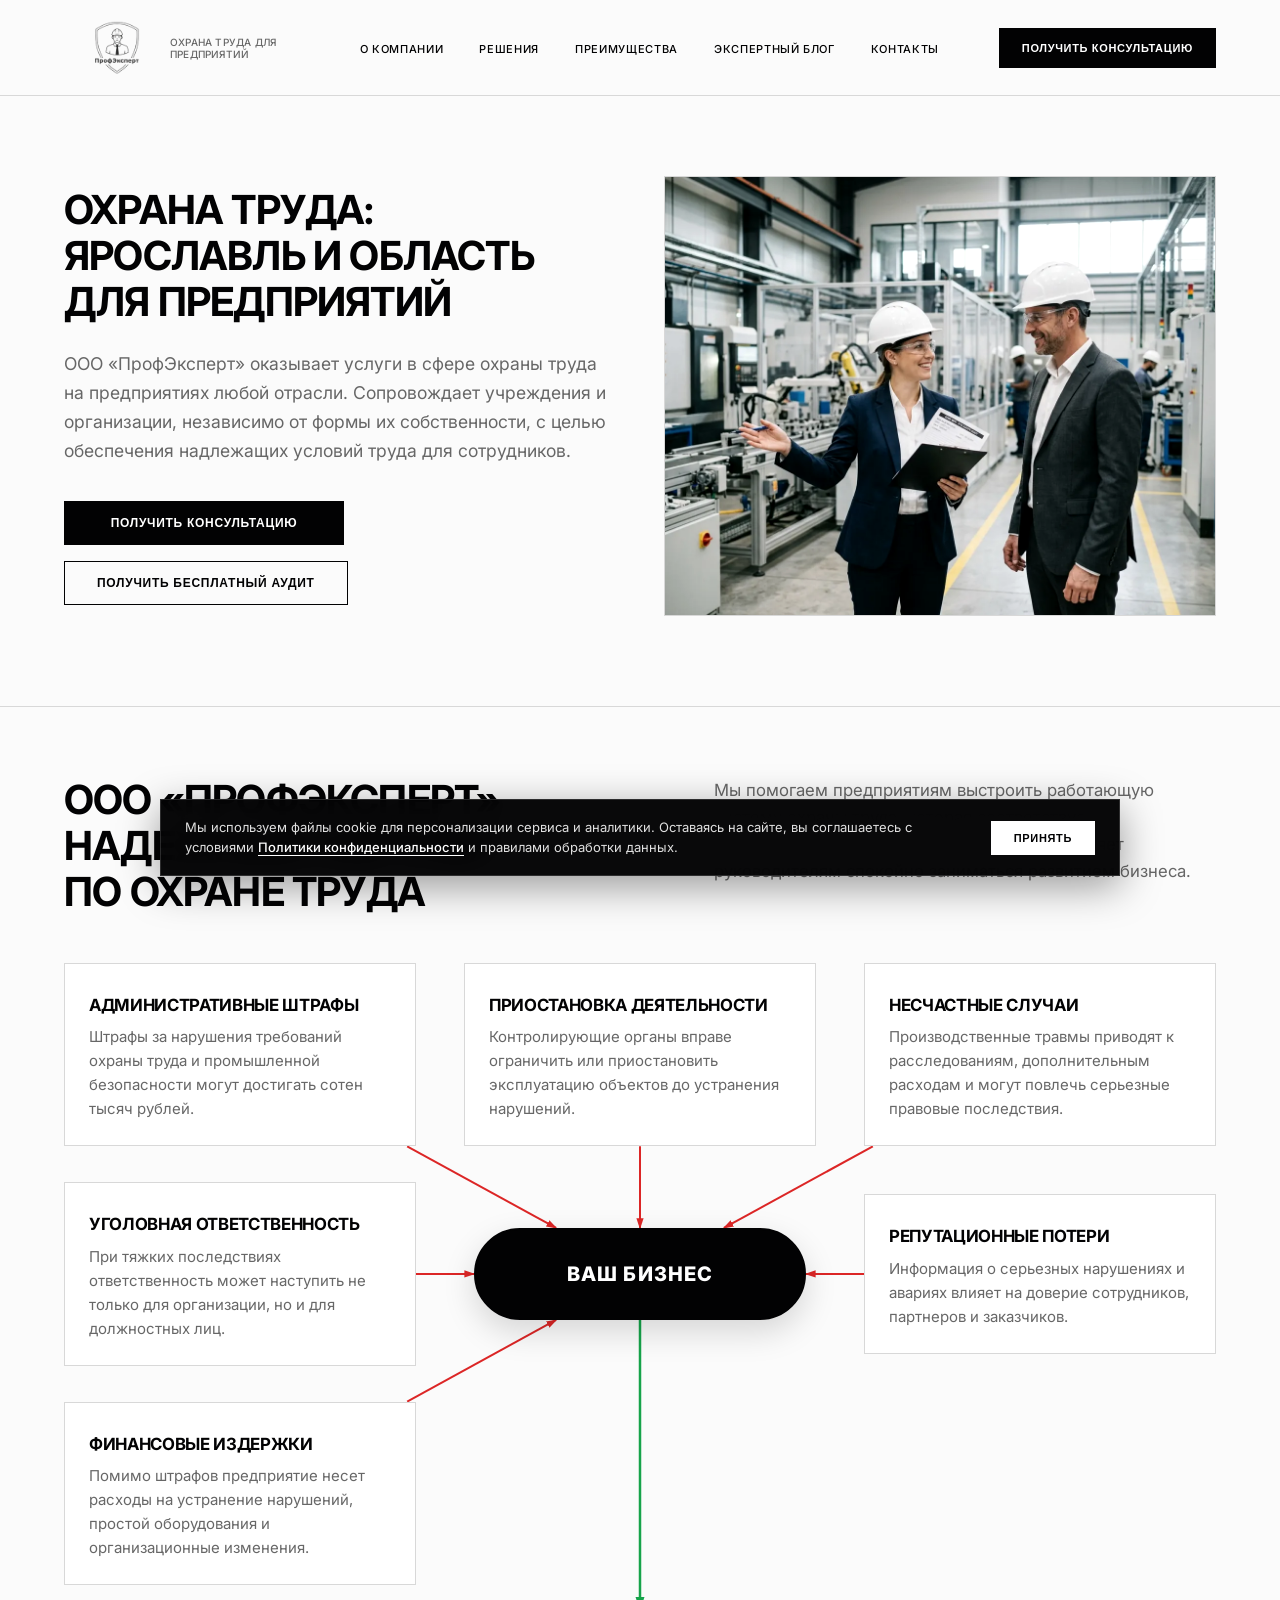
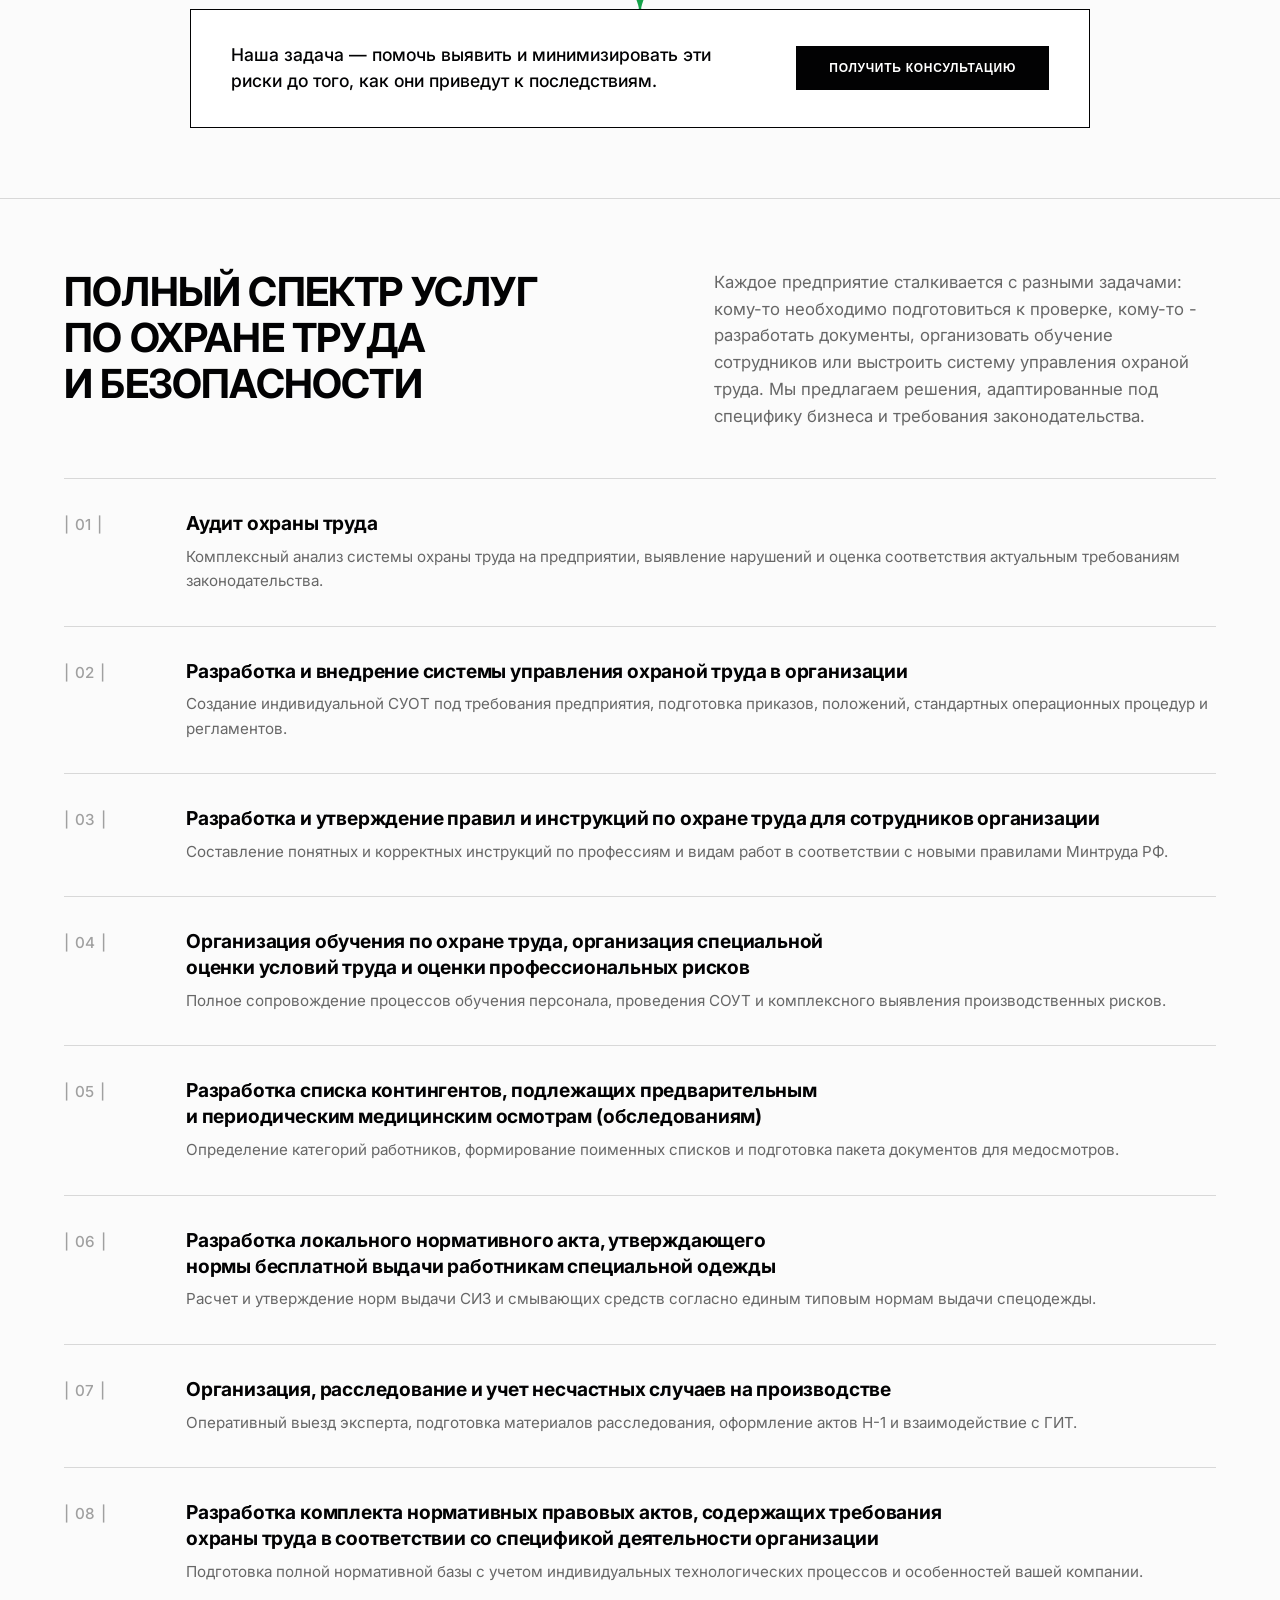
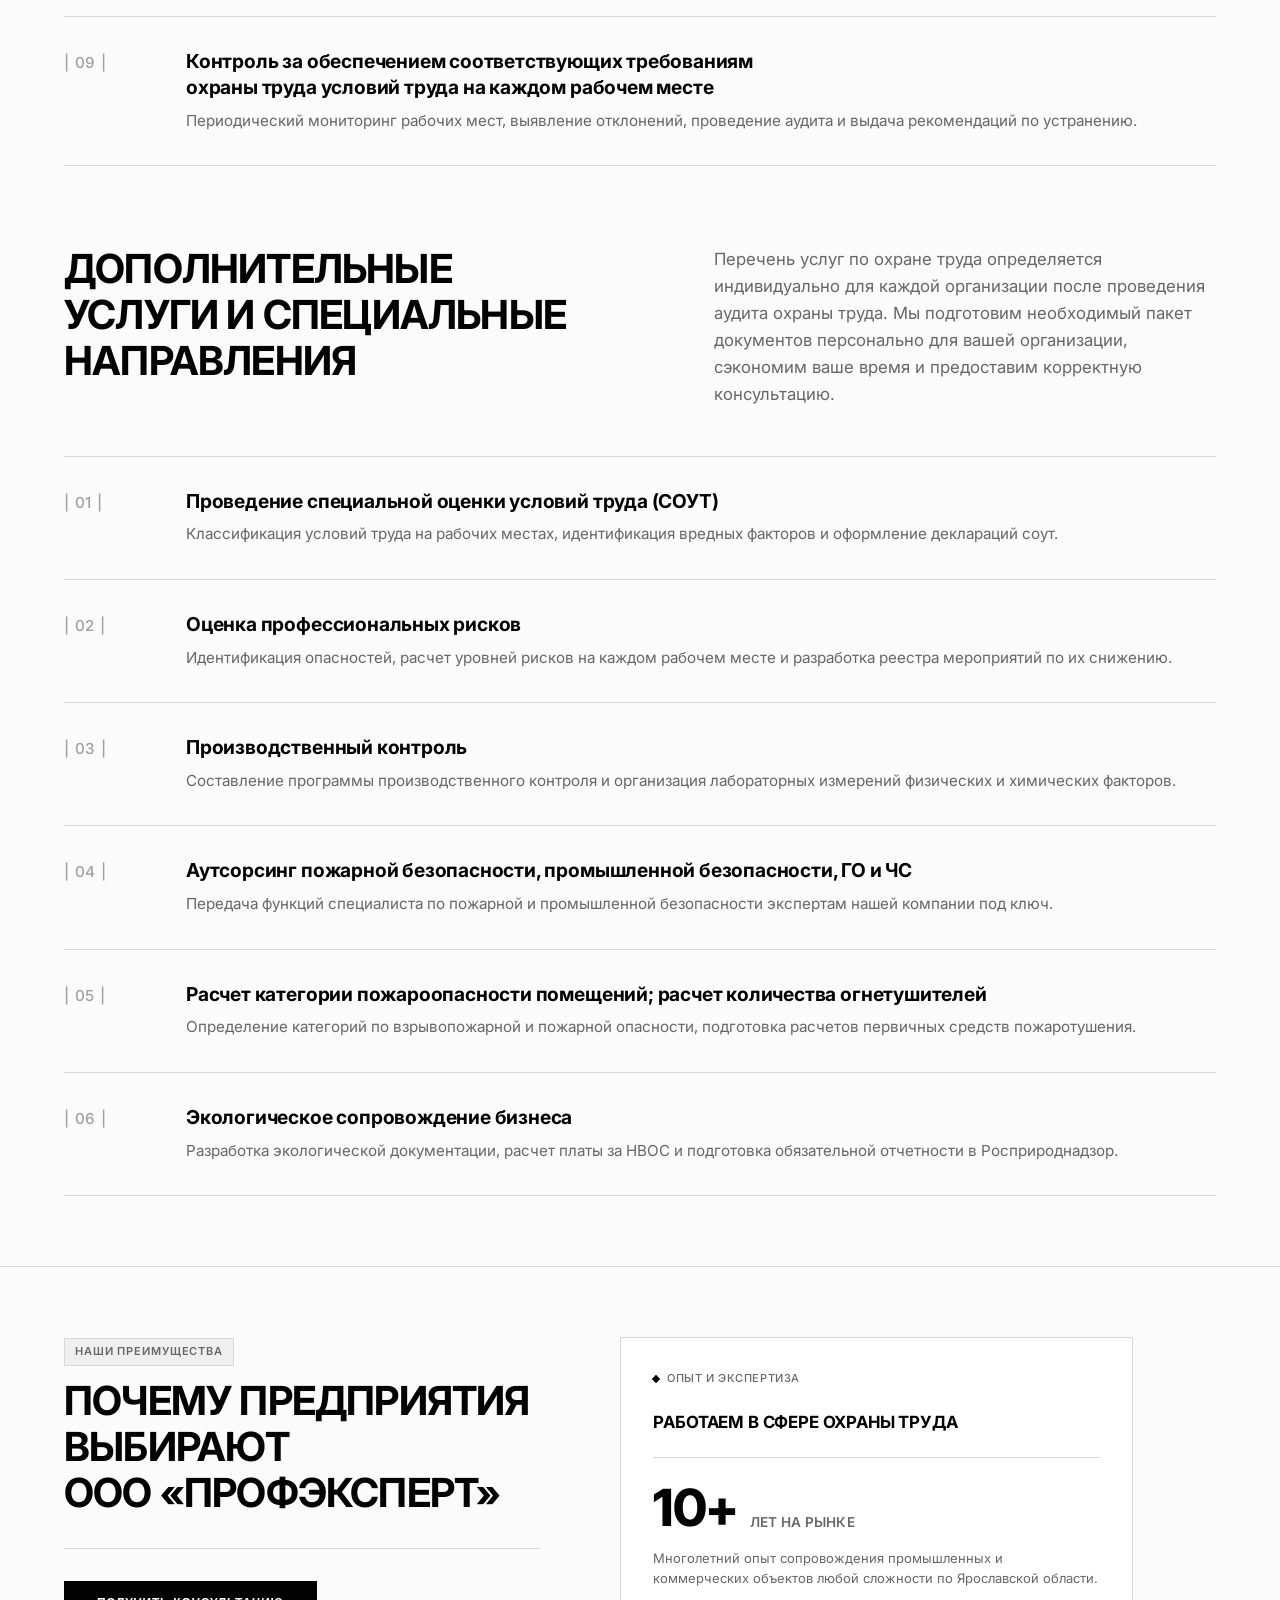
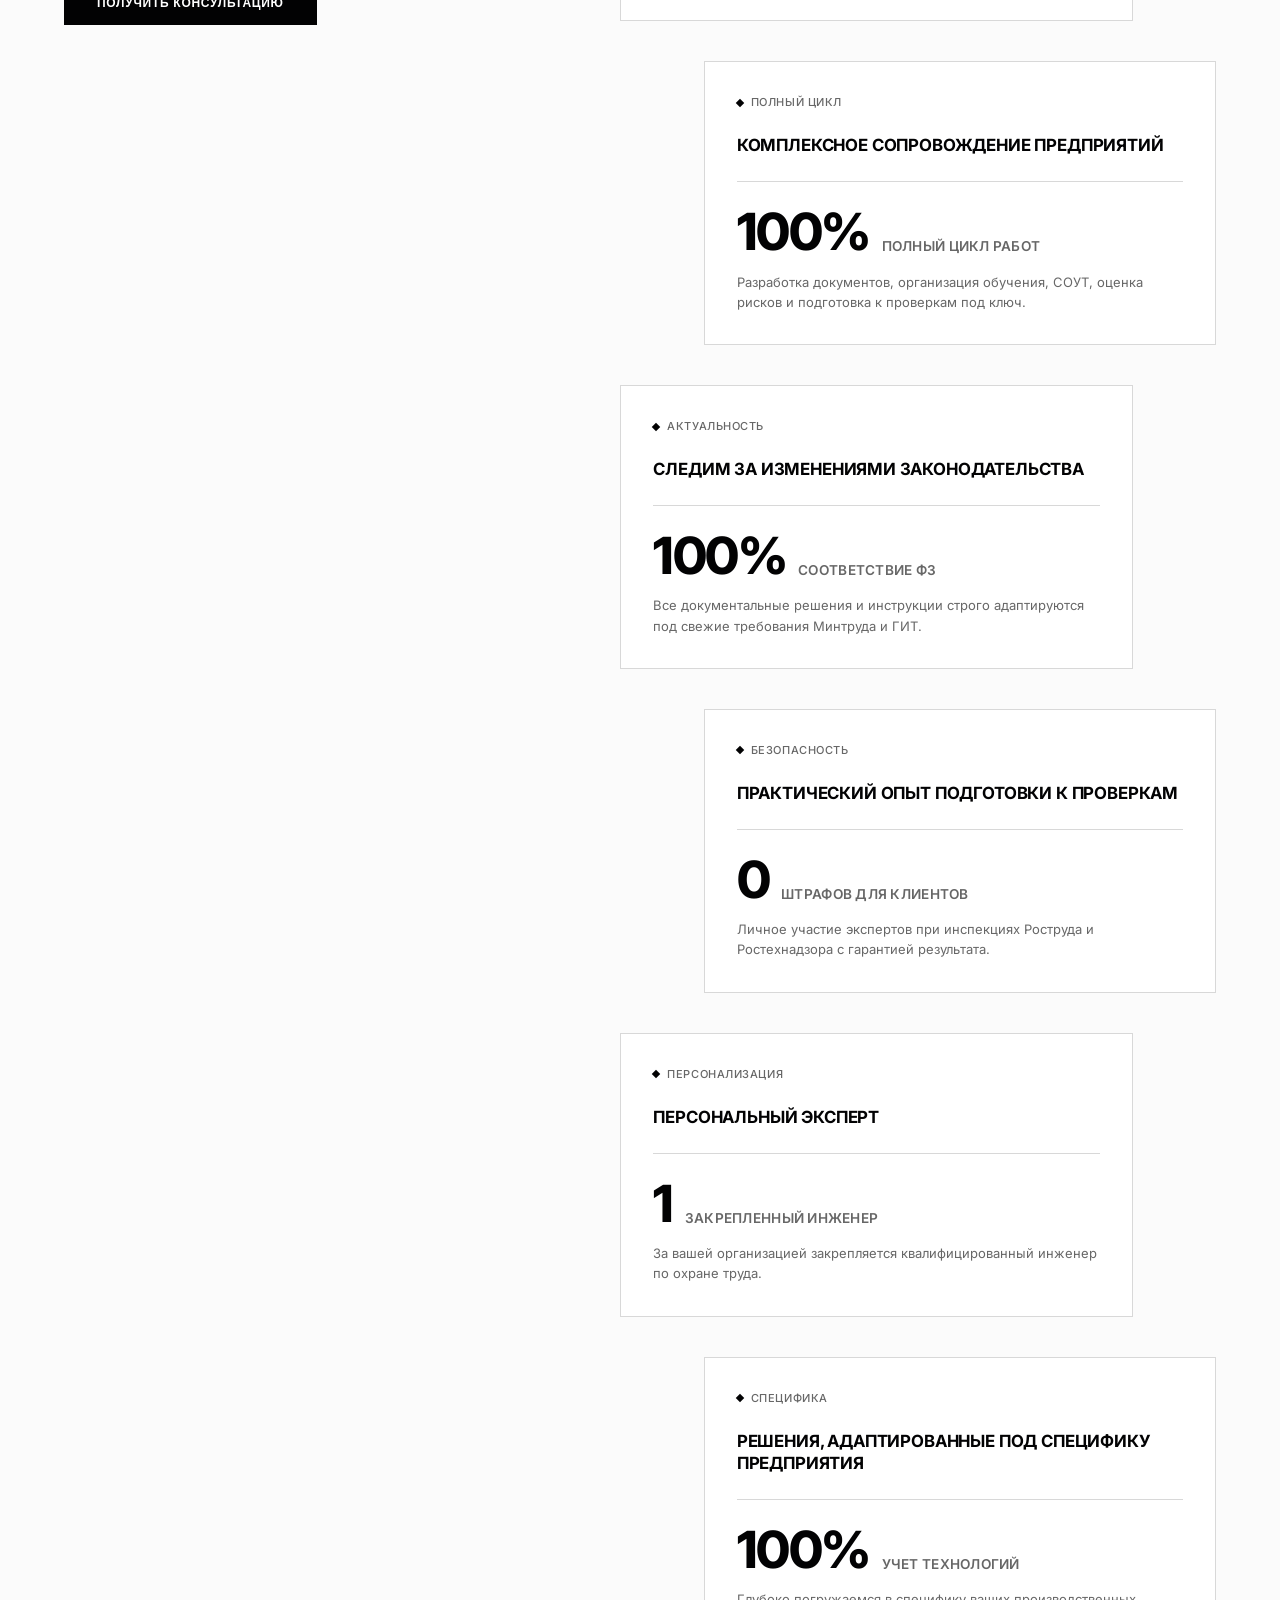
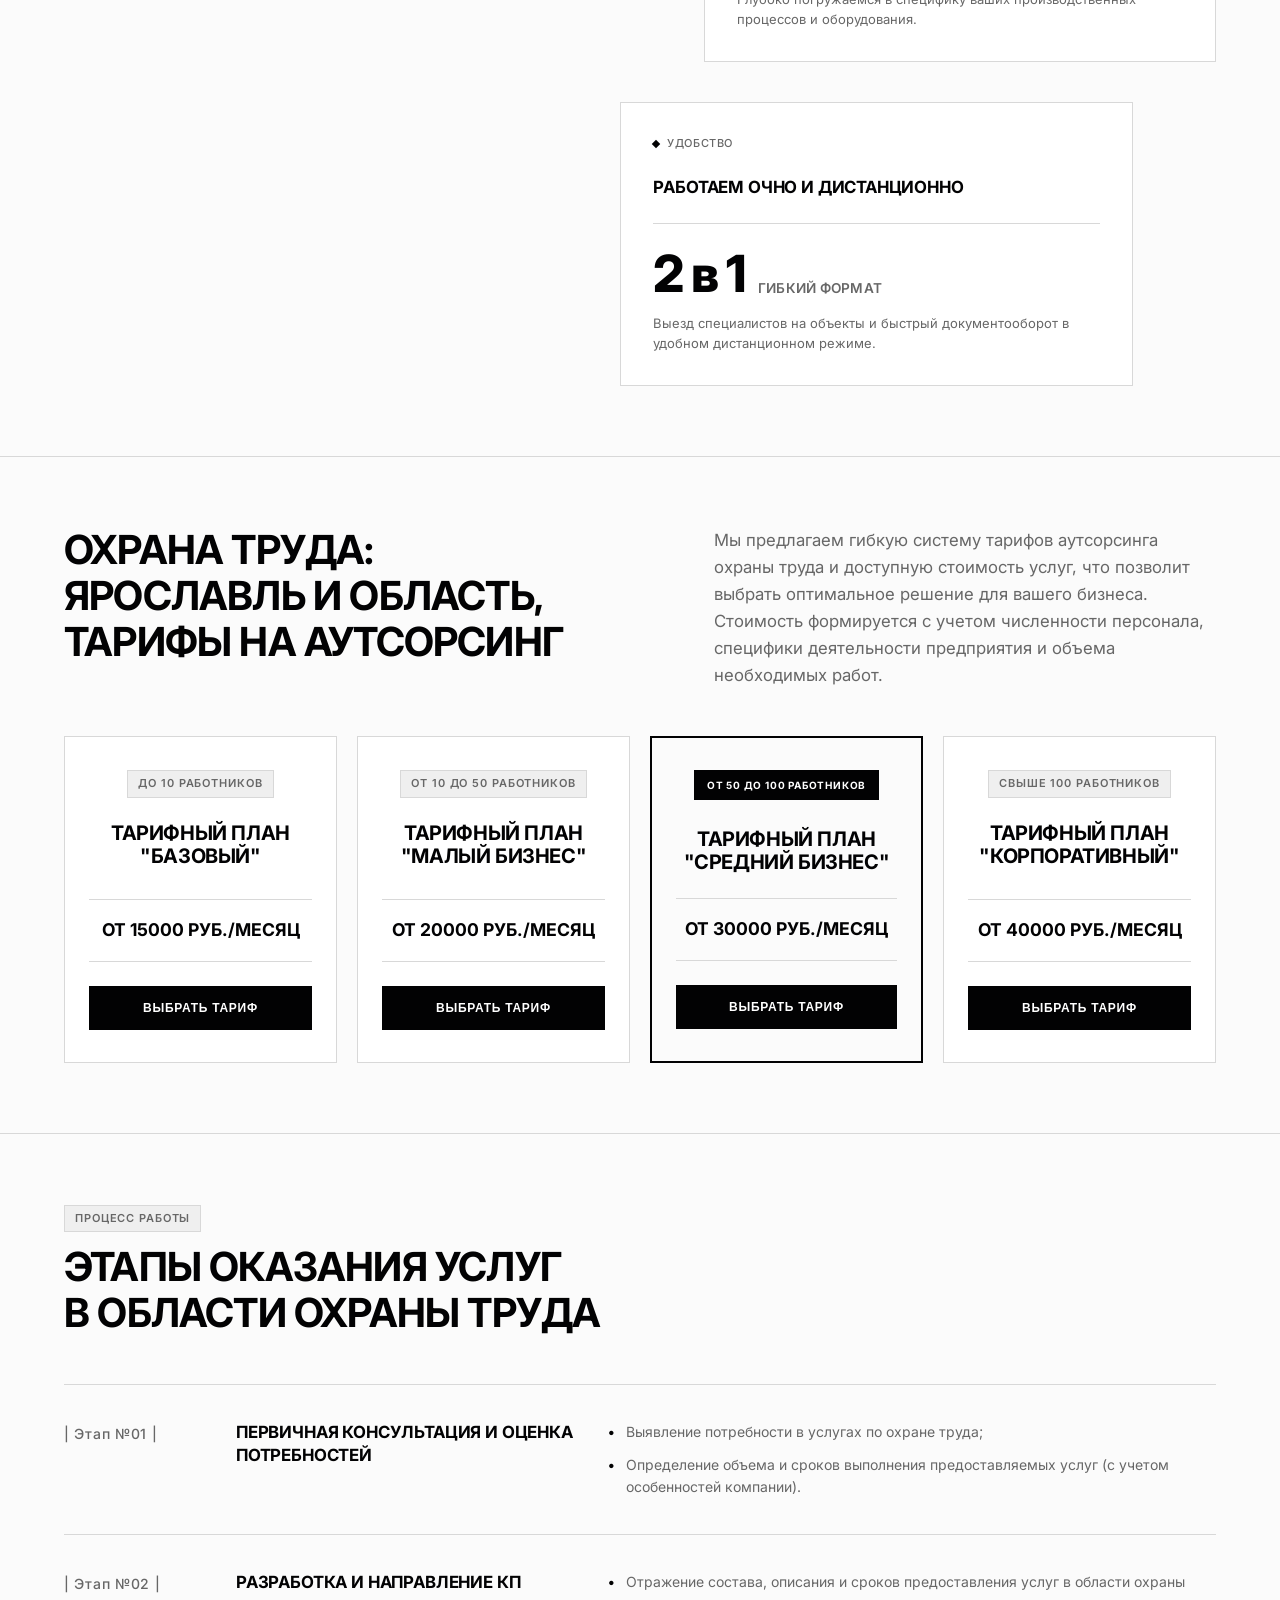
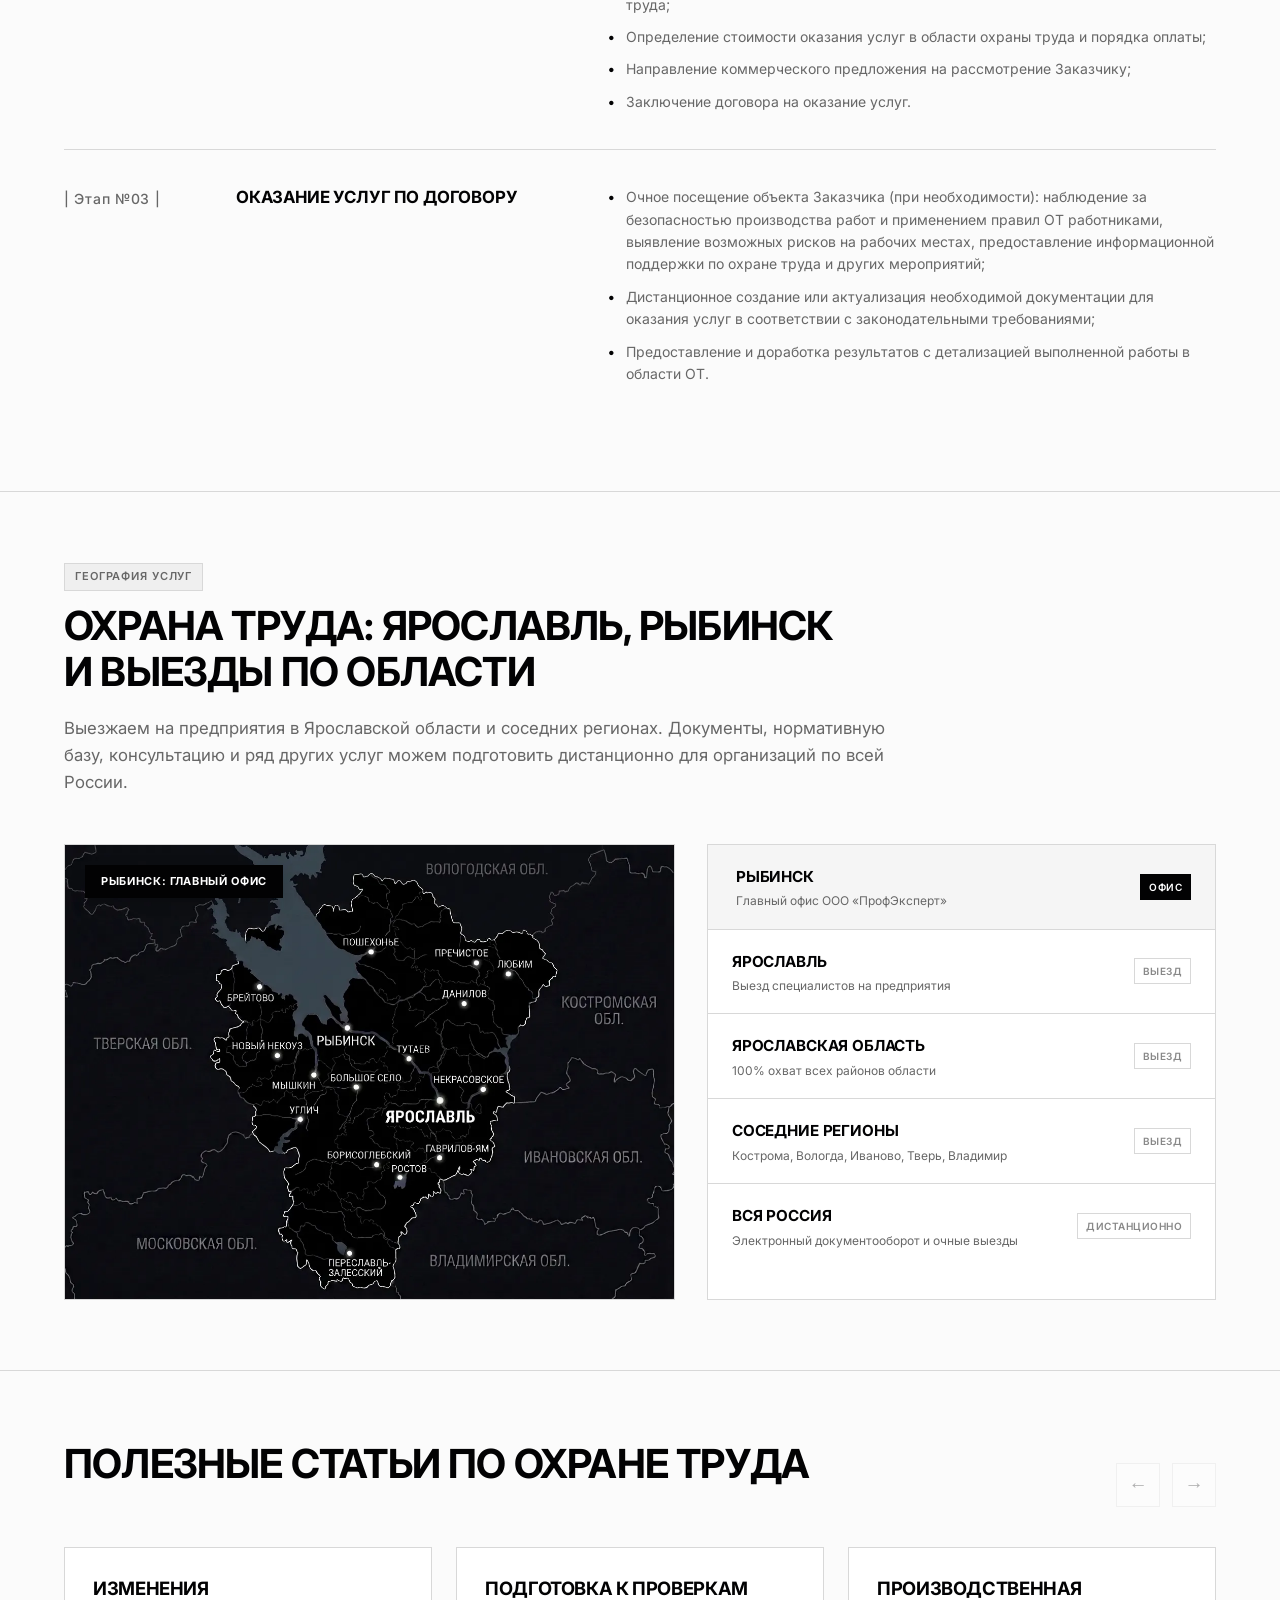
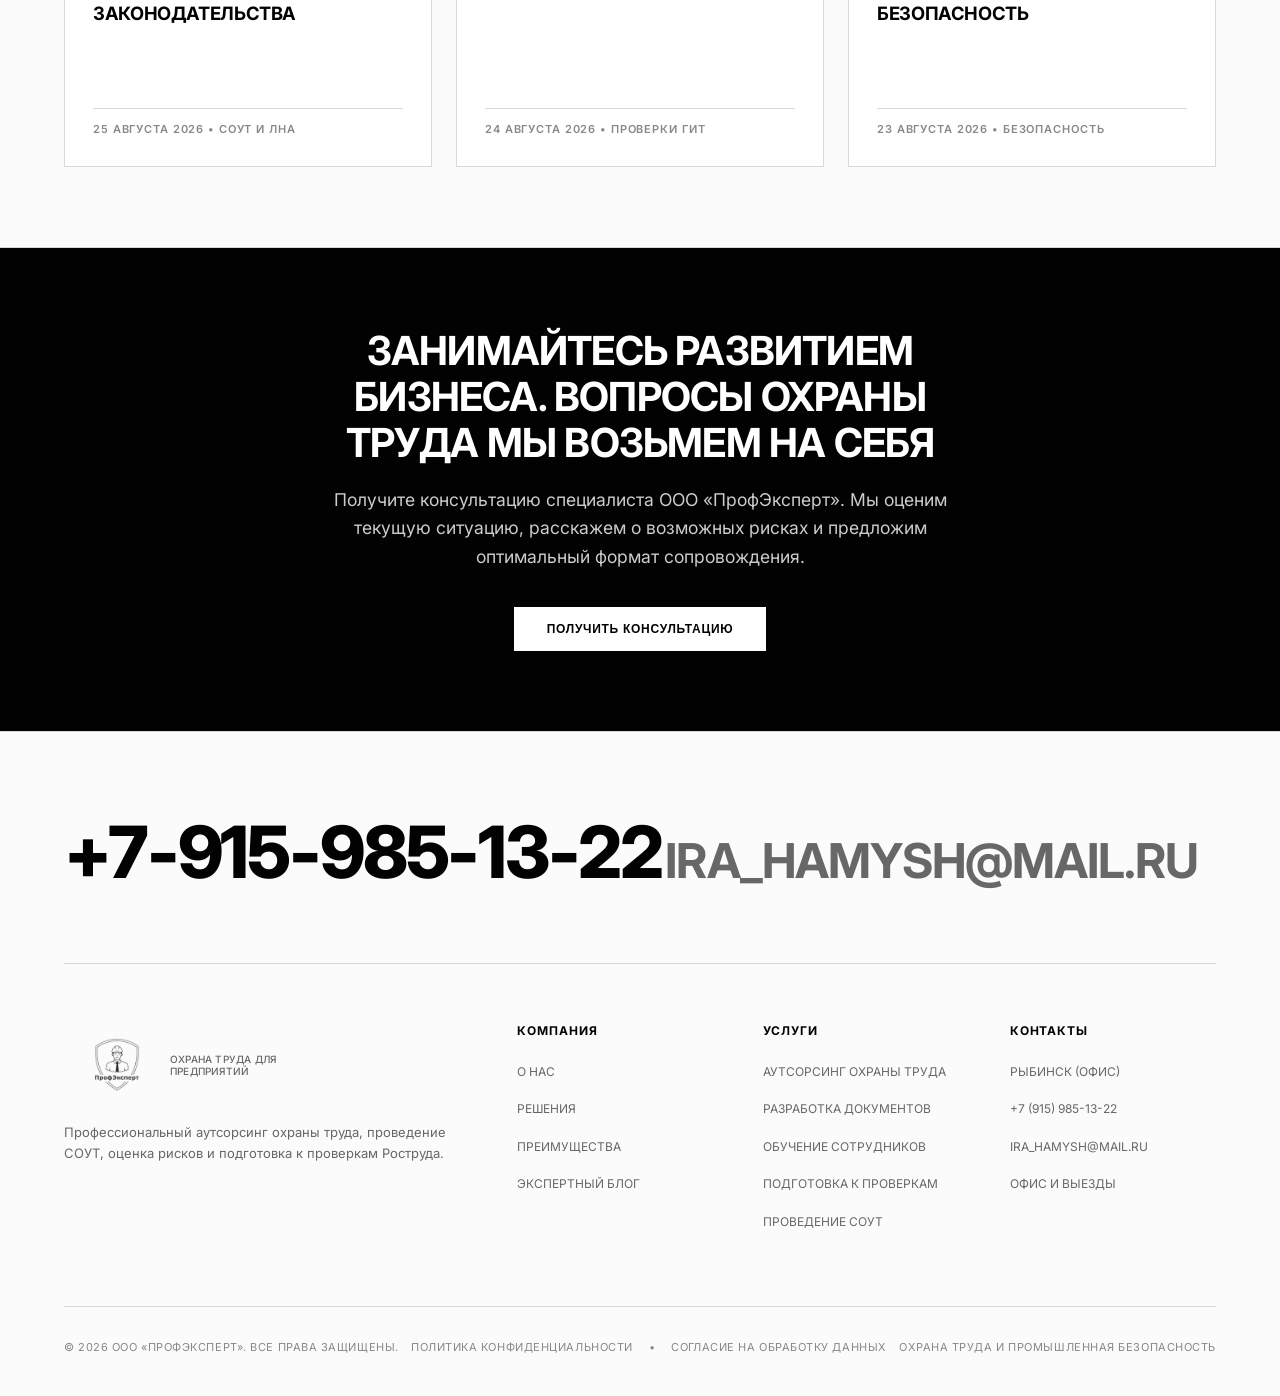
==== commit ac4db18a: "Perf: Optimize mobile speed to 95 PageSpeed (WebP, preloads, deferred analytics, Nginx HTTP2 cache)" ====
--- a/index.html
+++ b/index.html
@@ -3,11 +3,71 @@
 <head>
   <meta charset="UTF-8">
   <meta name="viewport" content="width=device-width, initial-scale=1.0">
+  <meta name="yandex-verification" content="4a06b0d5cfef1366">
   <title>Охрана труда: Ярославль и область для предприятий | ПрофЭксперт</title>
   <meta name="description" content="Охрана труда в г. Ярославль и области: аутсорсинг от 15 000 ₽/мес, СОУТ, аудит и разработка документов. Защита предприятий от штрафов ГИТ до 200 000 ₽.">
   <meta name="keywords" content="ПрофЭксперт, охрана труда Ярославль, аутсорсинг охраны труда, СОУТ, оценка рисков, аудит охраны труда, Рыбинск">
   <link rel="canonical" href="https://profekspert.site/">
+
+  <!-- Open Graph / Facebook / VK / Telegram / Max -->
+  <meta property="og:type" content="business">
+  <meta property="og:title" content="Охрана труда: Ярославль и область | ПрофЭксперт">
+  <meta property="og:description" content="Охрана труда в г. Ярославль и области: аутсорсинг от 15 000 ₽/мес, СОУТ, аудит и разработка документов. Защита предприятий от штрафов ГИТ до 200 000 ₽.">
+  <meta property="og:url" content="https://profekspert.site/">
+  <meta property="og:locale" content="ru_RU">
+  <meta property="og:site_name" content="ООО «ПрофЭксперт»">
+  <meta property="og:image" content="https://profekspert.site/assets/hero_audit_team.jpg">
+  <meta property="og:image:alt" content="Эксперты по охране труда проводят аудит на предприятии">
+
+  <!-- Open Graph / Business -->
+  <meta property="business:contact_data:locality" content="Ярославль">
+  <meta property="business:contact_data:country_name" content="Россия">
+  <meta property="business:contact_data:phone_number" content="+79159851322">
+
+  <!-- Twitter Card -->
+  <meta name="twitter:card" content="summary_large_image">
+  <meta name="twitter:title" content="Охрана труда: Ярославль и область | ПрофЭксперт">
+  <meta name="twitter:description" content="Охрана труда в г. Ярославль и области: аутсорсинг от 15 000 ₽/мес, СОУТ, аудит и разработка документов. Защита предприятий от штрафов ГИТ до 200 000 ₽.">
+  <meta name="twitter:image" content="https://profekspert.site/assets/hero_audit_team.jpg">
+  <meta name="twitter:image:alt" content="Эксперты по охране труда проводят аудит на предприятии">
+
+  <!-- Preconnect & Fonts -->
+  <link rel="preconnect" href="https://fonts.googleapis.com">
+  <link rel="preconnect" href="https://fonts.gstatic.com" crossorigin>
+  <link rel="stylesheet" href="https://fonts.googleapis.com/css2?family=Inter:wght@400;500;600;700&display=swap">
+
+  <!-- Critical Hero Image Preload for Mobile & Desktop -->
+  <link rel="preload" as="image" href="assets/hero_audit_team_mobile.webp" type="image/webp" media="(max-width: 768px)" fetchpriority="high">
+  <link rel="preload" as="image" href="assets/hero_audit_team.webp" type="image/webp" media="(min-width: 769px)" fetchpriority="high">
+
   <link rel="stylesheet" href="css/style.css">
+
+  <!-- Yandex.Metrika counter (Performance optimized: lazy init on user interaction) -->
+  <script type="text/javascript">
+    (function() {
+      var ymLoaded = false;
+      function initYM() {
+        if (ymLoaded) return;
+        ymLoaded = true;
+        (function(m,e,t,r,i,k,a){
+            m[i]=m[i]||function(){(m[i].a=m[i].a||[]).push(arguments)};
+            m[i].l=1*new Date();
+            for (var j = 0; j < document.scripts.length; j++) {if (document.scripts[j].src === r) { return; }}
+            k=e.createElement(t),a=e.getElementsByTagName(t)[0],k.async=1,k.src=r,a.parentNode.insertBefore(k,a)
+        })(window, document,'script','https://mc.yandex.ru/metrika/tag.js?id=113672774', 'ym');
+        ym(113672774, 'init', {clickmap:true, trackLinks:true, accurateTrackBounce:true, webvisor:true});
+      }
+      var events = ['scroll', 'touchstart', 'mousemove', 'keydown', 'click'];
+      function onInteraction() {
+        initYM();
+        events.forEach(function(e){ window.removeEventListener(e, onInteraction, {passive: true}); });
+      }
+      events.forEach(function(e){ window.addEventListener(e, onInteraction, {passive: true, once: true}); });
+      setTimeout(initYM, 3500);
+    })();
+  </script>
+  <noscript><div><img src="https://mc.yandex.ru/watch/113672774" style="position:absolute; left:-9999px;" alt="" /></div></noscript>
+  <!-- /Yandex.Metrika counter -->
 
   <!-- Schema.org Structured Data -->
   <script type="application/ld+json">
@@ -77,7 +137,10 @@
   <header class="header" id="header">
     <div class="container">
       <a href="#hero" class="logo" id="logoLink">
-        <img src="assets/logo_transparent.png" alt="ООО ПрофЭксперт" class="brand-logo-img">
+        <picture>
+          <source srcset="assets/logo_200.webp" type="image/webp">
+          <img src="assets/logo_200.png" alt="ООО ПрофЭксперт" class="brand-logo-img" width="82" height="82" decoding="async">
+        </picture>
         <div class="logo-text">
           <span>Охрана труда для предприятий</span>
         </div>
@@ -131,7 +194,11 @@
           </div>
 
           <div class="hero-image-wrapper">
-            <img src="assets/hero_audit_team.jpg" alt="Эксперты по охране труда проводят аудит на предприятии" class="hero-image">
+            <picture>
+              <source media="(max-width: 768px)" srcset="assets/hero_audit_team_mobile.webp" type="image/webp">
+              <source srcset="assets/hero_audit_team.webp" type="image/webp">
+              <img src="assets/hero_audit_team.jpg" alt="Эксперты по охране труда проводят аудит на предприятии" class="hero-image" width="1200" height="896" fetchpriority="high" decoding="async">
+            </picture>
           </div>
         </div>
       </div>
@@ -589,7 +656,10 @@
           <!-- Dark Vector Regional Map Image -->
           <div class="map-card-wrapper">
             <div class="map-badge-overlay" id="mapBadgeOverlay">ЯРОСЛАВСКАЯ ОБЛАСТЬ: РЫБИНСК И ЯРОСЛАВЛЬ</div>
-            <img src="assets/yaroslavl_oblast_dark_map.jpg" alt="Карта Ярославской области — ООО ПрофЭксперт" class="regions-map-img">
+            <picture>
+              <source srcset="assets/yaroslavl_oblast_dark_map.webp" type="image/webp">
+              <img src="assets/yaroslavl_oblast_dark_map.jpg" alt="Карта Ярославской области — ООО ПрофЭксперт" class="regions-map-img" width="1200" height="896" loading="lazy" decoding="async">
+            </picture>
           </div>
 
           <!-- Interactive List -->
@@ -710,7 +780,10 @@
       <div class="footer-nav-grid">
         <div>
           <div class="logo" style="margin-bottom: 16px;">
-            <img src="assets/logo_transparent.png" alt="ООО ПрофЭксперт" class="brand-logo-img">
+            <picture>
+              <source srcset="assets/logo_200.webp" type="image/webp">
+              <img src="assets/logo_200.png" alt="ООО ПрофЭксперт" class="brand-logo-img" width="82" height="82" loading="lazy" decoding="async">
+            </picture>
             <div class="logo-text">
               <span>Охрана труда для предприятий</span>
             </div>
@@ -814,7 +887,7 @@
     </div>
   </div>
 
-  <script src="js/smoothscroll.min.js"></script>
-  <script src="js/app.js"></script>
+  <script src="js/smoothscroll.min.js" defer></script>
+  <script src="js/app.js" defer></script>
 </body>
 </html>
--- a/css/style.css
+++ b/css/style.css
@@ -1,8 +1,13 @@
-@import url('https://fonts.googleapis.com/css2?family=Inter:wght@300;400;500;600;700&display=swap');
-
 /* ==========================================================================
    IZOMETRY DESIGN SYSTEM FOR PROFEXPERT
    ========================================================================== */
+
+/* Modern picture container resets for zero CLS */
+.logo picture,
+.hero-image-wrapper picture,
+.map-card-wrapper picture {
+  display: contents;
+}
 
 :root {
   /* Colors */
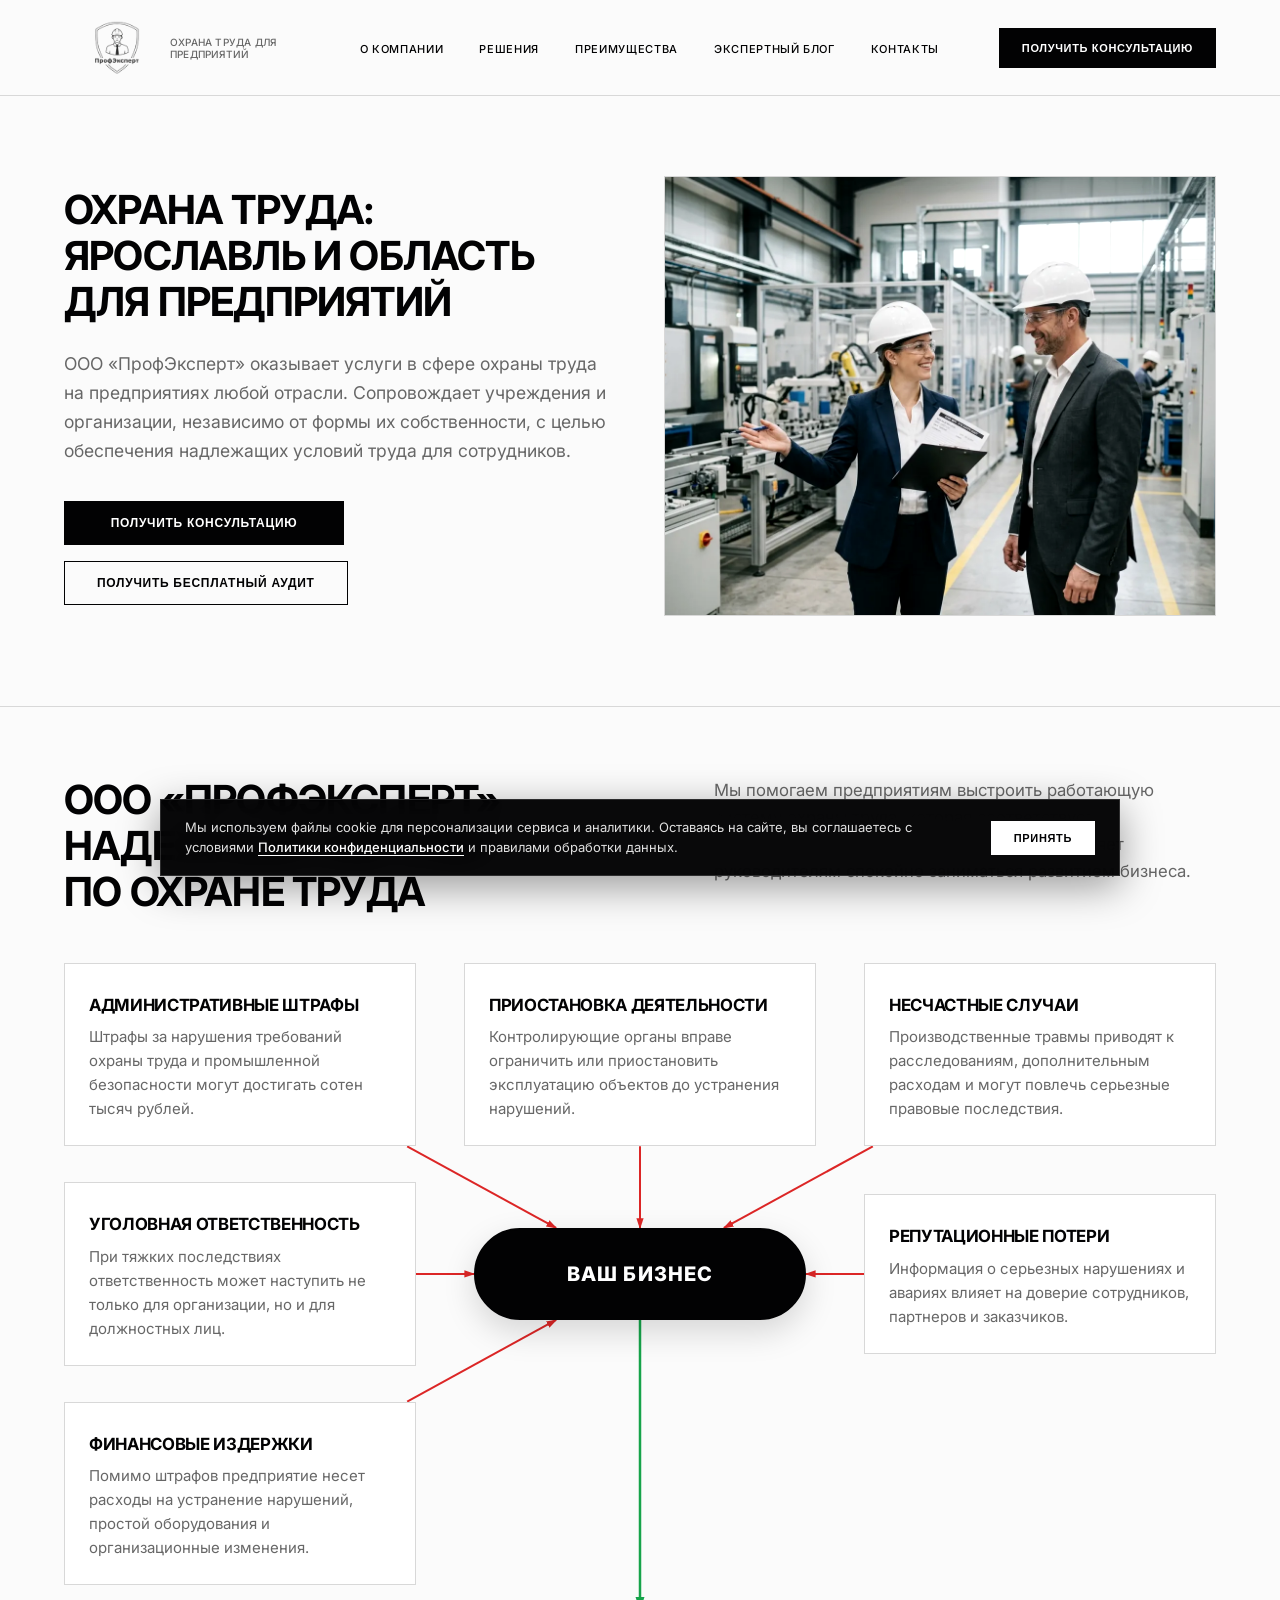
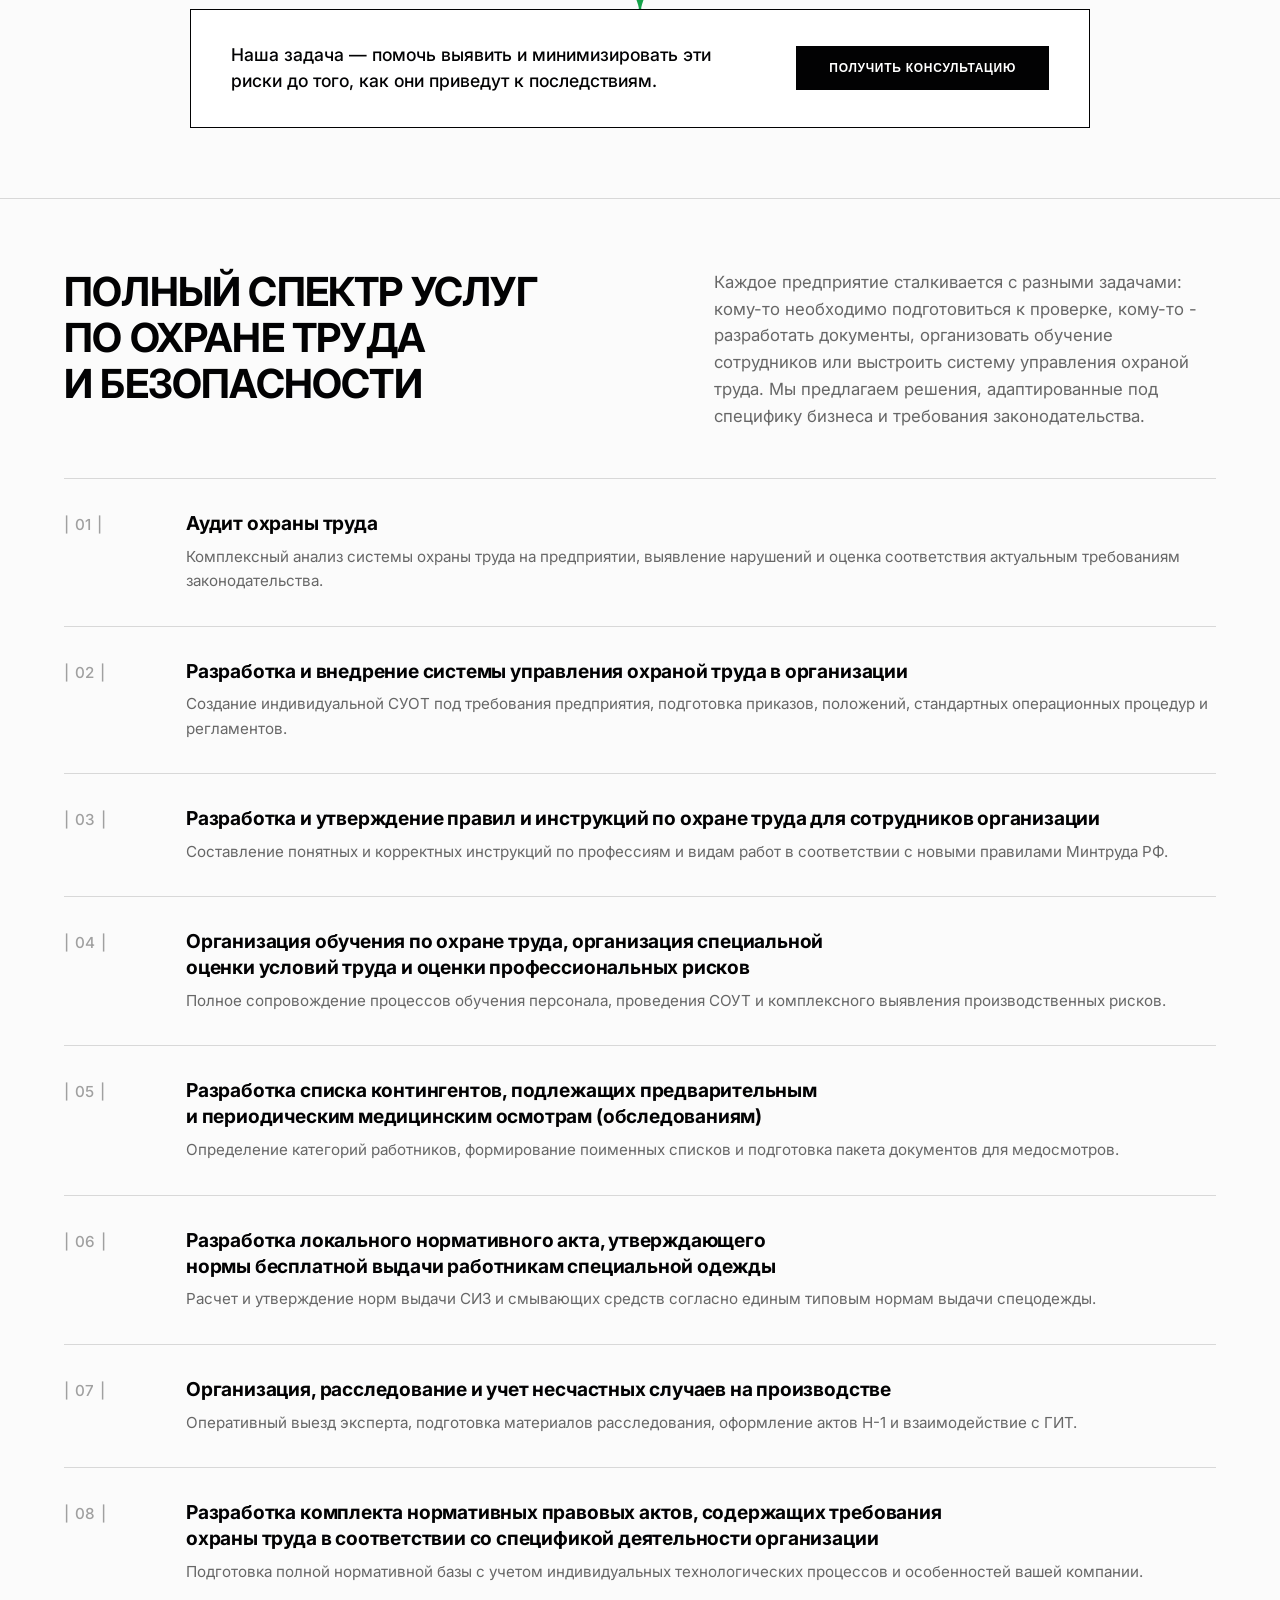
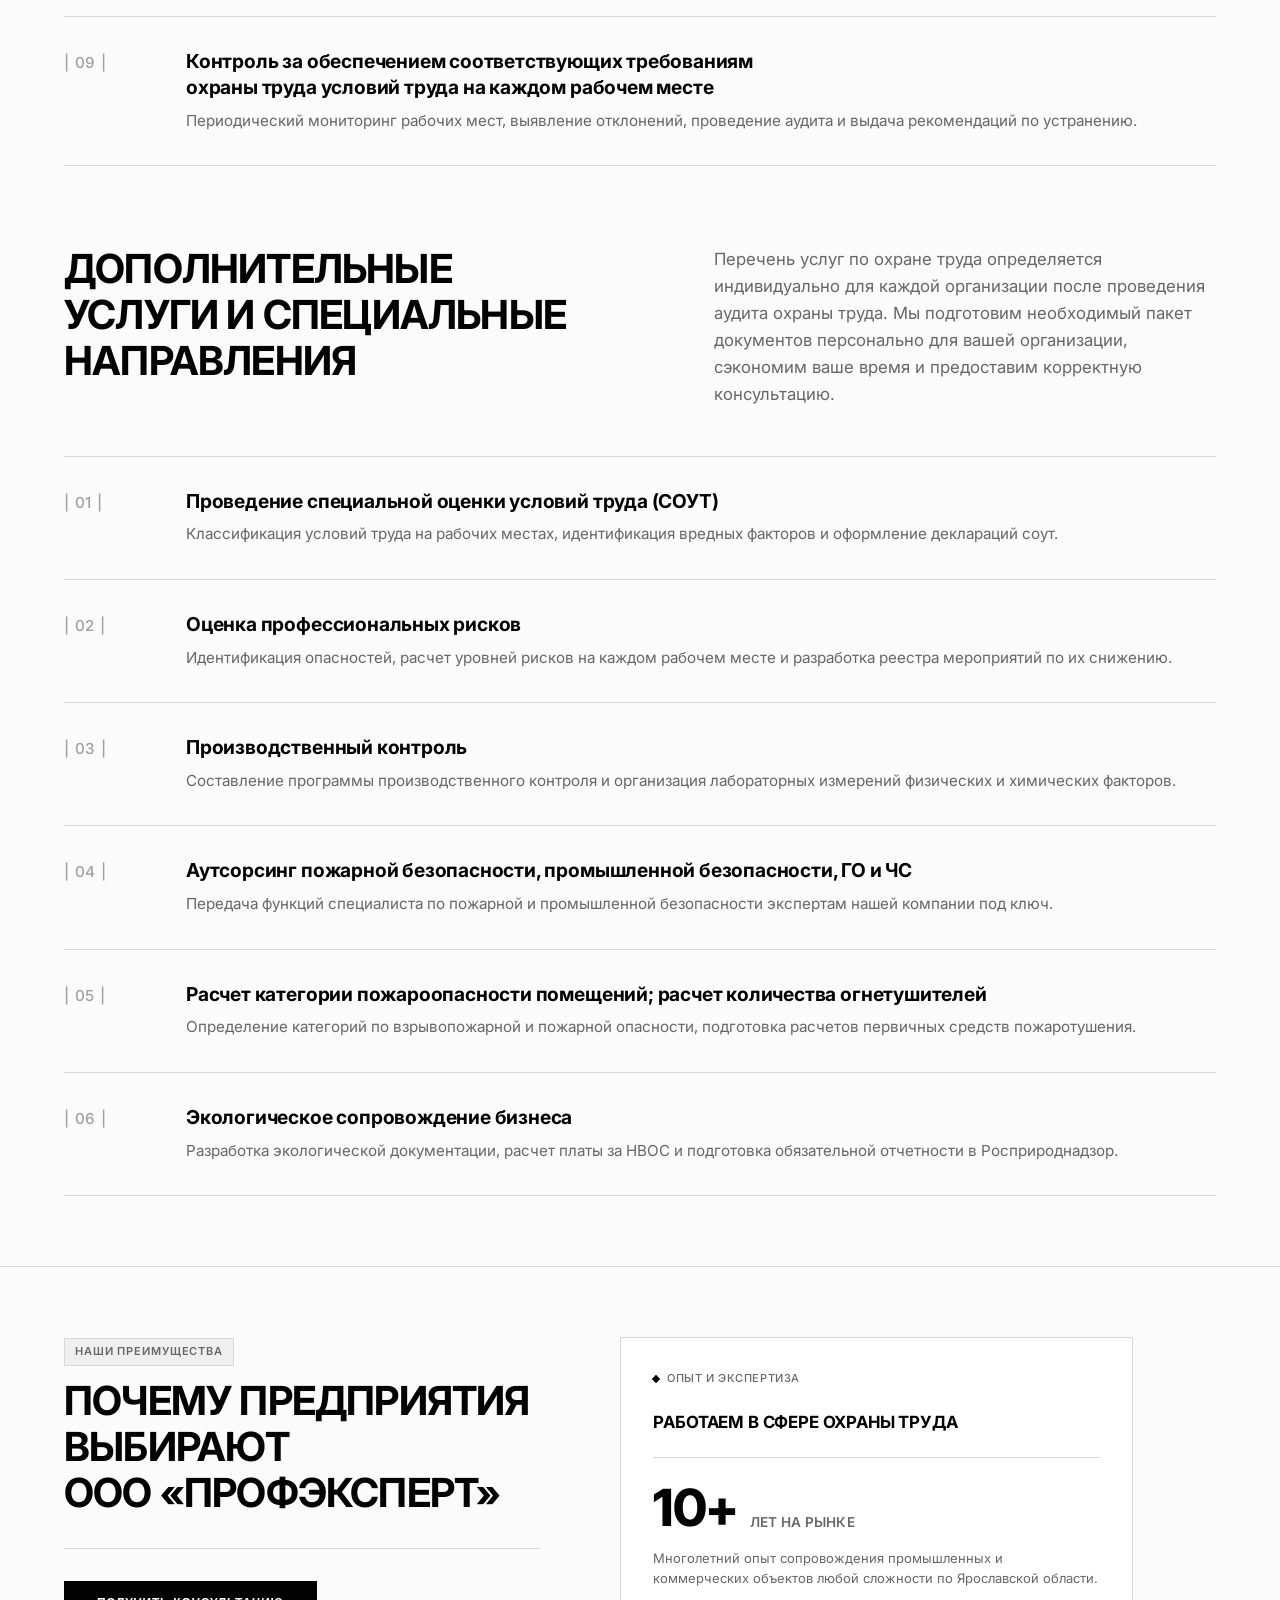
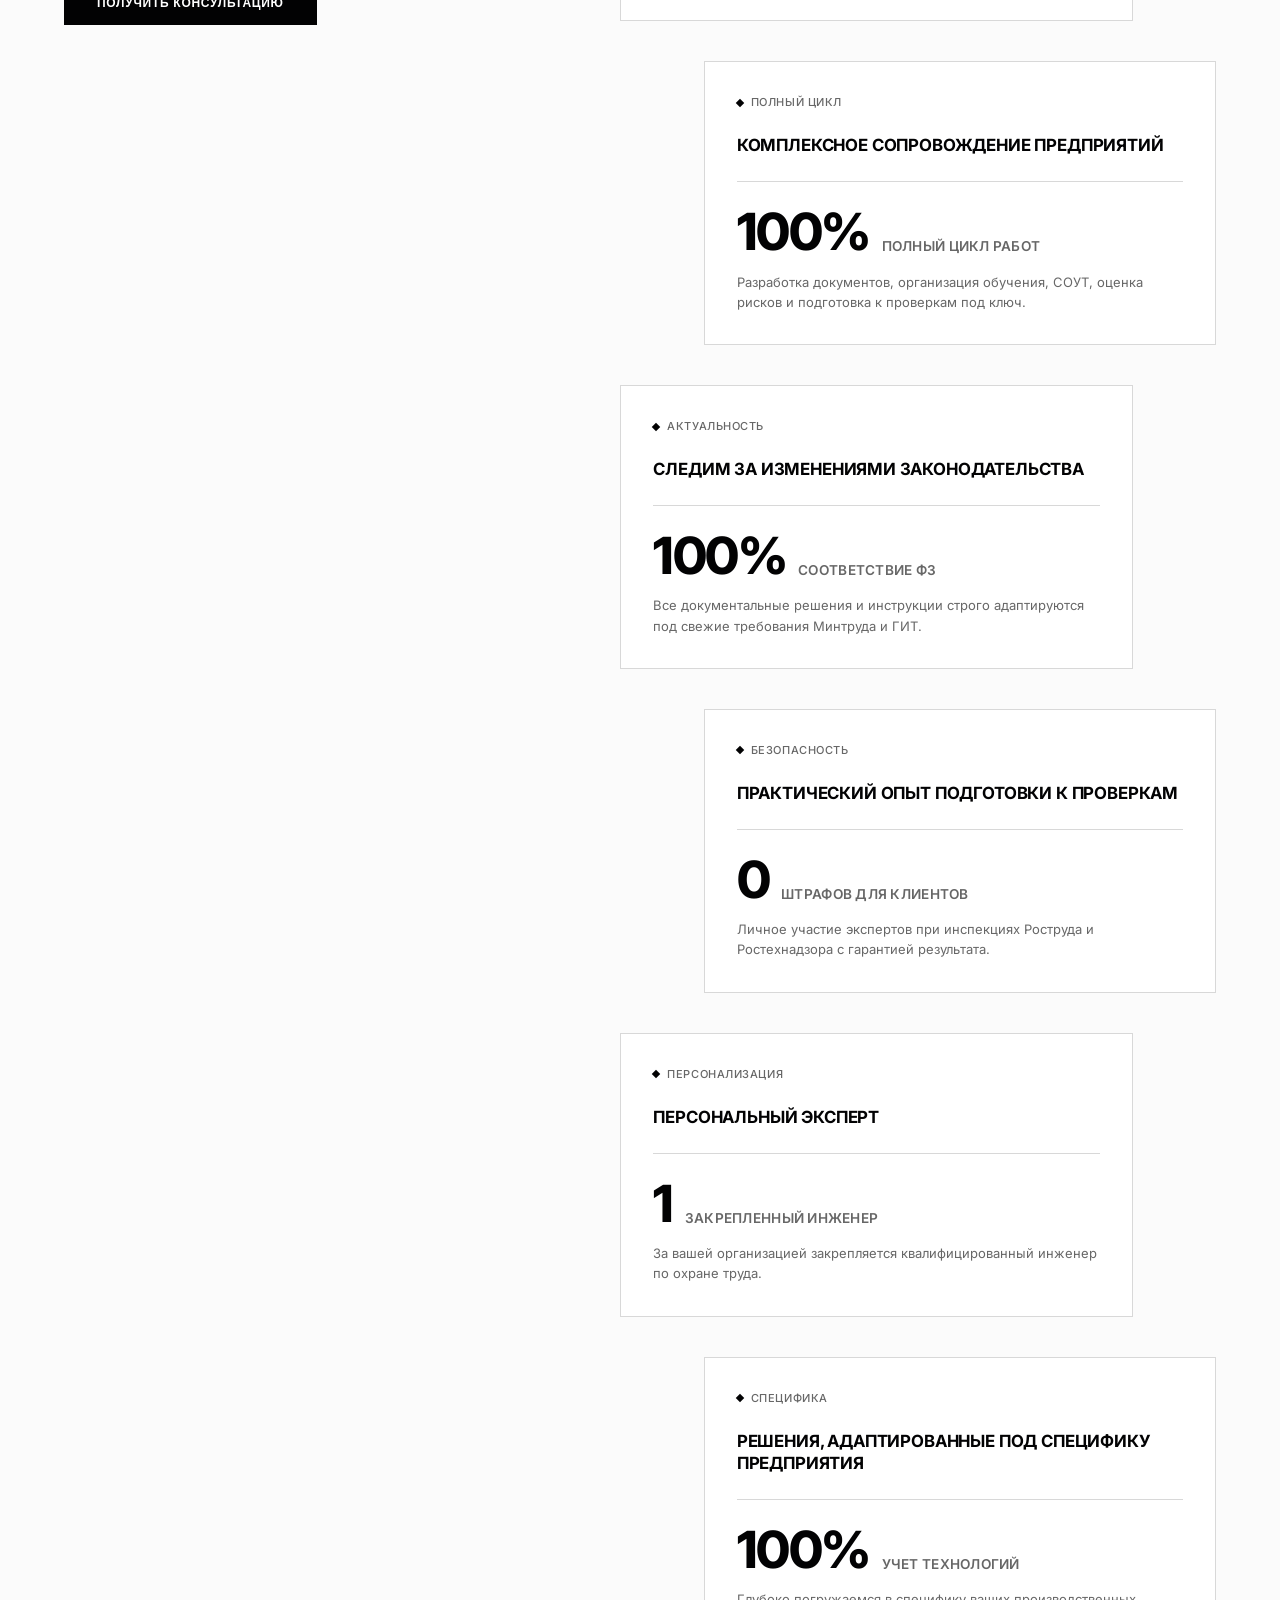
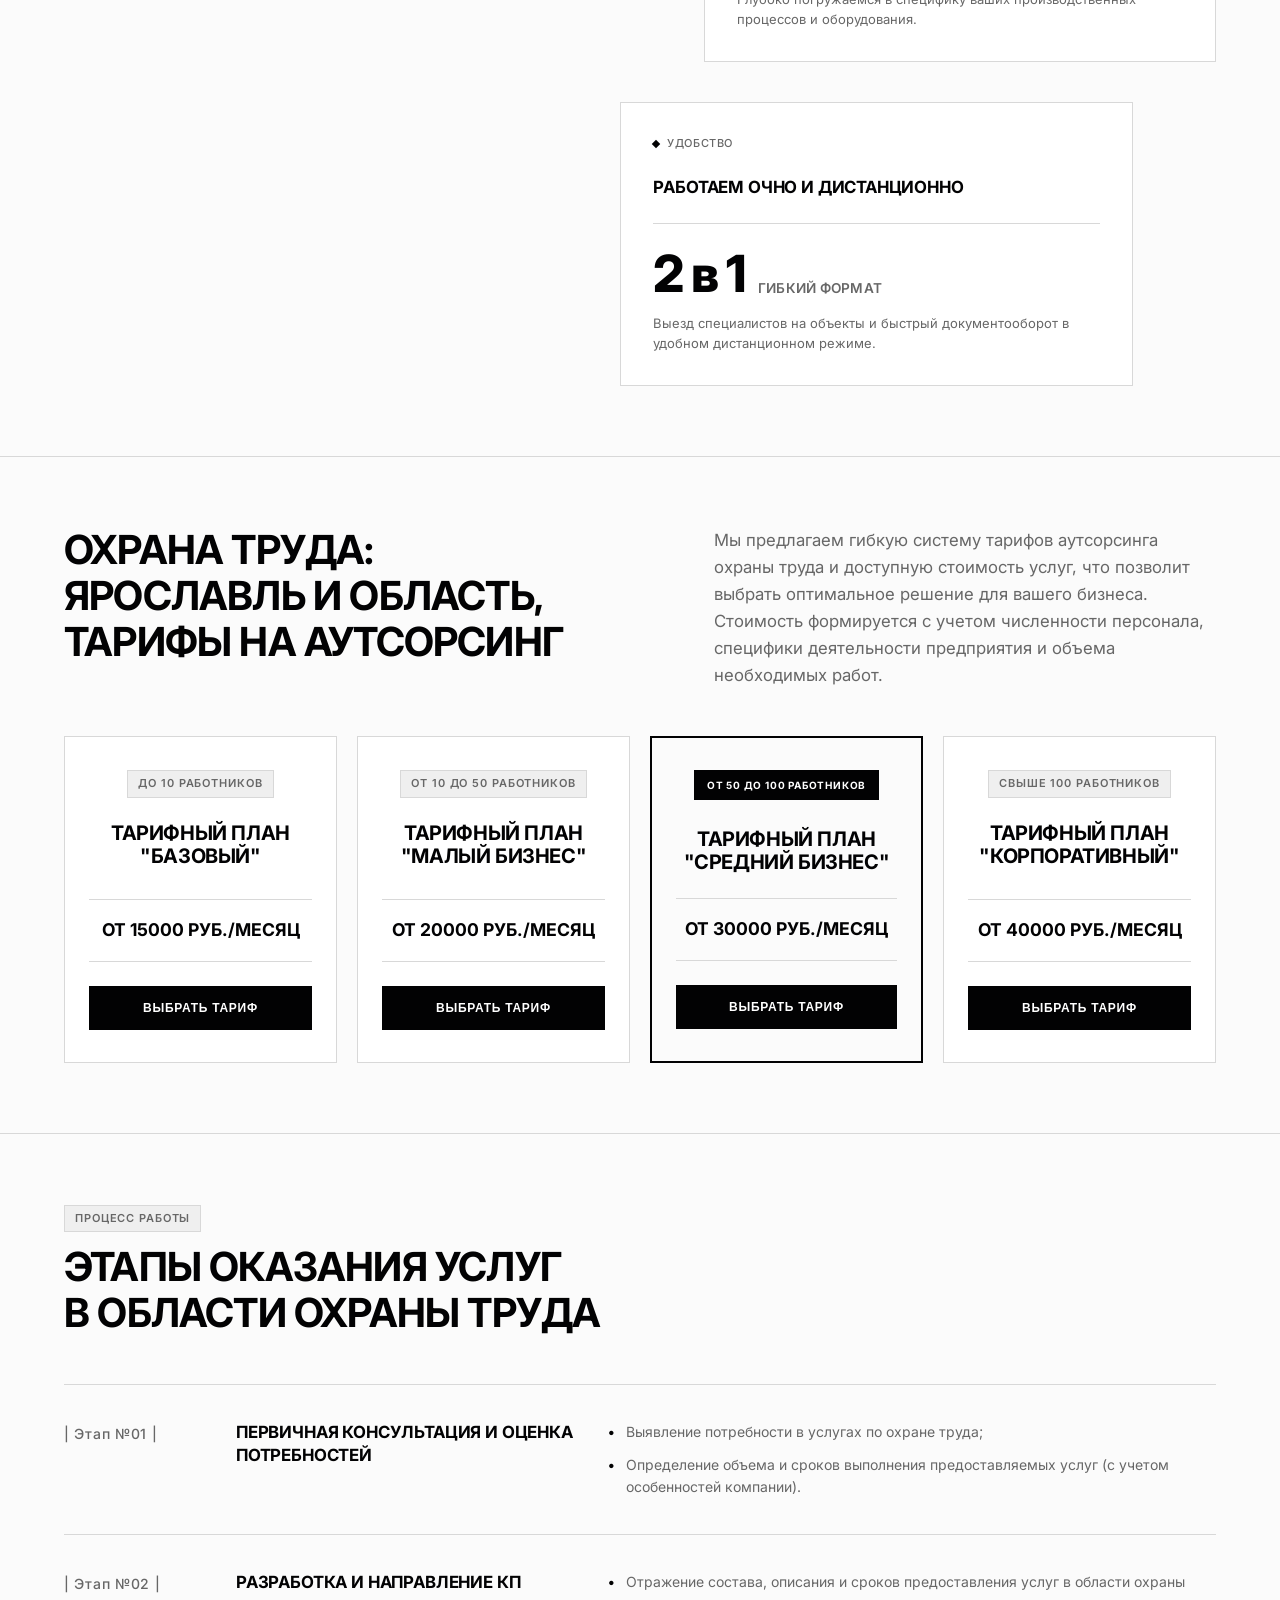
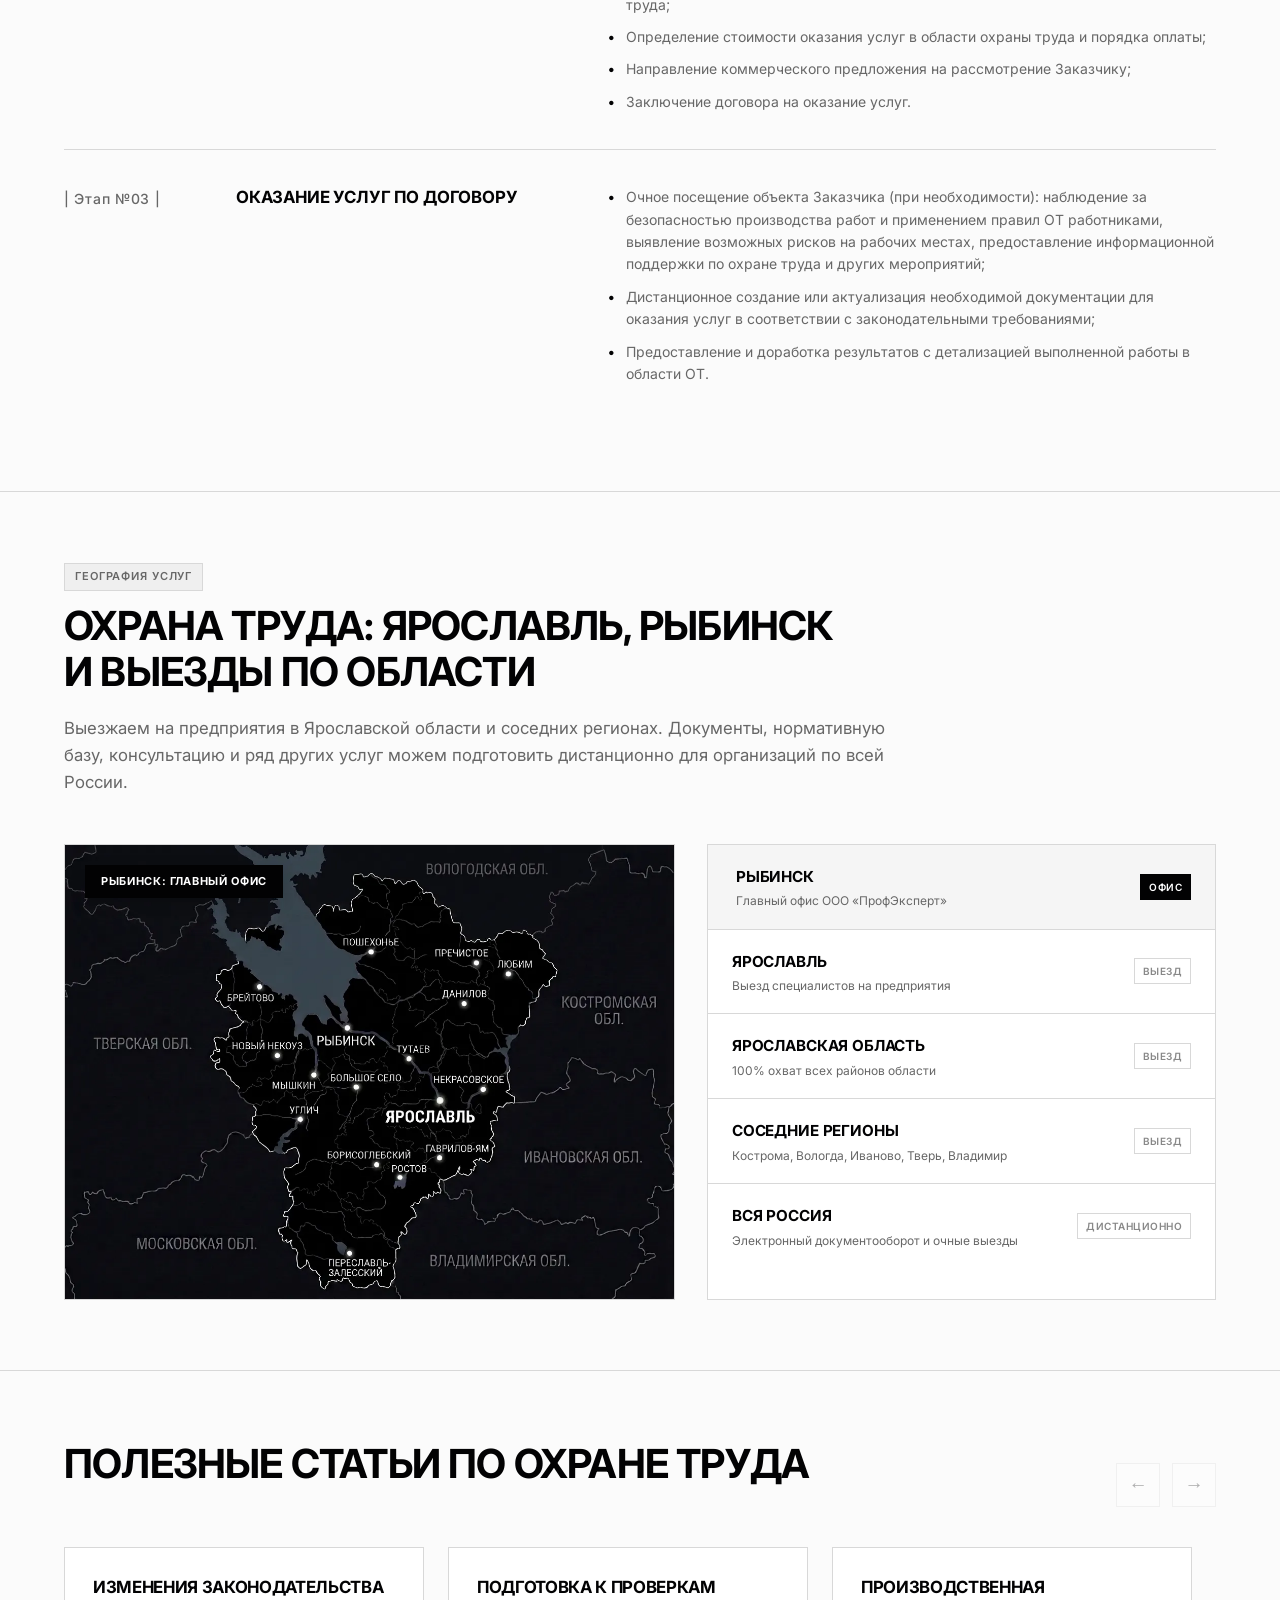
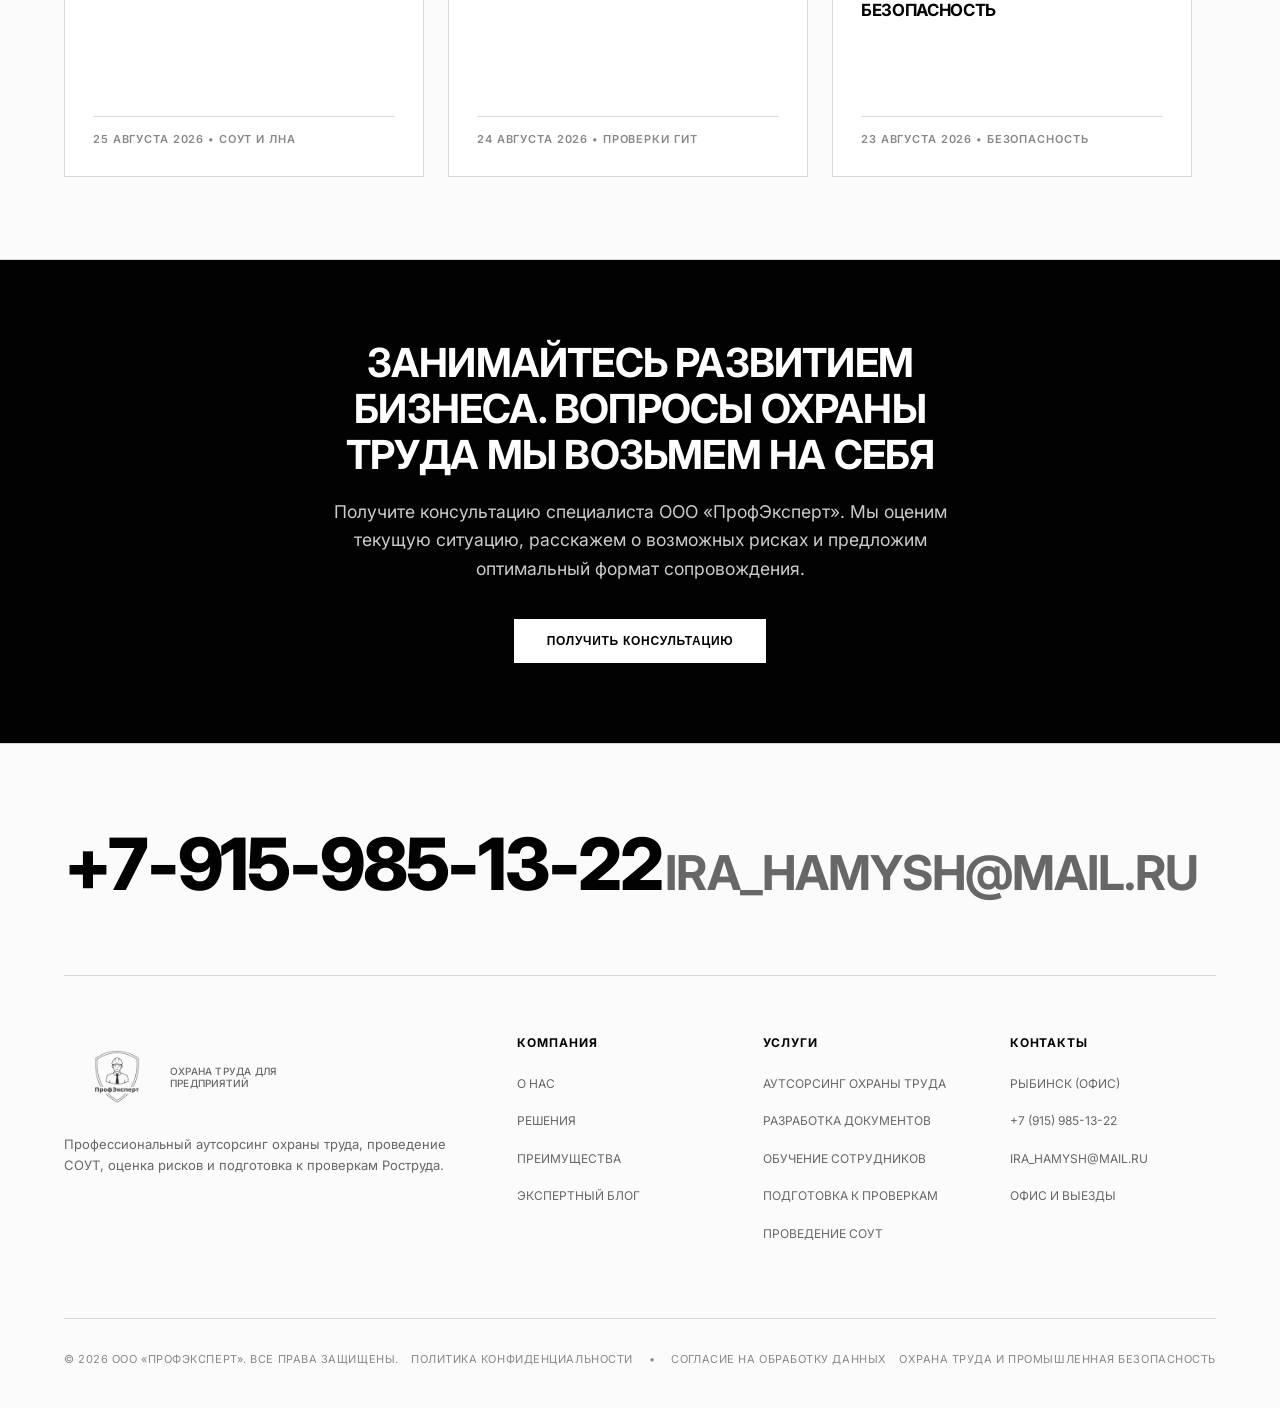
==== commit 45ef1b14: "Feat(seo): Add Google Search Console verification meta tag" ====
--- a/index.html
+++ b/index.html
@@ -4,6 +4,7 @@
   <meta charset="UTF-8">
   <meta name="viewport" content="width=device-width, initial-scale=1.0">
   <meta name="yandex-verification" content="4a06b0d5cfef1366">
+  <meta name="google-site-verification" content="_cCmrDaQgKqkANZ-pQ92Tngfg3vlr5xyXw17aiK3BGc">
   <title>Охрана труда: Ярославль и область для предприятий | ПрофЭксперт</title>
   <meta name="description" content="Охрана труда в г. Ярославль и области: аутсорсинг от 15 000 ₽/мес, СОУТ, аудит и разработка документов. Защита предприятий от штрафов ГИТ до 200 000 ₽.">
   <meta name="keywords" content="ПрофЭксперт, охрана труда Ярославль, аутсорсинг охраны труда, СОУТ, оценка рисков, аудит охраны труда, Рыбинск">
--- a/css/style.css
+++ b/css/style.css
@@ -1,10 +1,15 @@
 /* ==========================================================================
+
    IZOMETRY DESIGN SYSTEM FOR PROFEXPERT
+
    ========================================================================== */
 
 /* Modern picture container resets for zero CLS */
+
 .logo picture,
+
 .hero-image-wrapper picture,
+
 .map-card-wrapper picture {
   display: contents;
 }
@@ -19,26 +24,21 @@
   --color-bg-alt: #efefef;
   --color-border: #d8d8d8;
   --color-hover: #7f7f7f;
-
   /* Buttons & CTAs */
   --btn-bg: #020203;
   --btn-text: #ffffff;
   --btn-radius: 0px;
-
   /* Typography */
   --font-base: 'Inter', -apple-system, BlinkMacSystemFont, 'Segoe UI', Roboto, sans-serif;
-  
   --font-size-h1: clamp(1.6rem, 3.2vw, 2.5rem);
   --font-size-h2: clamp(1.6rem, 3.2vw, 2.5rem);
   --font-size-h3: clamp(1.2rem, 2vw, 1.5rem);
   --font-size-body: 0.9375rem; /* 15px */
   --font-size-small: 0.75rem; /* 12px */
   --font-size-tiny: 0.6875rem; /* 11px */
-
   /* Layout */
   --container-max-width: 1200px;
   --header-height: 96px;
-
   /* Transitions & Shadows */
   --transition-fast: 0.2s ease;
   --transition-medium: 0.3s ease;
@@ -46,6 +46,7 @@
 }
 
 /* Base resets */
+
 *, *::before, *::after {
   box-sizing: border-box;
   margin: 0;
@@ -69,6 +70,7 @@
 }
 
 /* Layout Container */
+
 .container {
   width: 100%;
   max-width: var(--container-max-width);
@@ -77,6 +79,7 @@
 }
 
 /* Typography Rules (Izometry Uppercase Architectural Style) */
+
 h1, h2, h3, h4 {
   font-family: var(--font-base);
   color: var(--color-primary);
@@ -126,6 +129,7 @@
 }
 
 /* Badges & Tags */
+
 .badge {
   display: inline-block;
   padding: 4px 10px;
@@ -147,6 +151,7 @@
 }
 
 /* Buttons */
+
 .btn {
   display: inline-flex;
   align-items: center;
@@ -208,6 +213,7 @@
 }
 
 /* Section Wrapper */
+
 .section {
   padding: 70px 0;
   border-bottom: 1px solid var(--color-border);
@@ -224,7 +230,9 @@
 }
 
 /* ==========================================================================
+
    HEADER & NAVIGATION BAR (IZOMETRY ARCHITECTURAL REFINED)
+
    ========================================================================== */
 
 .header {
@@ -323,6 +331,7 @@
 }
 
 /* Mobile Hamburger Toggle */
+
 .mobile-toggle {
   display: none;
   background: none;
@@ -343,7 +352,9 @@
 }
 
 /* ==========================================================================
+
    HERO SECTION
+
    ========================================================================== */
 
 .hero {
@@ -394,7 +405,9 @@
 }
 
 /* ==========================================================================
+
    ABOUT & RISKS SECTION (DIAGRAM LAYOUT)
+
    ========================================================================== */
 
 .section-header-split {
@@ -416,6 +429,7 @@
 }
 
 /* Diagram Layout Container */
+
 .risks-diagram-container {
   position: relative;
   width: 100%;
@@ -433,6 +447,7 @@
 }
 
 /* SVG Arrowheads and connecting lines animation */
+
 #arrowhead-red path {
   opacity: 0;
   transition: opacity 0.35s ease 2.7s;
@@ -444,6 +459,7 @@
 }
 
 .risks-diagram-container.animated #arrowhead-red path,
+
 .risks-diagram-container.animated #arrowhead-green path {
   opacity: 1;
 }
@@ -510,6 +526,7 @@
 }
 
 /* Central Core Node */
+
 .diagram-core-node {
   display: flex;
   align-items: center;
@@ -541,6 +558,7 @@
 }
 
 /* Bottom summary box */
+
 .diagram-bottom-wrapper {
   margin-top: 24px;
   display: flex;
@@ -557,9 +575,13 @@
 }
 
 @keyframes bounceDown {
+
   0%, 20%, 50%, 80%, 100% { transform: translateY(0); }
+
   40% { transform: translateY(6px); }
+
   60% { transform: translateY(3px); }
+
 }
 
 .diagram-summary-card {
@@ -587,7 +609,9 @@
 }
 
 /* ==========================================================================
+
    SERVICES SECTION (IZOMETRY ROW LIST LAYOUT)
+
    ========================================================================== */
 
 .services-list-container {
@@ -664,22 +688,27 @@
 }
 
 /* Responsive adjustment for service row */
+
 @media (max-width: 768px) {
+
   .service-row-item {
-    grid-template-columns: 60px 1fr;
-    gap: 16px;
-    padding: 24px 0;
-  }
+  grid-template-columns: 60px 1fr;
+  gap: 16px;
+  padding: 24px 0;
+}
 
   .service-row-action {
-    grid-column: 2;
-    text-align: left;
-    margin-top: 12px;
-  }
+  grid-column: 2;
+  text-align: left;
+  margin-top: 12px;
+}
+
 }
 
 /* ==========================================================================
+
    INDUSTRY SOLUTIONS SECTION (CONCEPT 2 - STRICT MATHEMATICAL GRID ALIGNMENT)
+
    ========================================================================== */
 
 .industry-grid-concept {
@@ -781,33 +810,39 @@
 }
 
 @media (max-width: 1024px) {
+
   .industry-grid-concept {
-    grid-template-columns: repeat(2, 1fr);
-  }
+  grid-template-columns: repeat(2, 1fr);
+}
 
   .industry-card-concept:nth-child(2) {
-    border-right: none;
-  }
+  border-right: none;
+}
 
   .industry-card-concept {
-    border-bottom: 1px solid var(--color-border);
-  }
+  border-bottom: 1px solid var(--color-border);
+}
+
 }
 
 @media (max-width: 580px) {
+
   .industry-grid-concept {
-    grid-template-columns: 1fr;
-  }
+  grid-template-columns: 1fr;
+}
 
   .industry-card-concept {
-    border-right: none;
-    min-height: auto;
-    padding: 32px 20px;
-  }
+  border-right: none;
+  min-height: auto;
+  padding: 32px 20px;
+}
+
 }
 
 /* ==========================================================================
+
    ADVANTAGES SECTION
+
    ========================================================================== */
 
 .advantages-grid {
@@ -842,7 +877,9 @@
 }
 
 /* ==========================================================================
+
    WHY CHOOSE US SECTION (STICKY LEFT, ALTERNATING RIGHT CARDS)
+
    ========================================================================== */
 
 .why-us-split {
@@ -888,6 +925,7 @@
 }
 
 /* Alternating Staggered Cards (Concept Screenshot 2) */
+
 .why-us-card {
   width: 86%;
   background: var(--color-bg-surface);
@@ -978,31 +1016,35 @@
 }
 
 @media (max-width: 900px) {
+
   .why-us-split {
-    grid-template-columns: 1fr;
-    gap: 40px;
-  }
+  grid-template-columns: 1fr;
+  gap: 40px;
+}
 
   .why-us-left {
-    position: static;
-    padding-right: 0;
-  }
+  position: static;
+  padding-right: 0;
+}
 
   .why-us-left .btn {
-    width: 100% !important;
-    display: flex !important;
-    justify-content: center !important;
-    text-align: center !important;
-  }
+  width: 100% !important;
+  display: flex !important;
+  justify-content: center !important;
+  text-align: center !important;
+}
 
   .why-us-card {
-    width: 100% !important;
-    align-self: stretch !important;
-  }
+  width: 100% !important;
+  align-self: stretch !important;
+}
+
 }
 
 /* ==========================================================================
+
    PRICING & TARIFFS SECTION
+
    ========================================================================== */
 
 .tariffs-grid {
@@ -1050,7 +1092,9 @@
 }
 
 /* ==========================================================================
+
    WORK PROCESS / STEPS SECTION (3-COLUMN IZOMETRY ROW LIST)
+
    ========================================================================== */
 
 .steps-list {
@@ -1120,11 +1164,13 @@
 }
 
 @media (max-width: 900px) {
+
   .step-row {
-    grid-template-columns: 1fr;
-    gap: 12px;
-    padding: 28px 0;
-  }
+  grid-template-columns: 1fr;
+  gap: 12px;
+  padding: 28px 0;
+}
+
 }
 
 .steps-grid {
@@ -1170,7 +1216,9 @@
 }
 
 /* ==========================================================================
+
    COVERAGE & REGIONS SECTION
+
    ========================================================================== */
 
 .regions-grid {
@@ -1181,7 +1229,9 @@
 }
 
 /* ==========================================================================
+
    REAL INTERACTIVE GEOGRAPHICAL MAP SECTION (LEAFLET + CARTODB POSITRON)
+
    ========================================================================== */
 
 .regions-grid {
@@ -1267,6 +1317,7 @@
 }
 
 /* Interactive List Items */
+
 .regions-list {
   display: flex;
   flex-direction: column;
@@ -1289,6 +1340,7 @@
 }
 
 .region-item:hover,
+
 .region-item.active {
   background-color: rgba(2, 2, 3, 0.04);
   padding-left: 28px;
@@ -1329,14 +1381,18 @@
 }
 
 @media (max-width: 900px) {
+
   .regions-grid {
-    grid-template-columns: 1fr;
-    gap: 24px;
-  }
+  grid-template-columns: 1fr;
+  gap: 24px;
+}
+
 }
 
 /* ==========================================================================
+
    BLOG / ARTICLES SECTION & SLIDER
+
    ========================================================================== */
 
 .section-header-flex {
@@ -1385,10 +1441,12 @@
 .blog-slider-wrapper {
   overflow-x: auto;
   scroll-behavior: smooth;
+  scroll-snap-type: x mandatory;
+  -webkit-overflow-scrolling: touch;
   scrollbar-width: none;
   -ms-overflow-style: none;
   padding-top: 6px;
-  padding-bottom: 10px;
+  padding-bottom: 12px;
   margin-top: -6px;
 }
 
@@ -1397,22 +1455,28 @@
 }
 
 .blog-grid {
-  display: grid;
-  grid-template-columns: repeat(auto-fill, minmax(340px, 1fr));
-  grid-auto-flow: column;
-  grid-auto-columns: minmax(340px, 1fr);
+  display: flex;
+  flex-direction: row;
+  flex-wrap: nowrap;
   gap: 24px;
+  align-items: stretch;
 }
 
 .blog-card {
+  /* Fixed width per breakpoint - avoids % calculation bugs in overflow:auto containers */
+  flex: 0 0 360px;
+  width: 360px;
   background: var(--color-bg-surface);
   border: 1px solid var(--color-border);
   padding: 28px;
   display: flex;
   flex-direction: column;
   justify-content: space-between;
-  height: 220px;
-  transition: all var(--transition-fast);
+  min-height: 230px;
+  height: auto;
+  box-sizing: border-box;
+  scroll-snap-align: start;
+  transition: border-color var(--transition-fast), transform var(--transition-fast), box-shadow var(--transition-fast);
   text-decoration: none;
   color: inherit;
   cursor: pointer;
@@ -1427,12 +1491,15 @@
 }
 
 .blog-card h3 {
-  font-size: 1.15rem;
+  font-size: 1.05rem;
   margin-top: 0;
+  margin-bottom: 16px;
   line-height: 1.35;
   text-transform: uppercase;
   font-weight: 700;
   color: var(--color-primary);
+  overflow-wrap: break-word;
+  word-break: break-word;
 }
 
 .blog-footer {
@@ -1442,11 +1509,14 @@
   letter-spacing: 0.08em;
   font-weight: 600;
   border-top: 1px solid var(--color-border);
-  padding-top: 12px;
+  padding-top: 14px;
+  margin-top: auto;
 }
 
 /* ==========================================================================
+
    CTA BANNER SECTION
+
    ========================================================================== */
 
 .cta-banner {
@@ -1484,7 +1554,9 @@
 }
 
 /* ==========================================================================
+
    FOOTER (HUGE TYPOGRAPHY ARCHITECTURAL STYLE)
+
    ========================================================================== */
 
 .footer {
@@ -1570,7 +1642,9 @@
 }
 
 /* ==========================================================================
+
    MODAL WINDOW
+
    ========================================================================== */
 
 .modal-overlay {
@@ -1656,6 +1730,7 @@
 }
 
 /* Success notification toast */
+
 .toast-success {
   display: none;
   background: #020203;
@@ -1669,276 +1744,404 @@
 }
 
 /* ==========================================================================
+
    RESPONSIVE MEDIA QUERIES (MOBILE ADAPTATION)
+
    ========================================================================== */
 
 @media (max-width: 1024px) {
+
   .section-header-split {
-    grid-template-columns: 1fr;
-    gap: 20px;
-  }
+  grid-template-columns: 1fr;
+  gap: 20px;
+}
 
   .diagram-grid {
-    grid-template-columns: 1fr 1fr;
-  }
+  grid-template-columns: 1fr 1fr;
+}
 
   .diagram-core-node {
-    grid-column: 1 / -1;
-    grid-row: auto;
-    order: -1;
-    margin-bottom: 20px;
-  }
+  grid-column: 1 / -1;
+  grid-row: auto;
+  order: -1;
+  margin-bottom: 20px;
+}
 
   .risk-node::after {
-    display: none;
-  }
-
-  .risks-grid, .services-grid, .blog-grid {
-    grid-template-columns: repeat(2, 1fr);
-  }
+  display: none;
+}
+
+  .risks-grid, .services-grid {
+  grid-template-columns: repeat(2, 1fr);
+}
+
+  .blog-card {
+  /* Tablet (641–1024px): show ~2 cards. Use fixed px. */
+  flex: 0 0 300px;
+  width: 300px;
+  padding: 24px;
+}
+
   
+
   .industry-grid, .tariffs-grid {
-    grid-template-columns: repeat(2, 1fr);
-  }
+  grid-template-columns: repeat(2, 1fr);
+}
 
   .footer-nav-grid {
-    grid-template-columns: 1fr 1fr;
-    gap: 32px;
-  }
+  grid-template-columns: 1fr 1fr;
+  gap: 32px;
+}
+
 }
 
 /* Default Desktop Hiding of Mobile Storytelling Badges */
+
 .risk-tag-mobile,
+
 .diagram-solution-tag-mobile {
   display: none;
 }
 
 /* Breakpoint for Tablets and Navigation: 992px */
+
 @media (max-width: 992px) {
+
   .nav-menu {
-    position: fixed;
-    top: var(--header-height);
-    left: 0;
-    width: 100%;
-    background: rgba(251, 251, 251, 0.98);
-    backdrop-filter: blur(16px);
-    border-bottom: 1px solid var(--color-border);
-    box-shadow: 0 10px 30px rgba(0, 0, 0, 0.08);
-    flex-direction: column;
-    padding: 24px;
-    gap: 16px;
-    align-items: stretch;
-    display: none;
-    z-index: 1001;
-  }
+  position: fixed;
+  top: var(--header-height);
+  left: 0;
+  width: 100%;
+  background: rgba(251, 251, 251, 0.98);
+  backdrop-filter: blur(16px);
+  border-bottom: 1px solid var(--color-border);
+  box-shadow: 0 10px 30px rgba(0, 0, 0, 0.08);
+  flex-direction: column;
+  padding: 24px;
+  gap: 16px;
+  align-items: stretch;
+  display: none;
+  z-index: 1001;
+}
 
   .nav-menu.active {
-    display: flex;
-  }
+  display: flex;
+}
 
   .mobile-toggle {
-    display: flex !important;
-    flex-direction: column;
-    justify-content: space-between;
-    width: 28px;
-    height: 20px;
-    background: transparent;
-    border: none;
-    cursor: pointer;
-    padding: 0;
-    z-index: 1002;
-  }
+  display: flex !important;
+  flex-direction: column;
+  justify-content: space-between;
+  width: 28px;
+  height: 20px;
+  background: transparent;
+  border: none;
+  cursor: pointer;
+  padding: 0;
+  z-index: 1002;
+}
 
   .mobile-toggle span {
-    display: block;
-    width: 100%;
-    height: 2px;
-    background-color: var(--color-primary);
-    transition: all 0.3s cubic-bezier(0.16, 1, 0.3, 1);
-  }
+  display: block;
+  width: 100%;
+  height: 2px;
+  background-color: var(--color-primary);
+  transition: all 0.3s cubic-bezier(0.16, 1, 0.3, 1);
+}
 
   .mobile-toggle.active span:nth-child(1) {
-    transform: translateY(9px) rotate(45deg);
-  }
+  transform: translateY(9px) rotate(45deg);
+}
 
   .mobile-toggle.active span:nth-child(2) {
-    opacity: 0;
-  }
+  opacity: 0;
+}
 
   .mobile-toggle.active span:nth-child(3) {
-    transform: translateY(-9px) rotate(-45deg);
-  }
+  transform: translateY(-9px) rotate(-45deg);
+}
 
   .header-btn {
-    display: none !important;
-  }
+  display: none !important;
+}
+
 }
 
 /* Breakpoint for Mobile Devices: 768px */
+
 @media (max-width: 768px) {
+
   /* Typography & Line Heights for H2 descriptions */
+
   h1 {
-    font-size: clamp(1.75rem, 6.5vw, 2.4rem);
-    line-height: 1.2;
-  }
+  font-size: clamp(1.75rem, 6.5vw, 2.4rem);
+  line-height: 1.2;
+}
 
   h2, .section-header h2, .section-header-split h2, .why-us-left h2 {
-    font-size: clamp(1.4rem, 5.5vw, 1.75rem) !important;
-    line-height: 1.25 !important;
-    letter-spacing: -0.01em !important;
-  }
+  font-size: clamp(1.4rem, 5.5vw, 1.75rem) !important;
+  line-height: 1.25 !important;
+  letter-spacing: -0.01em !important;
+}
 
   .section-header p,
+
   .section-header-split p,
+
   .hero-content p,
+
   .why-us-left p,
+
   .cta-banner p {
-    font-size: 14px !important;
-    line-height: 1.48 !important;
-    margin-top: 10px !important;
-    margin-bottom: 20px !important;
-  }
+  font-size: 14px !important;
+  line-height: 1.48 !important;
+  margin-top: 10px !important;
+  margin-bottom: 20px !important;
+}
 
   .section {
-    padding: 50px 0;
-  }
+  padding: 50px 0;
+}
 
   /* Hero Actions Full Width & Perfectly Aligned */
+
   .hero-actions {
-    flex-direction: column;
-    align-items: stretch;
-    gap: 12px;
-  }
+  flex-direction: column;
+  align-items: stretch;
+  gap: 12px;
+}
 
   .hero-actions .btn {
-    width: 100% !important;
-    display: flex !important;
-    justify-content: center !important;
-    text-align: center !important;
-  }
+  width: 100% !important;
+  display: flex !important;
+  justify-content: center !important;
+  text-align: center !important;
+}
 
   .hero-grid, .regions-grid {
-    grid-template-columns: 1fr;
-  }
+  grid-template-columns: 1fr;
+}
 
   .hero-image-wrapper, .regions-image-wrapper {
-    height: 260px;
-  }
+  height: 260px;
+}
 
   /* Mobile Storytelling for Risks Diagram */
+
   .diagram-svg {
-    display: none !important;
-  }
+  display: none !important;
+}
 
   .diagram-grid {
-    grid-template-columns: 1fr;
-    gap: 16px;
-  }
+  grid-template-columns: 1fr;
+  gap: 16px;
+}
 
   .diagram-core-node {
-    display: none !important;
-  }
+  display: none !important;
+}
 
   .risk-node {
-    border-left: 3px solid #dc2626 !important;
-    background: var(--color-bg-surface);
-    padding: 20px 20px 20px 22px;
-  }
+  border-left: 3px solid #dc2626 !important;
+  background: var(--color-bg-surface);
+  padding: 20px 20px 20px 22px;
+}
 
   .risk-tag-mobile {
-    display: inline-block !important;
-    font-size: 10px;
-    font-weight: 700;
-    color: #dc2626;
-    letter-spacing: 0.08em;
-    text-transform: uppercase;
-    margin-bottom: 6px;
-  }
+  display: inline-block !important;
+  font-size: 10px;
+  font-weight: 700;
+  color: #dc2626;
+  letter-spacing: 0.08em;
+  text-transform: uppercase;
+  margin-bottom: 6px;
+}
 
   .diagram-summary-card {
-    border: 2px solid #16a34a !important;
-    background: #fcfdfc !important;
-    flex-direction: column;
-    text-align: left;
-    padding: 24px;
-    gap: 16px;
-  }
+  border: 2px solid #16a34a !important;
+  background: #fcfdfc !important;
+  flex-direction: column;
+  text-align: left;
+  padding: 24px;
+  gap: 16px;
+}
 
   .diagram-solution-tag-mobile {
-    display: inline-block !important;
-    font-size: 10px;
-    font-weight: 700;
-    color: #16a34a;
-    letter-spacing: 0.08em;
-    text-transform: uppercase;
-    margin-bottom: 4px;
-  }
+  display: inline-block !important;
+  font-size: 10px;
+  font-weight: 700;
+  color: #16a34a;
+  letter-spacing: 0.08em;
+  text-transform: uppercase;
+  margin-bottom: 4px;
+}
 
   .diagram-summary-card .btn {
-    width: 100% !important;
-    display: flex !important;
-    justify-content: center !important;
-    text-align: center !important;
-  }
+  width: 100% !important;
+  display: flex !important;
+  justify-content: center !important;
+  text-align: center !important;
+}
 
   /* Advantages button full width on mobile */
+
   .why-us-left .btn {
-    width: 100% !important;
-    display: flex !important;
-    justify-content: center !important;
-    text-align: center !important;
-  }
+  width: 100% !important;
+  display: flex !important;
+  justify-content: center !important;
+  text-align: center !important;
+}
 
   /* Steps and other grids */
+
   .step-row {
-    grid-template-columns: 1fr;
-    gap: 12px;
-    padding: 24px 0;
-  }
+  grid-template-columns: 1fr;
+  gap: 12px;
+  padding: 24px 0;
+}
 
   .step-number {
-    font-size: 13px;
-  }
+  font-size: 13px;
+}
 
   .footer-hero-contacts {
-    padding-bottom: 36px;
-    margin-bottom: 36px;
-  }
+  padding-bottom: 36px;
+  margin-bottom: 36px;
+}
 
   .footer-phone {
-    font-size: clamp(1.35rem, 6.4vw, 2.2rem) !important;
-    white-space: nowrap !important;
-  }
+  font-size: clamp(1.35rem, 6.4vw, 2.2rem) !important;
+  white-space: nowrap !important;
+}
 
   .footer-email {
-    font-size: clamp(0.95rem, 4.8vw, 1.6rem) !important;
-    white-space: nowrap !important;
-  }
+  font-size: clamp(0.95rem, 4.8vw, 1.6rem) !important;
+  white-space: nowrap !important;
+}
 
   .footer-nav-grid {
-    grid-template-columns: 1fr;
-    gap: 28px;
-  }
-}
-
-@media (max-width: 580px) {
-  .risks-grid, .services-grid, .blog-grid, .industry-grid, .tariffs-grid {
-    grid-template-columns: 1fr;
-  }
+  grid-template-columns: 1fr;
+  gap: 28px;
+}
+
+}
+
+@media (max-width: 640px) {
+
+  .container {
+  padding: 0 16px;
+}
+
+  .header .container {
+  gap: 12px;
+}
+
+  .brand-logo-img {
+  height: 48px;
+}
+
+  .logo-text span {
+  font-size: 8.5px;
+  max-width: 105px;
+}
+
+  .risks-grid, .services-grid, .industry-grid, .tariffs-grid {
+  grid-template-columns: 1fr;
+}
+
+  .section-header-flex {
+  flex-direction: column;
+  align-items: flex-start;
+  gap: 14px;
+  margin-bottom: 20px;
+}
+
+  .section-header-flex .section-header {
+  width: 100%;
+  margin-bottom: 0;
+}
+
+  .section-header-flex .section-header h2 {
+  font-size: clamp(1.2rem, 5.5vw, 1.45rem);
+  line-height: 1.25;
+  word-break: normal;
+}
+
+  .slider-controls {
+  display: flex;
+  align-items: center;
+  gap: 10px;
+}
+
+  .slider-btn {
+  width: 38px;
+  height: 38px;
+  font-size: 1rem;
+}
+
+  .blog-slider-wrapper {
+  scroll-padding: 0 16px;
+  padding-bottom: 14px;
+}
+
+  .blog-grid {
+  gap: 14px;
+}
+
+  .blog-card {
+  /* Mobile: 1 card per view, fixed width = screen - 2*padding - 20px peek */
+  flex: 0 0 calc(100vw - 52px);
+  width: calc(100vw - 52px);
+  min-height: 180px;
+  height: auto;
+  padding: 20px 18px;
+}
+
+  .blog-card h3 {
+  font-size: 0.875rem; /* 14px for clean mobile reading */
+  line-height: 1.35;
+  margin-bottom: 12px;
+  font-weight: 700;
+  letter-spacing: 0.01em;
+}
+
+  .blog-footer {
+  font-size: 10px;
+  padding-top: 10px;
+  letter-spacing: 0.04em;
+}
 
   .footer-bottom {
-    flex-direction: column;
-    gap: 12px;
-    text-align: center;
-  }
+  flex-direction: column;
+  gap: 12px;
+  text-align: center;
+}
 
   .modal-box {
-    padding: 24px;
-  }
+  padding: 24px;
+}
+
+}
+
+@media (max-width: 360px) {
+
+  .blog-card {
+  flex: 0 0 calc(100vw - 44px);
+  width: calc(100vw - 44px);
+  padding: 16px 14px;
+}
+
+  .blog-card h3 {
+  font-size: 0.825rem;
+  line-height: 1.3;
+}
+
 }
 
 /* ==========================================================================
+
    SINGLE ARTICLE PAGE STYLES (MONOCHROME ARCHITECTURAL AESTHETIC)
+
    ========================================================================== */
 
 .container-narrow {
@@ -2175,10 +2378,12 @@
   border-top: 1px solid var(--color-border);
 }
 
-
 /* ==========================================================================
+
    COOKIE CONSENT BANNER (152-FZ COMPLIANCE)
+
    ========================================================================== */
+
 .cookie-banner {
   position: fixed;
   bottom: 24px;
@@ -2249,24 +2454,30 @@
 }
 
 @media (max-width: 768px) {
+
   .cookie-banner {
-    bottom: 12px;
-    width: calc(100% - 24px);
-    flex-direction: column;
-    align-items: stretch;
-    padding: 16px;
-    gap: 14px;
-  }
+  bottom: 12px;
+  width: calc(100% - 24px);
+  flex-direction: column;
+  align-items: stretch;
+  padding: 16px;
+  gap: 14px;
+}
+
   .cookie-btn-accept {
-    width: 100%;
-    text-align: center;
-    padding: 12px;
-  }
+  width: 100%;
+  text-align: center;
+  padding: 12px;
+}
+
 }
 
 /* ==========================================================================
+
    FORM AGREEMENT CHECKBOX (152-FZ)
+
    ========================================================================== */
+
 .form-agreement {
   margin-top: 14px;
   margin-bottom: 20px;
@@ -2319,3 +2530,4 @@
   color: var(--color-primary);
   text-decoration: underline;
 }
+
